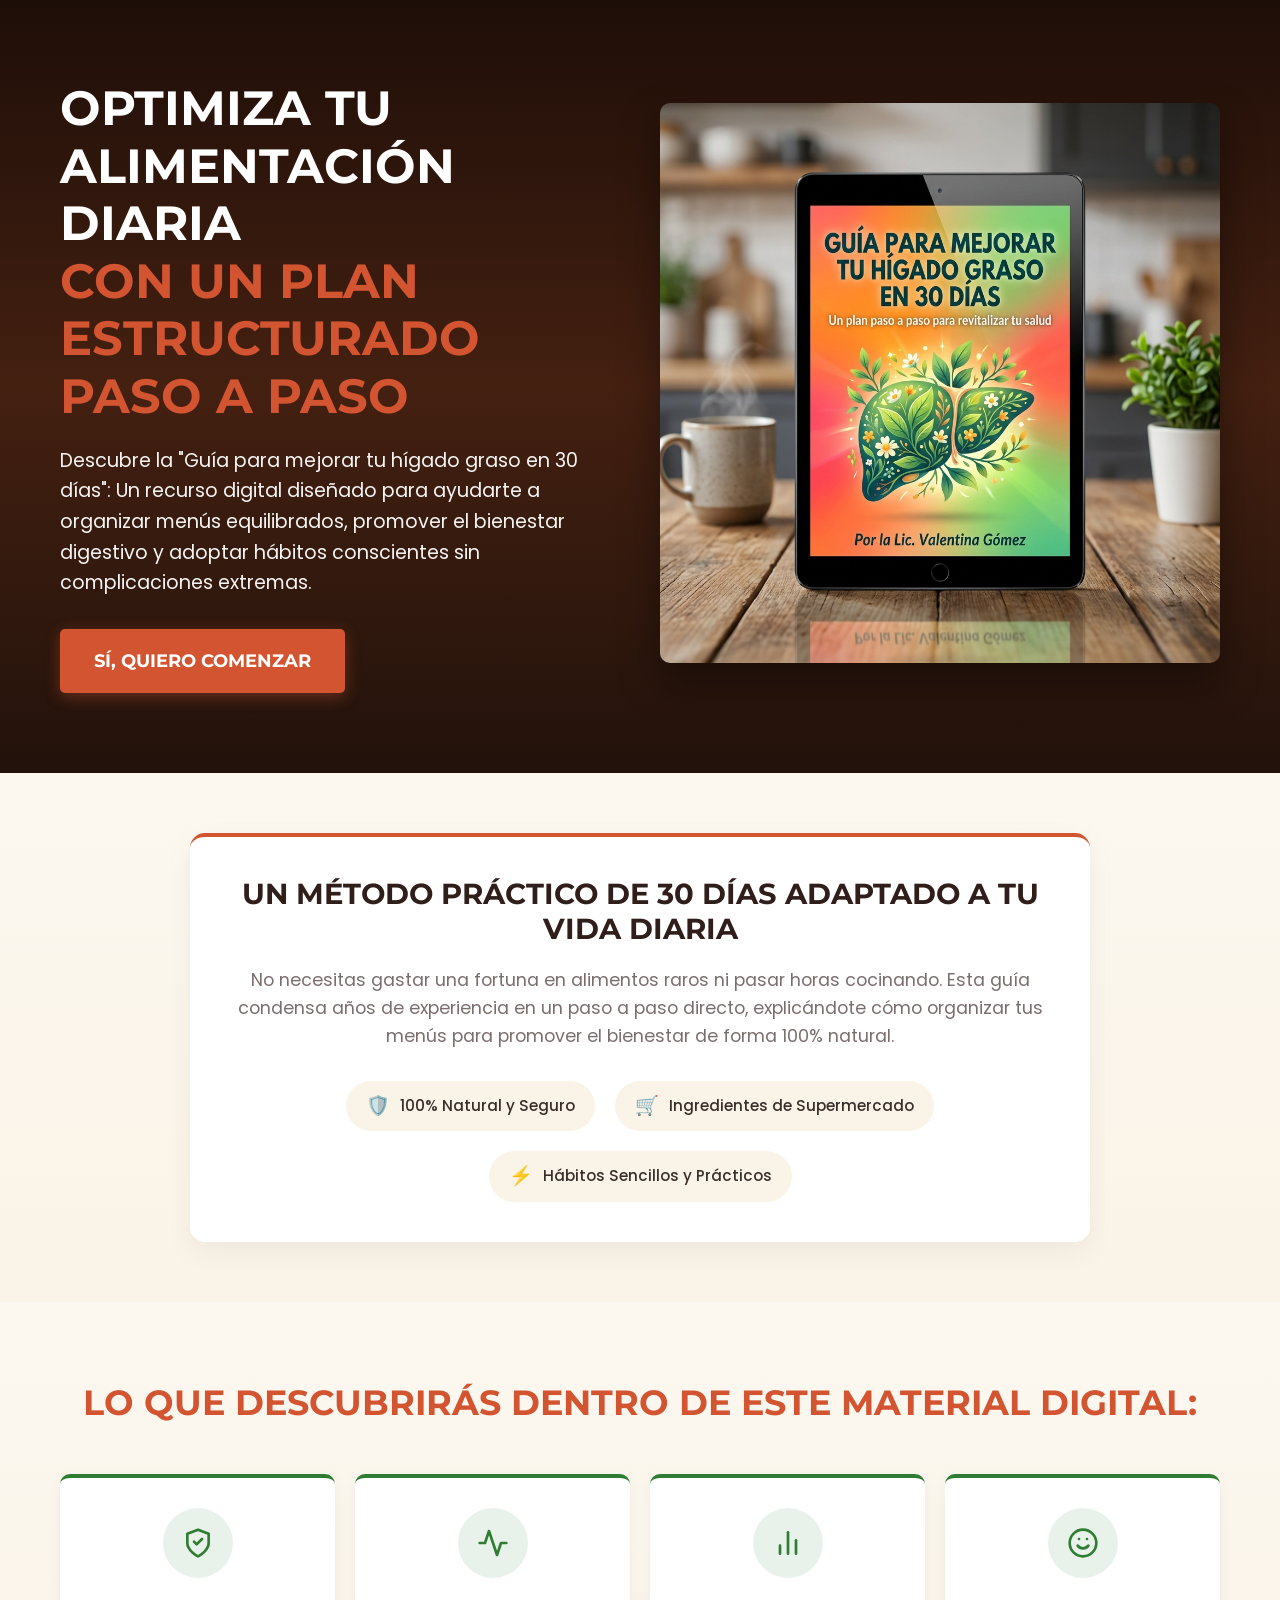
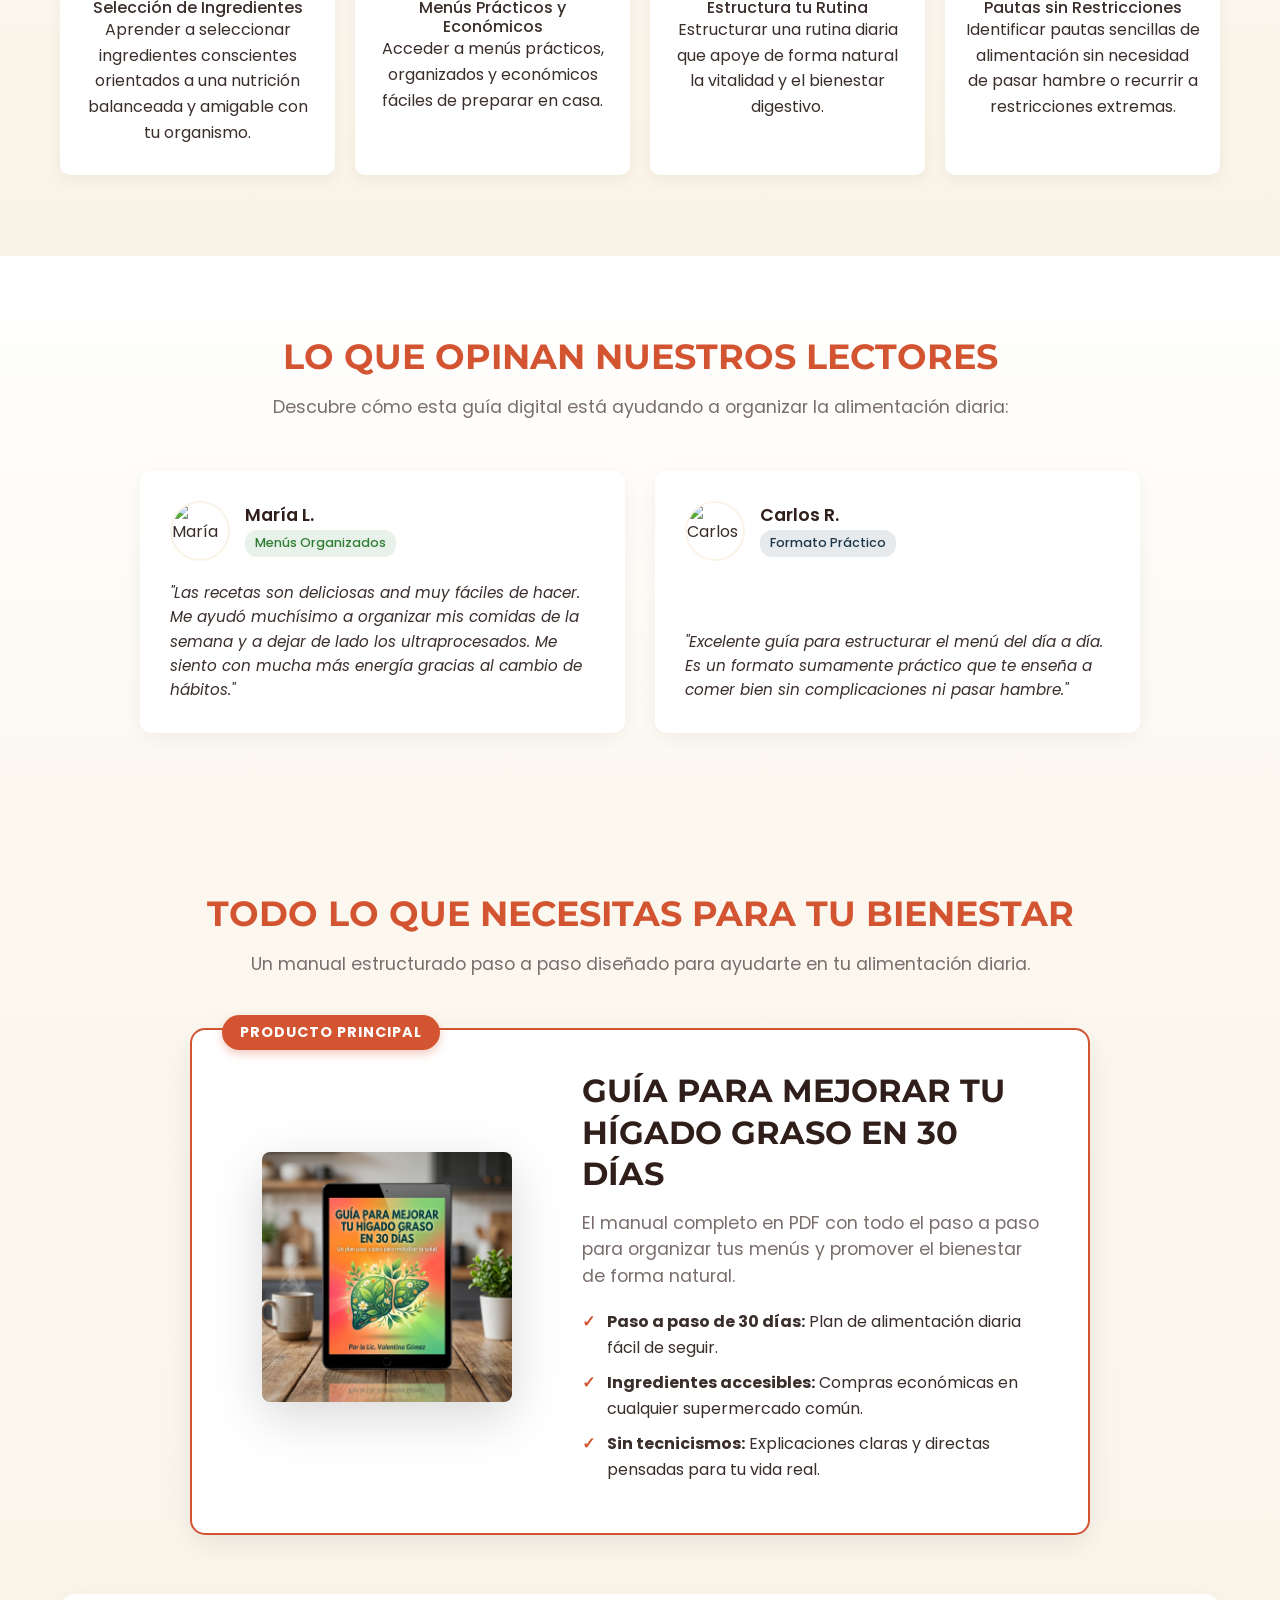
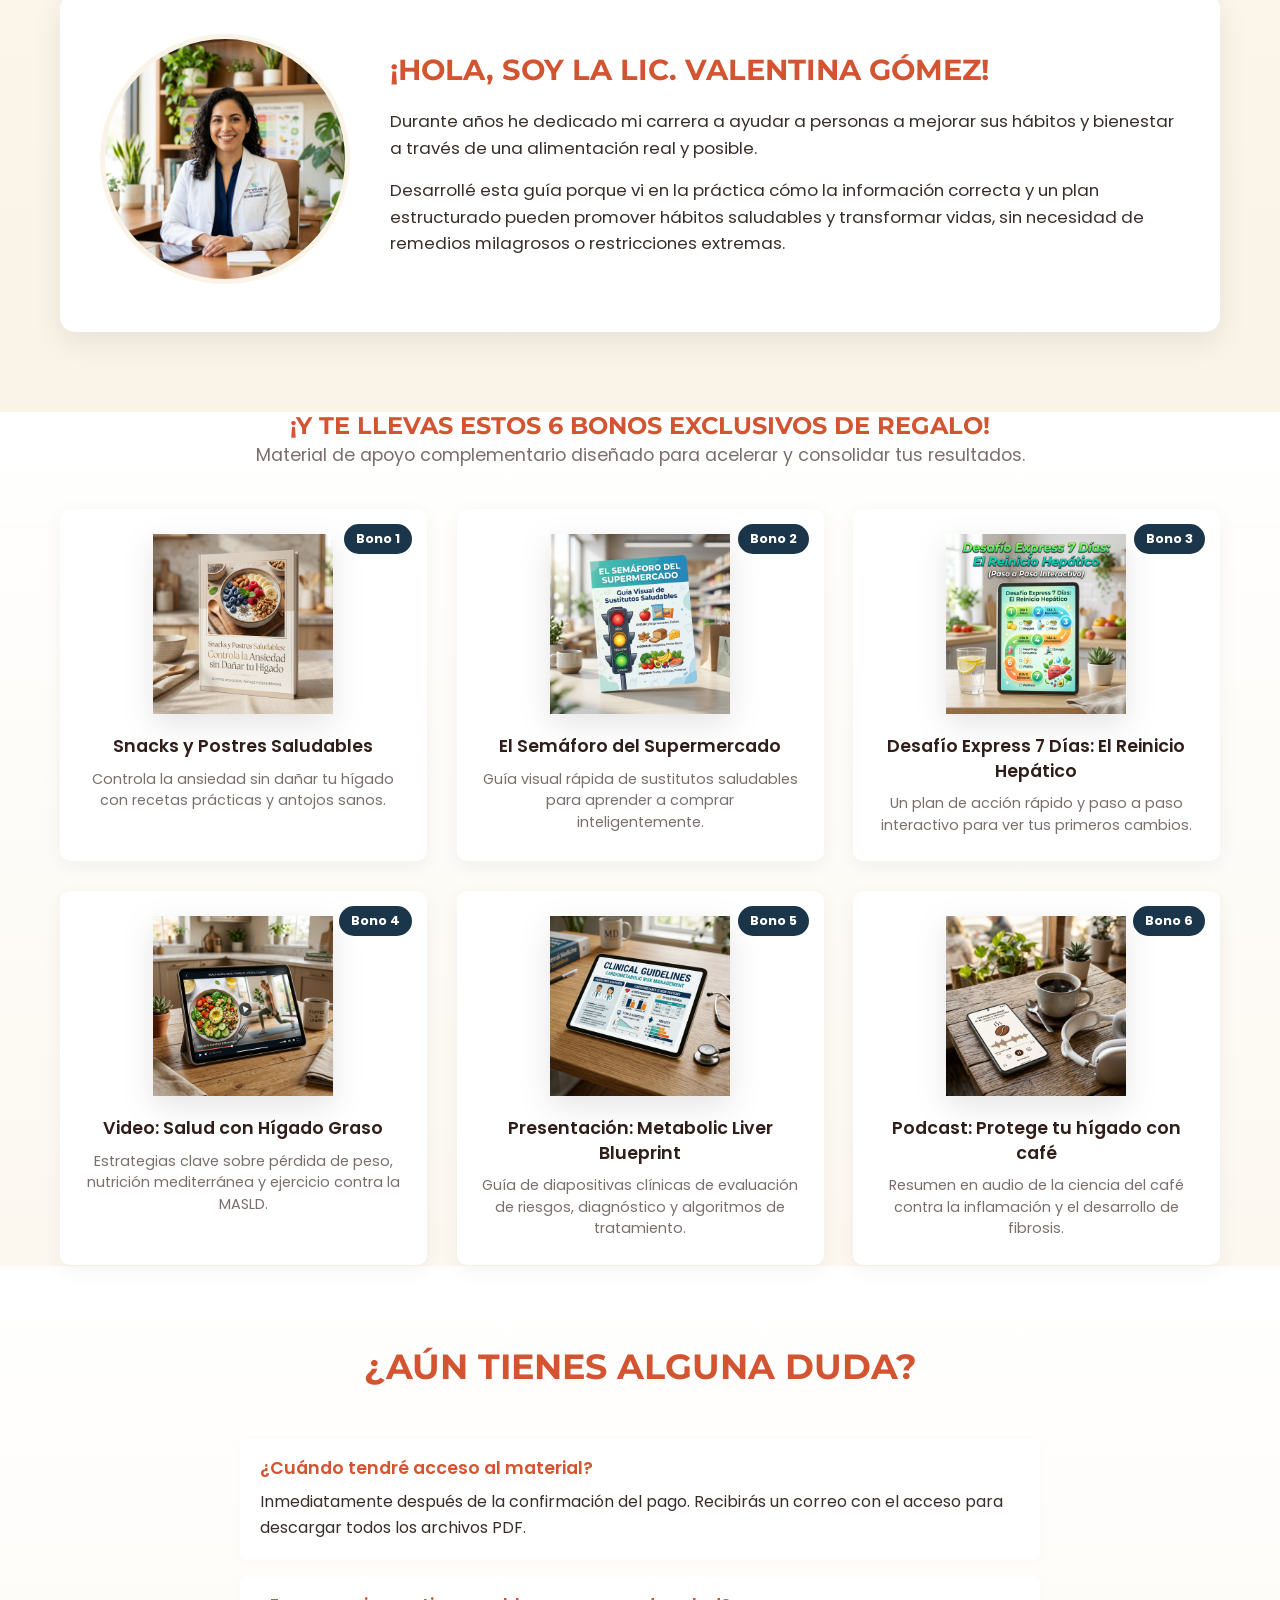
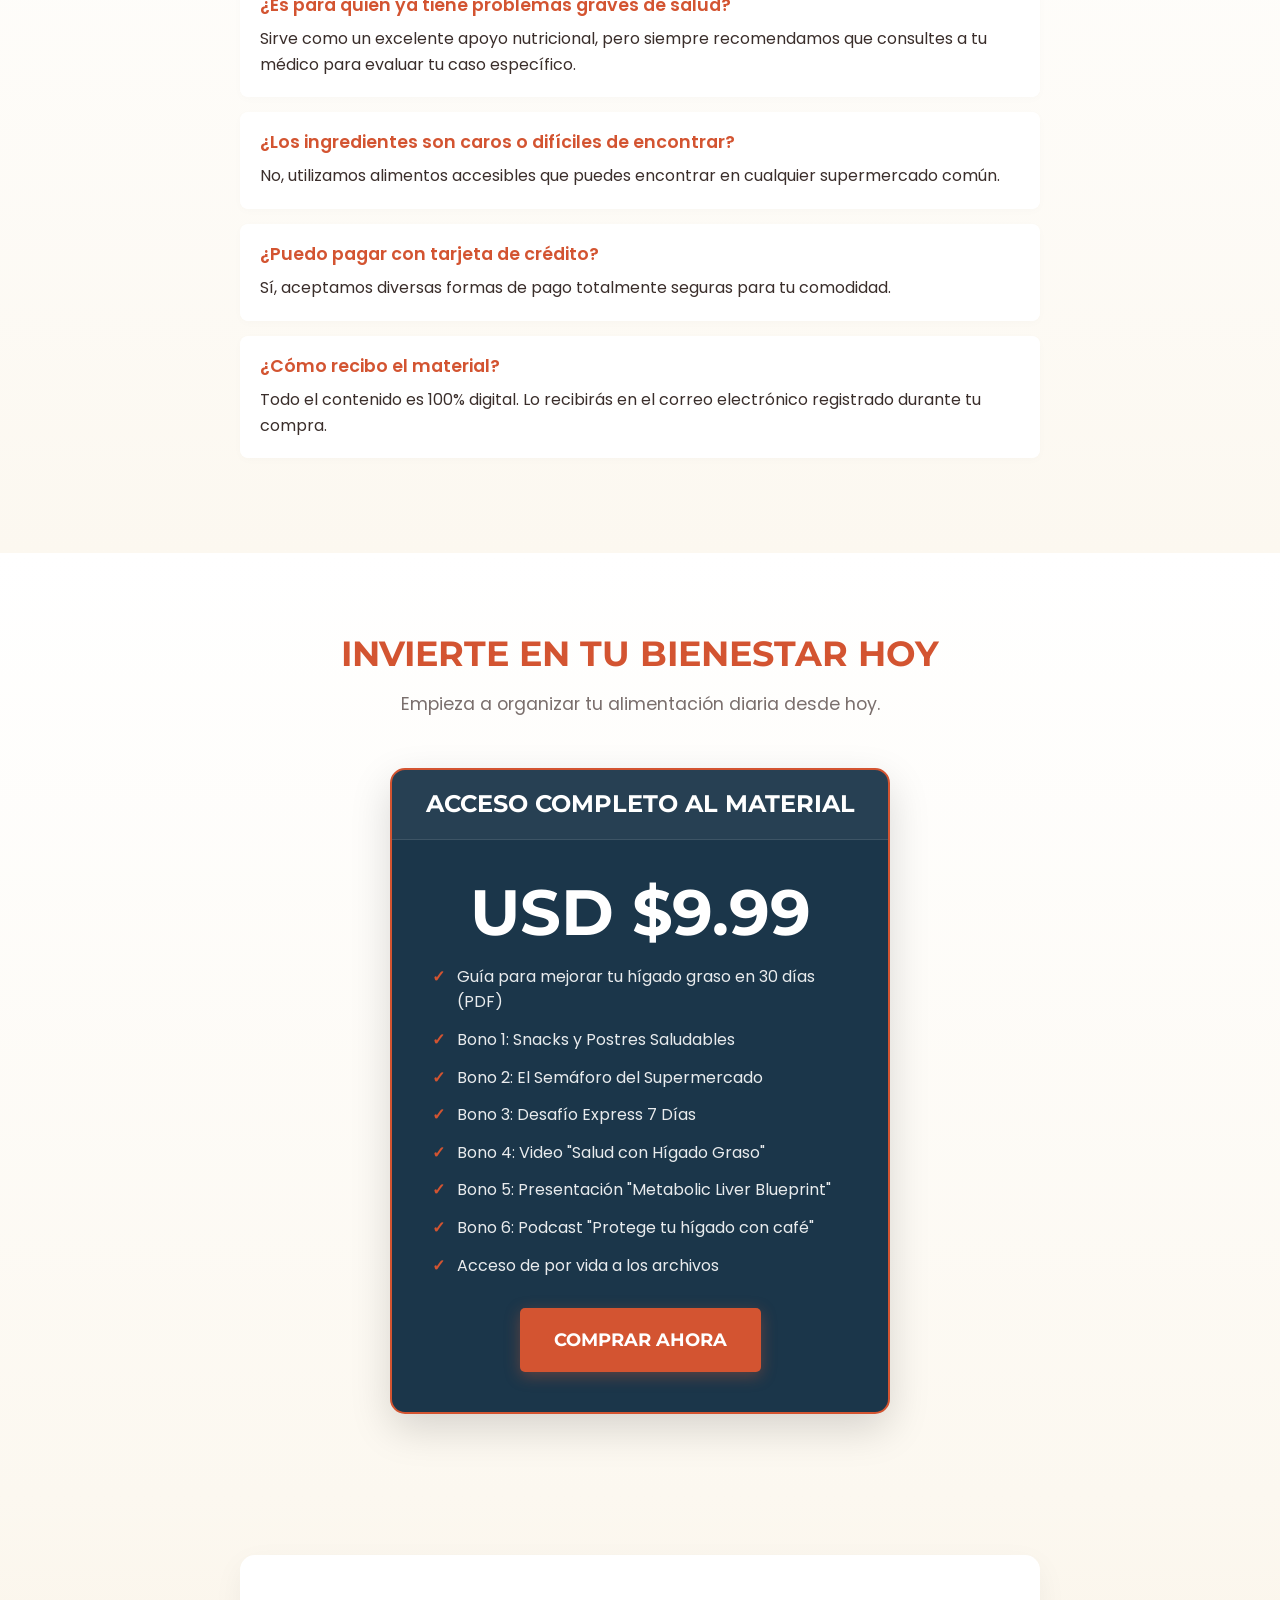
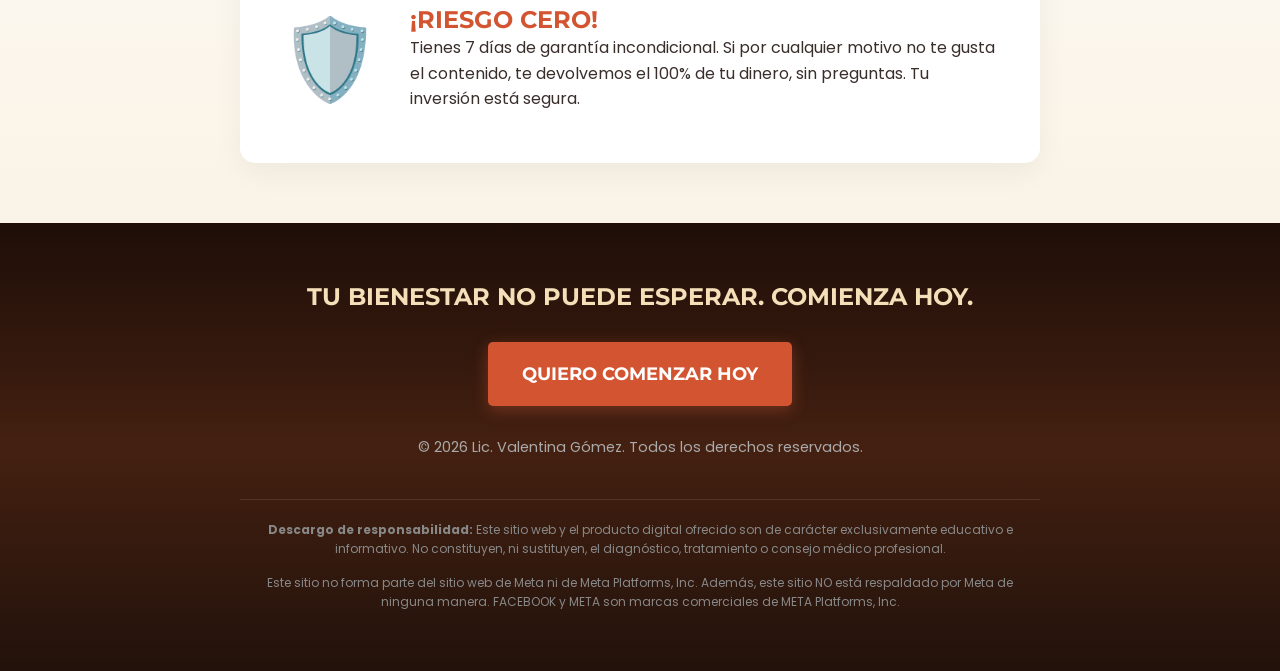
==== higado-graso/index.html @ 03e83608 "refactor: renombrar carpeta de Prueba a higado-graso" ====
<!DOCTYPE html>
<html lang="es">
<head>
  <script>document.documentElement.classList.add('js-enabled');</script>
  <meta charset="UTF-8">
  <meta name="viewport" content="width=device-width, initial-scale=1.0">
  <title>Guía para mejorar tu hígado graso en 30 días</title>
  <link rel="preconnect" href="https://fonts.googleapis.com">
  <link rel="preconnect" href="https://fonts.gstatic.com" crossorigin>
  <link href="https://fonts.googleapis.com/css2?family=Montserrat:wght@700&family=Poppins:wght@400;500;600&display=swap" rel="stylesheet">
  <link rel="stylesheet" href="styles.css">
</head>
<body>

  <!-- 1. HERO -->
  <section class="hero-section bg-dark-gradient">
    <div class="container hero-content">
      <div class="hero-text">
        <h1>Optimiza tu alimentación diaria <br><span class="text-accent">con un plan estructurado paso a paso</span></h1>
        <p class="hero-subtitle-lead">Descubre la "Guía para mejorar tu hígado graso en 30 días": Un recurso digital diseñado para ayudarte a organizar menús equilibrados, promover el bienestar digestivo y adoptar hábitos conscientes sin complicaciones extremas.</p>
        <a href="#checkout" class="btn-cta">Sí, quiero comenzar</a>
      </div>
      <div class="hero-image">
        <img src="assets/main_product_cover_colorful.png" alt="Guía para mejorar tu hígado graso en 30 días">
      </div>
    </div>
  </section>

  <!-- 2. SUBHERO -->
  <section class="subhero-section bg-beige">
    <div class="container text-center">
      <div class="subhero-card reveal">
        <h3>Un método práctico de 30 días adaptado a tu vida diaria</h3>
        <p>No necesitas gastar una fortuna en alimentos raros ni pasar horas cocinando. Esta guía condensa años de experiencia en un paso a paso directo, explicándote cómo organizar tus menús para promover el bienestar de forma 100% natural.</p>
        <div class="subhero-bullets">
          <div class="subhero-bullet-item">
            <span class="bullet-icon">🛡️</span>
            <span>100% Natural y Seguro</span>
          </div>
          <div class="subhero-bullet-item">
            <span class="bullet-icon">🛒</span>
            <span>Ingredientes de Supermercado</span>
          </div>
          <div class="subhero-bullet-item">
            <span class="bullet-icon">⚡</span>
            <span>Hábitos Sencillos y Prácticos</span>
          </div>
        </div>
      </div>
    </div>
  </section>

  <!-- 4. BENEFICIOS -->
  <section class="benefits-section bg-beige">
    <div class="container text-center">
      <div class="section-header reveal">
        <h2 class="text-primary">LO QUE DESCUBRIRÁS DENTRO DE ESTE MATERIAL DIGITAL:</h2>
      </div>
      <div class="icon-grid-4">
        <div class="icon-box benefit-box reveal reveal-delay-1">
          <div class="icon-svg-container benefit-icon">
            <svg class="svg-icon" viewBox="0 0 24 24" fill="none" stroke="currentColor" stroke-width="2" stroke-linecap="round" stroke-linejoin="round"><path d="M12 22s8-4 8-10V5l-8-3-8 3v7c0 6 8 10 8 10z"></path><polyline points="9 11 11 13 15 9"></polyline></svg>
          </div>
          <h4>Selección de Ingredientes</h4>
          <p>Aprender a seleccionar ingredientes conscientes orientados a una nutrición balanceada y amigable con tu organismo.</p>
        </div>
        <div class="icon-box benefit-box reveal reveal-delay-2">
          <div class="icon-svg-container benefit-icon">
            <svg class="svg-icon" viewBox="0 0 24 24" fill="none" stroke="currentColor" stroke-width="2" stroke-linecap="round" stroke-linejoin="round"><polyline points="22 12 18 12 15 21 9 3 6 12 2 12"></polyline></svg>
          </div>
          <h4>Menús Prácticos y Económicos</h4>
          <p>Acceder a menús prácticos, organizados y económicos fáciles de preparar en casa.</p>
        </div>
        <div class="icon-box benefit-box reveal reveal-delay-3">
          <div class="icon-svg-container benefit-icon">
            <svg class="svg-icon" viewBox="0 0 24 24" fill="none" stroke="currentColor" stroke-width="2" stroke-linecap="round" stroke-linejoin="round"><line x1="18" y1="20" x2="18" y2="10"></line><line x1="12" y1="20" x2="12" y2="4"></line><line x1="6" y1="20" x2="6" y2="14"></line></svg>
          </div>
          <h4>Estructura tu Rutina</h4>
          <p>Estructurar una rutina diaria que apoye de forma natural la vitalidad y el bienestar digestivo.</p>
        </div>
        <div class="icon-box benefit-box reveal reveal-delay-4">
          <div class="icon-svg-container benefit-icon">
            <svg class="svg-icon" viewBox="0 0 24 24" fill="none" stroke="currentColor" stroke-width="2" stroke-linecap="round" stroke-linejoin="round"><circle cx="12" cy="12" r="10"></circle><path d="M8 14s1.5 2 4 2 4-2 4-2"></path><line x1="9" y1="9" x2="9.01" y2="9"></line><line x1="15" y1="9" x2="15.01" y2="9"></line></svg>
          </div>
          <h4>Pautas sin Restricciones</h4>
          <p>Identificar pautas sencillas de alimentación sin necesidad de pasar hambre o recurrir a restricciones extremas.</p>
        </div>
      </div>
    </div>
  </section>

  <!-- 5. TESTIMONIOS 1 -->
  <section class="testimonials-section bg-white-beige">
    <div class="container text-center">
      <div class="section-header reveal">
        <h2 class="text-primary">LO QUE OPINAN NUESTROS LECTORES</h2>
        <p>Descubre cómo esta guía digital está ayudando a organizar la alimentación diaria:</p>
      </div>
      <div class="testimonials-grid-2">
        <div class="testimonial-card reveal reveal-delay-1">
          <div class="testimonial-header">
            <img src="https://randomuser.me/api/portraits/women/12.jpg" alt="María L." class="testimonial-avatar">
            <div>
              <h4>María L.</h4>
              <span class="testimonial-badge">Menús Organizados</span>
            </div>
          </div>
          <p class="testimonial-body">"Las recetas son deliciosas and muy fáciles de hacer. Me ayudó muchísimo a organizar mis comidas de la semana y a dejar de lado los ultraprocesados. Me siento con mucha más energía gracias al cambio de hábitos."</p>
        </div>
        <div class="testimonial-card reveal reveal-delay-2">
          <div class="testimonial-header">
            <img src="https://randomuser.me/api/portraits/men/34.jpg" alt="Carlos R." class="testimonial-avatar">
            <div>
              <h4>Carlos R.</h4>
              <span class="testimonial-badge">Formato Práctico</span>
            </div>
          </div>
          <p class="testimonial-body">"Excelente guía para estructurar el menú del día a día. Es un formato sumamente práctico que te enseña a comer bien sin complicaciones ni pasar hambre."</p>
        </div>
      </div>
    </div>
  </section>

  <!-- 6. PRESENTACIÓN DEL PRODUCTO -->
  <section class="products-section bg-beige">
    <div class="container">
      <div class="section-header text-center reveal">
        <h2 class="text-primary">TODO LO QUE NECESITAS PARA TU BIENESTAR</h2>
        <p>Un manual estructurado paso a paso diseñado para ayudarte en tu alimentación diaria.</p>
      </div>
      
      <div class="featured-product reveal">
        <div class="featured-product-badge">Producto Principal</div>
        <div class="featured-product-content">
          <div class="featured-product-image">
            <img src="assets/main_product_cover_colorful.png" alt="Guia para mejorar tu hígado graso">
          </div>
          <div class="featured-product-info">
            <h3>Guía para mejorar tu hígado graso en 30 días</h3>
            <p class="featured-subtitle">El manual completo en PDF con todo el paso a paso para organizar tus menús y promover el bienestar de forma natural.</p>
            <ul class="featured-features">
              <li><strong>Paso a paso de 30 días:</strong> Plan de alimentación diaria fácil de seguir.</li>
              <li><strong>Ingredientes accesibles:</strong> Compras económicas en cualquier supermercado común.</li>
              <li><strong>Sin tecnicismos:</strong> Explicaciones claras y directas pensadas para tu vida real.</li>
            </ul>
          </div>
        </div>
      </div>

      <!-- Autora -->
      <div class="author-card reveal">
        <div class="author-image">
          <img src="assets/valentina_gomez.png" alt="Lic. Valentina Gómez">
        </div>
        <div class="author-info">
          <h3>¡Hola, soy la Lic. Valentina Gómez!</h3>
          <p>Durante años he dedicado mi carrera a ayudar a personas a mejorar sus hábitos y bienestar a través de una alimentación real y posible.</p>
          <p>Desarrollé esta guía porque vi en la práctica cómo la información correcta y un plan estructurado pueden promover hábitos saludables y transformar vidas, sin necesidad de remedios milagrosos o restricciones extremas.</p>
        </div>
      </div>
    </div>
  </section>

  <!-- 7. BONOS -->
  <section class="bonuses-section bg-white-beige">
    <div class="container text-center">
      <div class="bonuses-heading reveal">
        <h2 class="text-primary">¡Y TE LLEVAS ESTOS 6 BONOS EXCLUSIVOS DE REGALO!</h2>
        <p>Material de apoyo complementario diseñado para acelerar y consolidar tus resultados.</p>
      </div>

      <div class="bonuses-grid">
        <div class="product-card reveal reveal-delay-1">
          <span class="product-badge">Bono 1</span>
          <img src="assets/bonus_1_snacks_1782372363169.png" alt="Snacks y Postres Saludables">
          <h4>Snacks y Postres Saludables</h4>
          <p>Controla la ansiedad sin dañar tu hígado con recetas prácticas y antojos sanos.</p>
        </div>
        <div class="product-card reveal reveal-delay-2">
          <span class="product-badge">Bono 2</span>
          <img src="assets/bonus_2_semaforo_1782372379610.png" alt="El Semáforo del Supermercado">
          <h4>El Semáforo del Supermercado</h4>
          <p>Guía visual rápida de sustitutos saludables para aprender a comprar inteligentemente.</p>
        </div>
        <div class="product-card reveal reveal-delay-3">
          <span class="product-badge">Bono 3</span>
          <img src="assets/bonus_3_desafio_1782372394843.png" alt="Desafío Express 7 Días">
          <h4>Desafío Express 7 Días: El Reinicio Hepático</h4>
          <p>Un plan de acción rápido y paso a paso interactivo para ver tus primeros cambios.</p>
        </div>
        <div class="product-card reveal reveal-delay-4">
          <span class="product-badge">Bono 4</span>
          <img src="assets/bonus_4_video.png" alt="Video Salud con Hígado Graso">
          <h4>Video: Salud con Hígado Graso</h4>
          <p>Estrategias clave sobre pérdida de peso, nutrición mediterránea y ejercicio contra la MASLD.</p>
        </div>
        <div class="product-card reveal reveal-delay-5">
          <span class="product-badge">Bono 5</span>
          <img src="assets/bonus_5_blueprint.png" alt="Metabolic Liver Blueprint">
          <h4>Presentación: Metabolic Liver Blueprint</h4>
          <p>Guía de diapositivas clínicas de evaluación de riesgos, diagnóstico y algoritmos de tratamiento.</p>
        </div>
        <div class="product-card reveal reveal-delay-6">
          <span class="product-badge">Bono 6</span>
          <img src="assets/bonus_6_podcast.png" alt="Podcast Protege tu hígado con café">
          <h4>Podcast: Protege tu hígado con café</h4>
          <p>Resumen en audio de la ciencia del café contra la inflamación y el desarrollo de fibrosis.</p>
        </div>
      </div>
    </div>
  </section>



  <!-- 9. FAQ -->
  <section class="faq-section bg-white-beige">
    <div class="container">
      <div class="section-header text-center reveal">
        <h2 class="text-primary">¿AÚN TIENES ALGUNA DUDA?</h2>
      </div>
      <div class="faq-container">
        <div class="faq-item reveal reveal-delay-1">
          <h4>¿Cuándo tendré acceso al material?</h4>
          <p>Inmediatamente después de la confirmación del pago. Recibirás un correo con el acceso para descargar todos los archivos PDF.</p>
        </div>
        <div class="faq-item reveal reveal-delay-2">
          <h4>¿Es para quien ya tiene problemas graves de salud?</h4>
          <p>Sirve como un excelente apoyo nutricional, pero siempre recomendamos que consultes a tu médico para evaluar tu caso específico.</p>
        </div>
        <div class="faq-item reveal reveal-delay-3">
          <h4>¿Los ingredientes son caros o difíciles de encontrar?</h4>
          <p>No, utilizamos alimentos accesibles que puedes encontrar en cualquier supermercado común.</p>
        </div>
        <div class="faq-item reveal reveal-delay-4">
          <h4>¿Puedo pagar con tarjeta de crédito?</h4>
          <p>Sí, aceptamos diversas formas de pago totalmente seguras para tu comodidad.</p>
        </div>
        <div class="faq-item reveal reveal-delay-5">
          <h4>¿Cómo recibo el material?</h4>
          <p>Todo el contenido es 100% digital. Lo recibirás en el correo electrónico registrado durante tu compra.</p>
        </div>
      </div>
    </div>
  </section>

  <!-- 10. CTA / PRICING -->
  <section id="checkout" class="pricing-section bg-white-beige">
    <div class="container">
      <div class="section-header text-center reveal">
        <h2 class="text-primary">INVIERTE EN TU BIENESTAR HOY</h2>
        <p>Empieza a organizar tu alimentación diaria desde hoy.</p>
      </div>
      <div class="pricing-card reveal">
        <div class="pricing-header">
          <h3>ACCESO COMPLETO AL MATERIAL</h3>
        </div>
        <div class="pricing-body">
          <div class="price">USD $9.99</div>
          <ul class="pricing-features">
            <li>Guía para mejorar tu hígado graso en 30 días (PDF)</li>
            <li>Bono 1: Snacks y Postres Saludables</li>
            <li>Bono 2: El Semáforo del Supermercado</li>
            <li>Bono 3: Desafío Express 7 Días</li>
            <li>Bono 4: Video "Salud con Hígado Graso"</li>
            <li>Bono 5: Presentación "Metabolic Liver Blueprint"</li>
            <li>Bono 6: Podcast "Protege tu hígado con café"</li>
            <li>Acceso de por vida a los archivos</li>
          </ul>
          <a href="#" class="btn-cta">Comprar Ahora</a>
        </div>
      </div>
    </div>
  </section>

  <!-- Guarantee Section -->
  <section class="guarantee-section bg-beige">
    <div class="container">
      <div class="guarantee-card reveal">
        <div class="guarantee-icon">🛡️</div>
        <div>
          <h2 class="text-primary">¡RIESGO CERO!</h2>
          <p>Tienes 7 días de garantía incondicional. Si por cualquier motivo no te gusta el contenido, te devolvemos el 100% de tu dinero, sin preguntas. Tu inversión está segura.</p>
        </div>
      </div>
    </div>
  </section>

  <!-- Footer -->
  <section class="bg-dark-gradient" style="padding: 60px 0; text-align: center;">
    <div class="container">
      <h2 style="color: #F4DFB8; margin-bottom: 30px;">TU BIENESTAR NO PUEDE ESPERAR. COMIENZA HOY.</h2>
      <a href="#checkout" class="btn-cta">Quiero comenzar hoy</a>
      <p style="margin-top: 30px; font-size: 0.9rem; color: #aaa;">&copy; 2026 Lic. Valentina Gómez. Todos los derechos reservados.</p>
      
      <div style="margin-top: 40px; font-size: 0.75rem; color: #888; line-height: 1.6; max-width: 800px; margin-left: auto; margin-right: auto; text-align: center; border-top: 1px solid rgba(255,255,255,0.1); padding-top: 20px;">
        <p style="margin-bottom: 15px;"><strong>Descargo de responsabilidad:</strong> Este sitio web y el producto digital ofrecido son de carácter exclusivamente educativo e informativo. No constituyen, ni sustituyen, el diagnóstico, tratamiento o consejo médico profesional.</p>
        <p>Este sitio no forma parte del sitio web de Meta ni de Meta Platforms, Inc. Además, este sitio NO está respaldado por Meta de ninguna manera. FACEBOOK y META son marcas comerciales de META Platforms, Inc.</p>
      </div>
    </div>
  </section>

  <script>
    document.addEventListener("DOMContentLoaded", function() {
      const revealElements = document.querySelectorAll('.reveal');
      
      const observer = new IntersectionObserver((entries) => {
        entries.forEach(entry => {
          if (entry.isIntersecting) {
            entry.target.classList.add('active');
            observer.unobserve(entry.target);
          }
        });
      }, {
        threshold: 0.15,
        rootMargin: "0px 0px -50px 0px"
      });
      
      revealElements.forEach(element => {
        observer.observe(element);
      });
    });
  </script>
</body>
</html>
---- higado-graso/styles.css ----
:root {
  --color-dark: #2F1E19;
  --color-primary: #D35431; /* Salmon/Orange CTA from image */
  --color-primary-hover: #B54120;
  --color-bg-light: #FAF3E7; /* Warm beige from image */
  --color-bg-lighter: #FCF8F0; /* Lighter white-beige from image */
  --color-bg-white: #FFFFFF;
  --color-text: #3A2E2B; /* Deep dark brown-gray from image */
  --color-text-light: #7A6F6D;
  --font-heading: 'Montserrat', sans-serif;
  --font-body: 'Poppins', sans-serif;
}

* {
  margin: 0;
  padding: 0;
  box-sizing: border-box;
}

body {
  font-family: var(--font-body);
  color: var(--color-text);
  background-color: var(--color-bg-light);
  line-height: 1.6;
}

h1, h2, h3, h4, h5, h6 {
  font-family: var(--font-heading);
  font-weight: 700;
  text-transform: uppercase;
  line-height: 1.2;
}

a {
  text-decoration: none;
}

/* Utils */
.container {
  max-width: 1200px;
  margin: 0 auto;
  padding: 0 20px;
}

.text-center {
  text-align: center;
}

.text-primary {
  color: var(--color-primary);
}

.btn-cta {
  display: inline-block;
  background-color: var(--color-primary);
  color: white;
  font-family: var(--font-heading);
  font-weight: 700;
  padding: 18px 34px;
  border-radius: 5px;
  text-transform: uppercase;
  font-size: 1.1rem;
  transition: all 0.3s ease;
  border: none;
  cursor: pointer;
  box-shadow: 0 4px 15px rgba(197, 86, 53, 0.4);
}

.btn-cta:hover {
  background-color: var(--color-primary-hover);
  transform: translateY(-2px);
}

/* Sections Backgrounds */
.bg-dark-gradient {
  background: linear-gradient(180deg, #1E0E08 0%, #442011 50%, #22120B 100%);
  color: white;
}

.bg-beige {
  background: linear-gradient(180deg, var(--color-bg-lighter) 0%, var(--color-bg-light) 100%);
}

.bg-white-beige {
  background: linear-gradient(180deg, #FFFFFF 0%, var(--color-bg-lighter) 100%);
}

.bg-blue {
  background: linear-gradient(135deg, #1B364A 0%, #2A4F6A 100%);
  color: white;
}

/* Header Section */
.hero-section {
  padding: 80px 0;
  position: relative;
}

.hero-content {
  display: flex;
  align-items: center;
  justify-content: space-between;
  gap: 40px;
}

.hero-text {
  flex: 1;
}

.hero-text h1 {
  font-size: 3rem;
  margin-bottom: 20px;
  color: #FFFFFF;
}

.hero-text h1 span {
  display: block;
  color: #FFFFFF;
}

.hero-text h1 .text-accent {
  color: var(--color-primary);
}

.hero-subtitle-lead {
  font-size: 1.2rem;
  color: rgba(255, 255, 255, 0.95);
  margin-bottom: 30px;
  line-height: 1.6;
}

.hero-text ul {
  list-style: none;
  margin-bottom: 30px;
}

.hero-text ul li {
  position: relative;
  padding-left: 30px;
  margin-bottom: 15px;
  font-size: 1.1rem;
  color: #fff;
}

.hero-text ul li::before {
  content: '✓';
  position: absolute;
  left: 0;
  color: var(--color-primary);
  font-weight: bold;
}

.hero-image {
  flex: 1;
  text-align: right;
}

.hero-image img {
  max-width: 100%;
  border-radius: 10px;
  box-shadow: 0 20px 40px rgba(0,0,0,0.4);
}

/* Section 2 - Problems */
.problems-section {
  padding: 60px 0;
}

.section-header {
  margin-bottom: 50px;
}

.section-header h2 {
  font-size: 2.2rem;
  margin-bottom: 15px;
}

.section-header p {
  font-size: 1.1rem;
  color: var(--color-text-light);
  max-width: 800px;
  margin: 0 auto;
}

.icon-grid-4 {
  display: grid;
  grid-template-columns: repeat(auto-fit, minmax(250px, 1fr));
  gap: 20px;
}

.icon-box {
  background: white;
  padding: 30px 20px;
  border-radius: 10px;
  text-align: center;
  box-shadow: 0 5px 15px rgba(0,0,0,0.05);
  transition: transform 0.3s;
}

.icon-box:hover {
  transform: translateY(-5px);
}

.icon-box .icon {
  font-size: 2.5rem;
  margin-bottom: 15px;
  color: var(--color-primary);
}

.icon-box h4 {
  font-size: 1rem;
  font-family: var(--font-body);
  text-transform: none;
  font-weight: 500;
}

/* Section 3 - Solutions */
.solutions-section {
  padding: 60px 0;
}

.solutions-section .btn-container {
  margin-top: 40px;
}

/* Section 4 - Author */
.author-section {
  padding: 80px 0;
}

.author-card {
  background: white;
  border-radius: 15px;
  padding: 40px;
  display: flex;
  align-items: center;
  gap: 40px;
  box-shadow: 0 10px 30px rgba(0,0,0,0.08);
}

.author-image img {
  width: 250px;
  height: 250px;
  border-radius: 50%;
  object-fit: cover;
  border: 5px solid var(--color-bg-light);
}

.author-info h3 {
  color: var(--color-primary);
  margin-bottom: 20px;
  font-size: 1.8rem;
}

.author-info p {
  margin-bottom: 15px;
  font-size: 1.05rem;
}

/* Section 5 - Products/Bonuses */
.products-section {
  padding: 80px 0;
}

/* Featured Product styling */
.featured-product {
  background: white;
  border-radius: 15px;
  padding: 40px;
  box-shadow: 0 10px 30px rgba(0,0,0,0.08);
  position: relative;
  max-width: 900px;
  margin: 0 auto 60px auto;
  text-align: left;
  border: 2px solid var(--color-primary);
}

.featured-product-badge {
  position: absolute;
  top: -15px;
  left: 30px;
  background: var(--color-primary);
  color: white;
  padding: 6px 18px;
  border-radius: 20px;
  font-size: 0.9rem;
  font-weight: bold;
  text-transform: uppercase;
  letter-spacing: 1px;
  box-shadow: 0 4px 10px rgba(211, 84, 49, 0.3);
}

.featured-product-content {
  display: flex;
  align-items: center;
  gap: 40px;
}

.featured-product-image {
  flex: 1;
  text-align: center;
}

.featured-product-image img {
  max-width: 250px;
  width: 100%;
  border-radius: 8px;
  filter: drop-shadow(0 15px 25px rgba(0,0,0,0.15));
}

.featured-product-info {
  flex: 1.5;
}

.featured-product-info h3 {
  font-size: 2rem;
  color: var(--color-dark);
  margin-bottom: 15px;
  line-height: 1.3;
}

.featured-subtitle {
  font-size: 1.1rem;
  color: var(--color-text-light);
  margin-bottom: 20px;
  line-height: 1.5;
}

.featured-features {
  list-style: none;
}

.featured-features li {
  position: relative;
  padding-left: 25px;
  margin-bottom: 10px;
  font-size: 1rem;
  color: var(--color-text);
}

.featured-features li::before {
  content: '✓';
  position: absolute;
  left: 0;
  color: var(--color-primary);
  font-weight: bold;
}

/* Bonuses Grid styling */
.bonuses-heading {
  margin-bottom: 40px;
}

.bonuses-heading h3 {
  font-size: 1.8rem;
  margin-bottom: 10px;
}

.bonuses-heading p {
  font-size: 1.1rem;
  color: var(--color-text-light);
}

.bonuses-grid {
  display: grid;
  grid-template-columns: repeat(auto-fit, minmax(300px, 1fr));
  gap: 30px;
}

.product-card {
  background: white;
  border-radius: 10px;
  padding: 25px;
  text-align: center;
  box-shadow: 0 5px 20px rgba(0,0,0,0.05);
  position: relative;
  display: flex;
  flex-direction: column;
  align-items: center;
  transition: transform 0.3s ease, box-shadow 0.3s ease;
}

.product-card:hover {
  transform: translateY(-5px);
  box-shadow: 0 10px 25px rgba(0,0,0,0.08);
}

.product-badge {
  position: absolute;
  top: 15px;
  right: 15px;
  background: #1B364A; /* Contrast color for bonuses */
  color: white;
  padding: 5px 12px;
  border-radius: 20px;
  font-size: 0.8rem;
  font-weight: bold;
}

.product-card img {
  max-width: 180px;
  height: 180px;
  object-fit: contain;
  margin-bottom: 20px;
  filter: drop-shadow(0 10px 15px rgba(0,0,0,0.1));
}

.product-card h4 {
  font-size: 1.1rem;
  margin-bottom: 10px;
  color: var(--color-dark);
  text-transform: none;
  font-family: var(--font-body);
  font-weight: 600;
  line-height: 1.4;
}

.product-card p {
  font-size: 0.9rem;
  color: var(--color-text-light);
  line-height: 1.5;
}

/* Subhero Section */
.subhero-section {
  padding: 60px 0;
}

.subhero-card {
  background: white;
  border-radius: 15px;
  padding: 40px;
  max-width: 900px;
  margin: 0 auto;
  box-shadow: 0 10px 30px rgba(0,0,0,0.05);
  border-top: 4px solid var(--color-primary);
}

.subhero-card h3 {
  font-size: 1.8rem;
  color: var(--color-dark);
  margin-bottom: 20px;
}

.subhero-card p {
  font-size: 1.1rem;
  color: var(--color-text-light);
  line-height: 1.6;
  margin-bottom: 30px;
}

.subhero-bullets {
  display: flex;
  justify-content: center;
  gap: 20px;
  flex-wrap: wrap;
}

.subhero-bullet-item {
  display: flex;
  align-items: center;
  gap: 10px;
  background: var(--color-bg-light);
  padding: 10px 20px;
  border-radius: 30px;
  font-weight: 500;
  color: var(--color-text);
  font-size: 0.95rem;
}

.bullet-icon {
  font-size: 1.2rem;
}

/* SVG Icon & Box Styles */
.icon-svg-container {
  width: 70px;
  height: 70px;
  background: rgba(211, 84, 49, 0.1);
  color: var(--color-primary);
  border-radius: 50%;
  display: flex;
  align-items: center;
  justify-content: center;
  margin: 0 auto 20px auto;
  transition: transform 0.3s ease;
}

.icon-box:hover .icon-svg-container {
  transform: scale(1.1);
}

.svg-icon {
  width: 32px;
  height: 32px;
}

.problem-box {
  border-top: 4px solid var(--color-primary);
}

/* Benefits Section */
.benefits-section {
  padding: 80px 0;
}

.benefit-icon {
  background: rgba(46, 125, 50, 0.1);
  color: #2E7D32;
}

.benefit-box {
  border-top: 4px solid #2E7D32;
}

/* Testimonials Grid */
.testimonials-section {
  padding: 80px 0;
}

.testimonials-grid-2 {
  display: grid;
  grid-template-columns: repeat(auto-fit, minmax(450px, 1fr));
  gap: 30px;
  max-width: 1000px;
  margin: 0 auto;
}

.testimonial-card {
  background: white;
  border-radius: 12px;
  padding: 30px;
  box-shadow: 0 5px 20px rgba(0,0,0,0.05);
  text-align: left;
  display: flex;
  flex-direction: column;
  justify-content: space-between;
  transition: transform 0.3s ease;
}

.testimonial-card:hover {
  transform: translateY(-3px);
}

.testimonial-header {
  display: flex;
  align-items: center;
  gap: 15px;
  margin-bottom: 20px;
}

.testimonial-avatar {
  width: 60px;
  height: 60px;
  border-radius: 50%;
  object-fit: cover;
  border: 2px solid var(--color-bg-light);
}

.testimonial-header h4 {
  font-size: 1.1rem;
  color: var(--color-dark);
  text-transform: none;
  font-family: var(--font-body);
  font-weight: 600;
}

.testimonial-badge {
  display: inline-block;
  background: rgba(46, 125, 50, 0.1);
  color: #2E7D32;
  padding: 3px 10px;
  border-radius: 12px;
  font-size: 0.8rem;
  font-weight: 500;
  margin-top: 4px;
}

.testimonial-card:nth-child(even) .testimonial-badge {
  background: rgba(27, 54, 74, 0.1);
  color: #1B364A;
}

.testimonial-body {
  font-size: 0.95rem;
  color: var(--color-text);
  font-style: italic;
  line-height: 1.6;
}

/* Section 8 - Pricing */
.pricing-section {
  padding: 80px 0;
}

.pricing-card {
  background: #1B364A;
  color: white;
  max-width: 500px;
  margin: 0 auto;
  border-radius: 15px;
  overflow: hidden;
  box-shadow: 0 15px 40px rgba(0,0,0,0.15);
  border: 2px solid var(--color-primary);
}

.pricing-header {
  background: rgba(255, 255, 255, 0.05);
  color: white;
  padding: 20px;
  text-align: center;
  border-bottom: 1px solid rgba(255, 255, 255, 0.1);
}

.pricing-header h3 {
  font-size: 1.5rem;
}

.pricing-body {
  padding: 40px;
  text-align: center;
}

.price {
  font-size: 4rem;
  font-weight: 700;
  color: #FFFFFF;
  font-family: var(--font-heading);
  line-height: 1;
  margin-bottom: 20px;
}

.pricing-features {
  list-style: none;
  text-align: left;
  margin-bottom: 30px;
}

.pricing-features li {
  padding-left: 25px;
  position: relative;
  margin-bottom: 12px;
  color: rgba(255, 255, 255, 0.9);
}

.pricing-features li::before {
  content: '✓';
  position: absolute;
  left: 0;
  color: var(--color-primary);
  font-weight: bold;
}

/* Section 9 - Guarantee */
.guarantee-section {
  padding: 60px 0;
}

.guarantee-card {
  background: white;
  border-radius: 15px;
  padding: 40px;
  display: flex;
  align-items: center;
  gap: 30px;
  max-width: 800px;
  margin: 0 auto;
  box-shadow: 0 10px 30px rgba(0,0,0,0.05);
}

.guarantee-icon {
  font-size: 5rem;
}

/* Section 10 - FAQ */
.faq-section {
  padding: 80px 0;
}

.faq-container {
  max-width: 800px;
  margin: 0 auto;
}

.faq-item {
  background: white;
  margin-bottom: 15px;
  border-radius: 8px;
  padding: 20px;
  box-shadow: 0 2px 10px rgba(0,0,0,0.02);
}

.faq-item h4 {
  font-size: 1.1rem;
  margin-bottom: 10px;
  color: var(--color-primary);
  text-transform: none;
  font-family: var(--font-body);
  font-weight: 600;
}

/* Responsive Design */
@media (max-width: 992px) {
  .hero-content, .author-card {
    flex-direction: column;
    text-align: center;
  }
  
  .hero-image {
    text-align: center;
  }
  
  .hero-text ul li {
    text-align: left;
    display: inline-block;
  }
  
  .stats-grid {
    flex-wrap: wrap;
    gap: 30px;
  }
}

@media (max-width: 768px) {
  .hero-text h1 {
    font-size: 2.2rem;
  }
  
  .section-header h2 {
    font-size: 1.8rem;
  }
  
  .guarantee-card {
    flex-direction: column;
    text-align: center;
  }
  
  .featured-product-content {
    flex-direction: column;
    text-align: center;
  }
  
  .featured-product-info h3 {
    font-size: 1.6rem;
  }
  
  .featured-features li {
    text-align: left;
  }
  
  .testimonials-grid-2 {
    grid-template-columns: 1fr;
  }
  
  .subhero-bullets {
    flex-direction: column;
    align-items: stretch;
  }
}

/* ==========================================
   SCROLL REVEAL ANIMATIONS
   ========================================== */
/* Only hide and animate if JavaScript is enabled */
.js-enabled .reveal {
  opacity: 0;
  transform: translateY(30px);
  transition: opacity 0.8s cubic-bezier(0.16, 1, 0.3, 1), transform 0.8s cubic-bezier(0.16, 1, 0.3, 1);
  will-change: transform, opacity;
}

.js-enabled .reveal.active {
  opacity: 1;
  transform: translateY(0);
}

/* Staggered transition delays for grids */
.js-enabled .reveal-delay-1 { transition-delay: 0.1s; }
.js-enabled .reveal-delay-2 { transition-delay: 0.2s; }
.js-enabled .reveal-delay-3 { transition-delay: 0.3s; }
.js-enabled .reveal-delay-4 { transition-delay: 0.4s; }
.js-enabled .reveal-delay-5 { transition-delay: 0.5s; }
.js-enabled .reveal-delay-6 { transition-delay: 0.6s; }
.js-enabled .reveal-delay-7 { transition-delay: 0.7s; }
.js-enabled .reveal-delay-8 { transition-delay: 0.8s; }

@media (prefers-reduced-motion: reduce) {
  .js-enabled .reveal {
    opacity: 1 !important;
    transform: none !important;
    transition: none !important;
  }
}
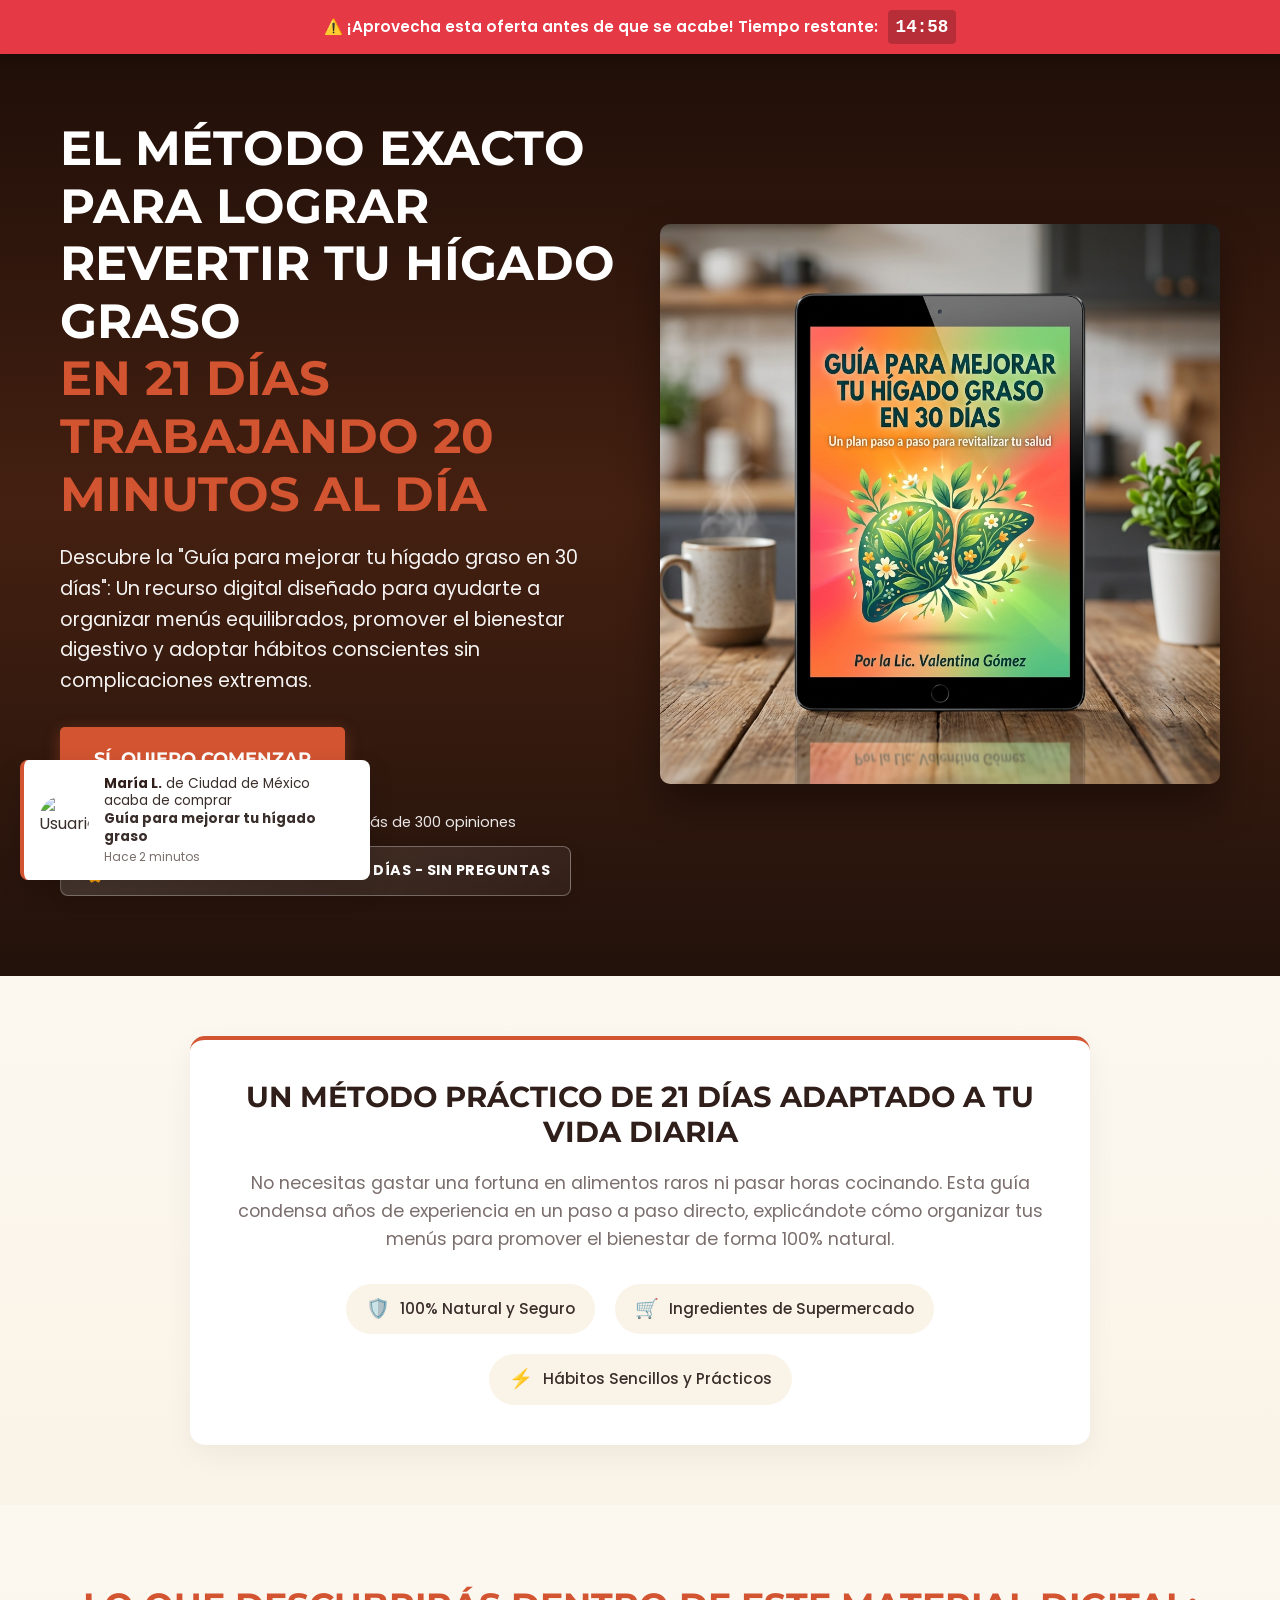
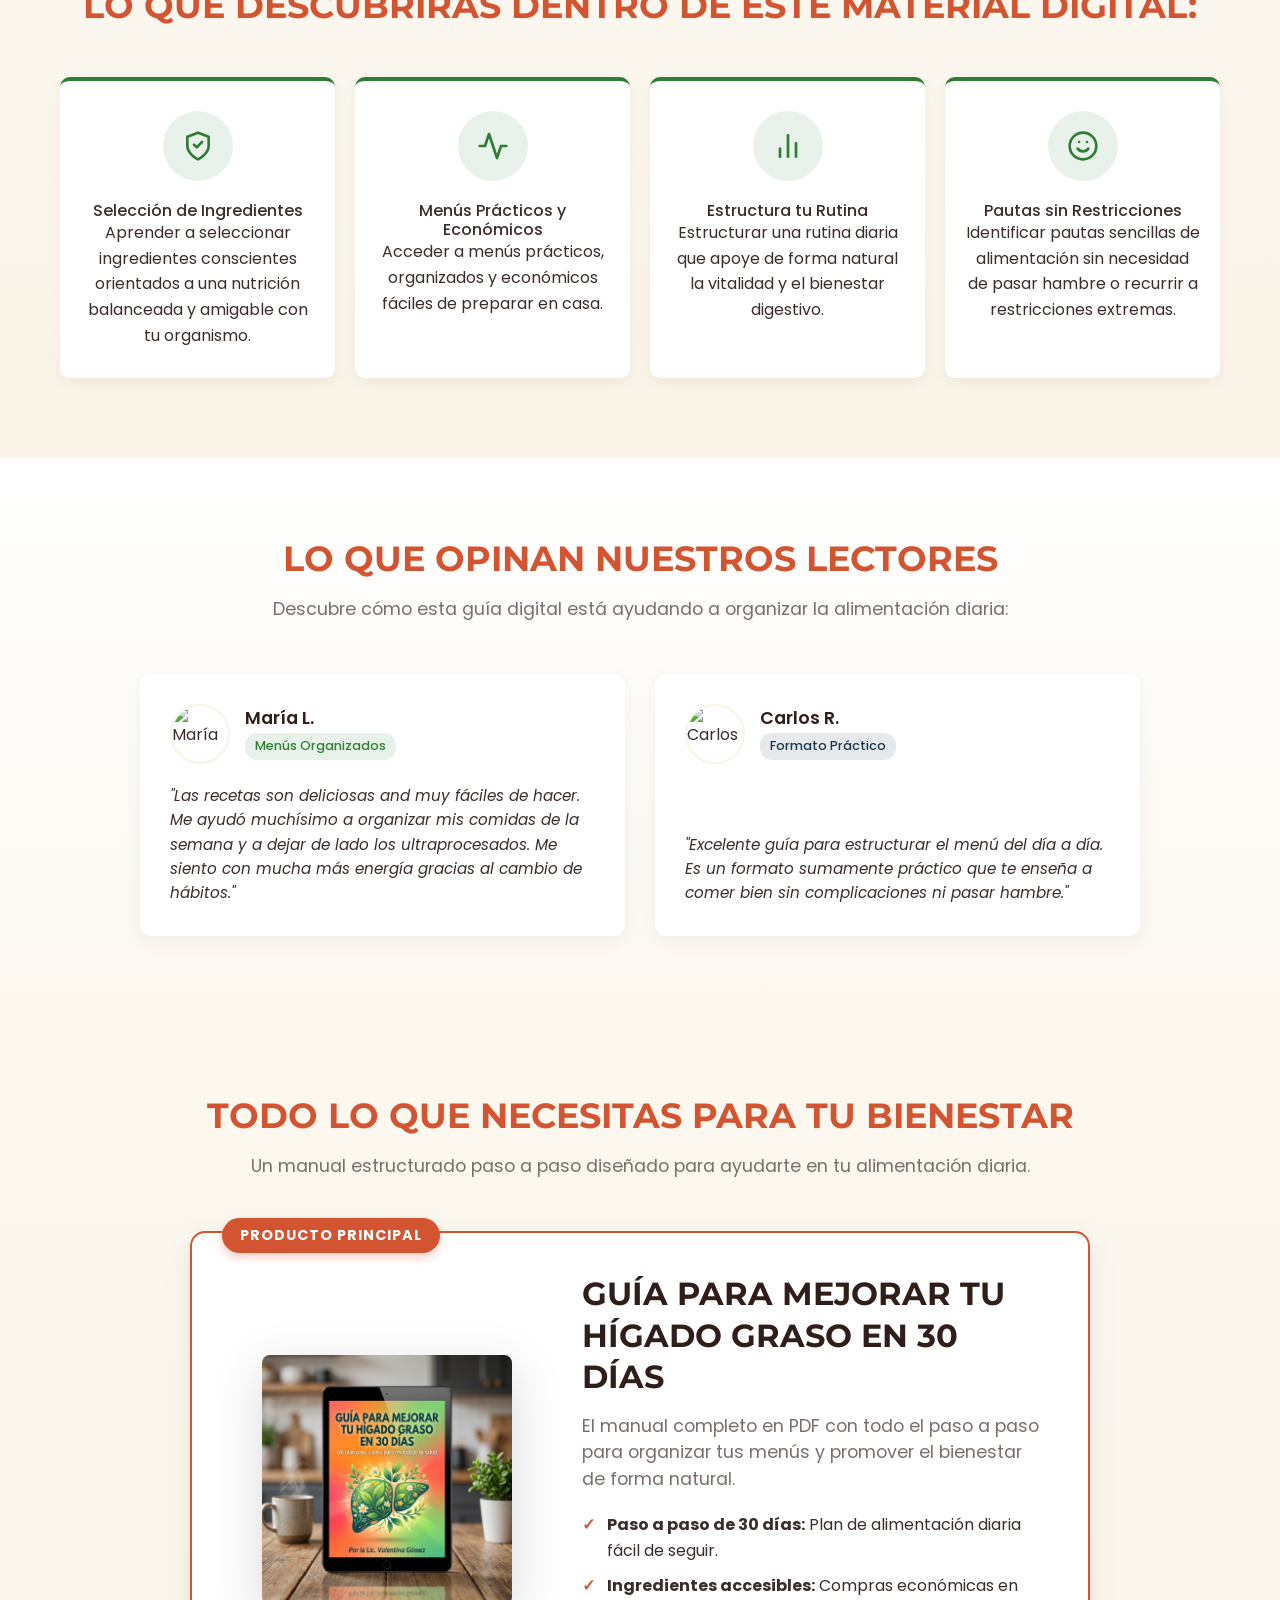
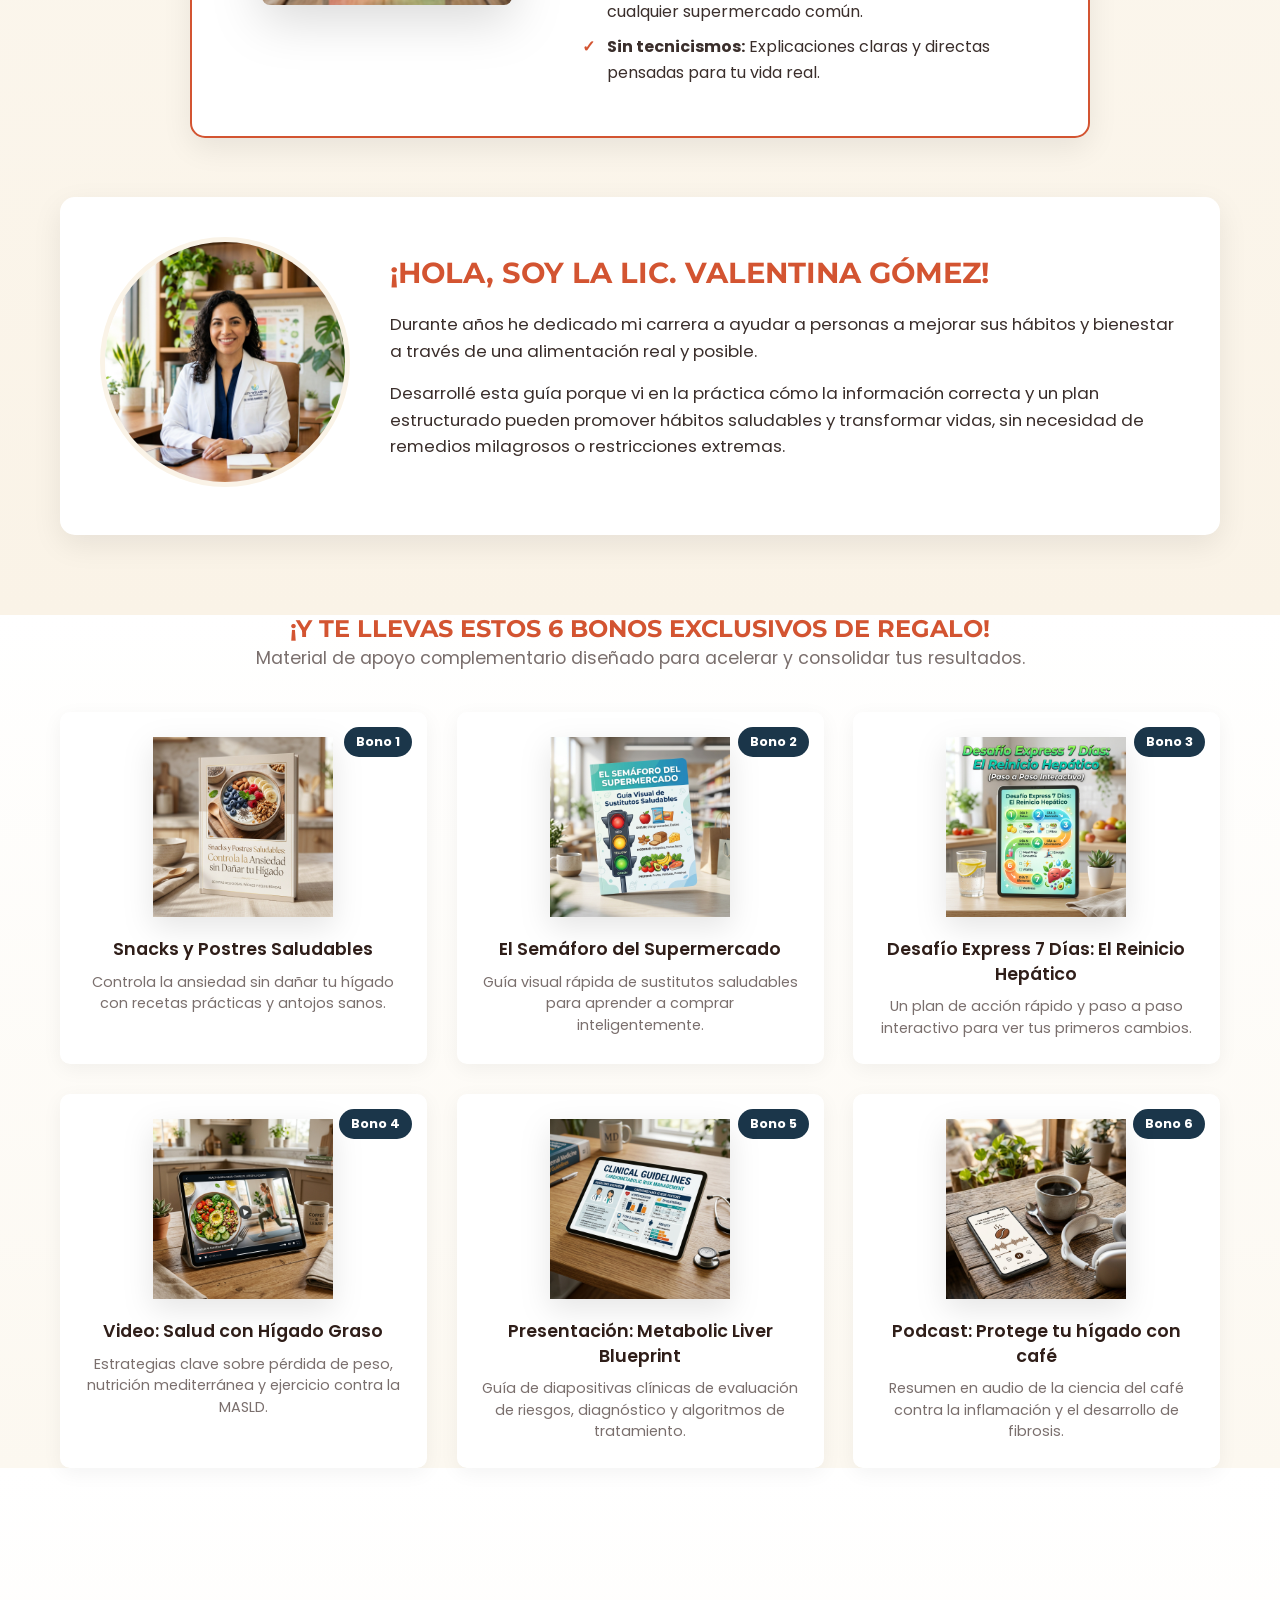
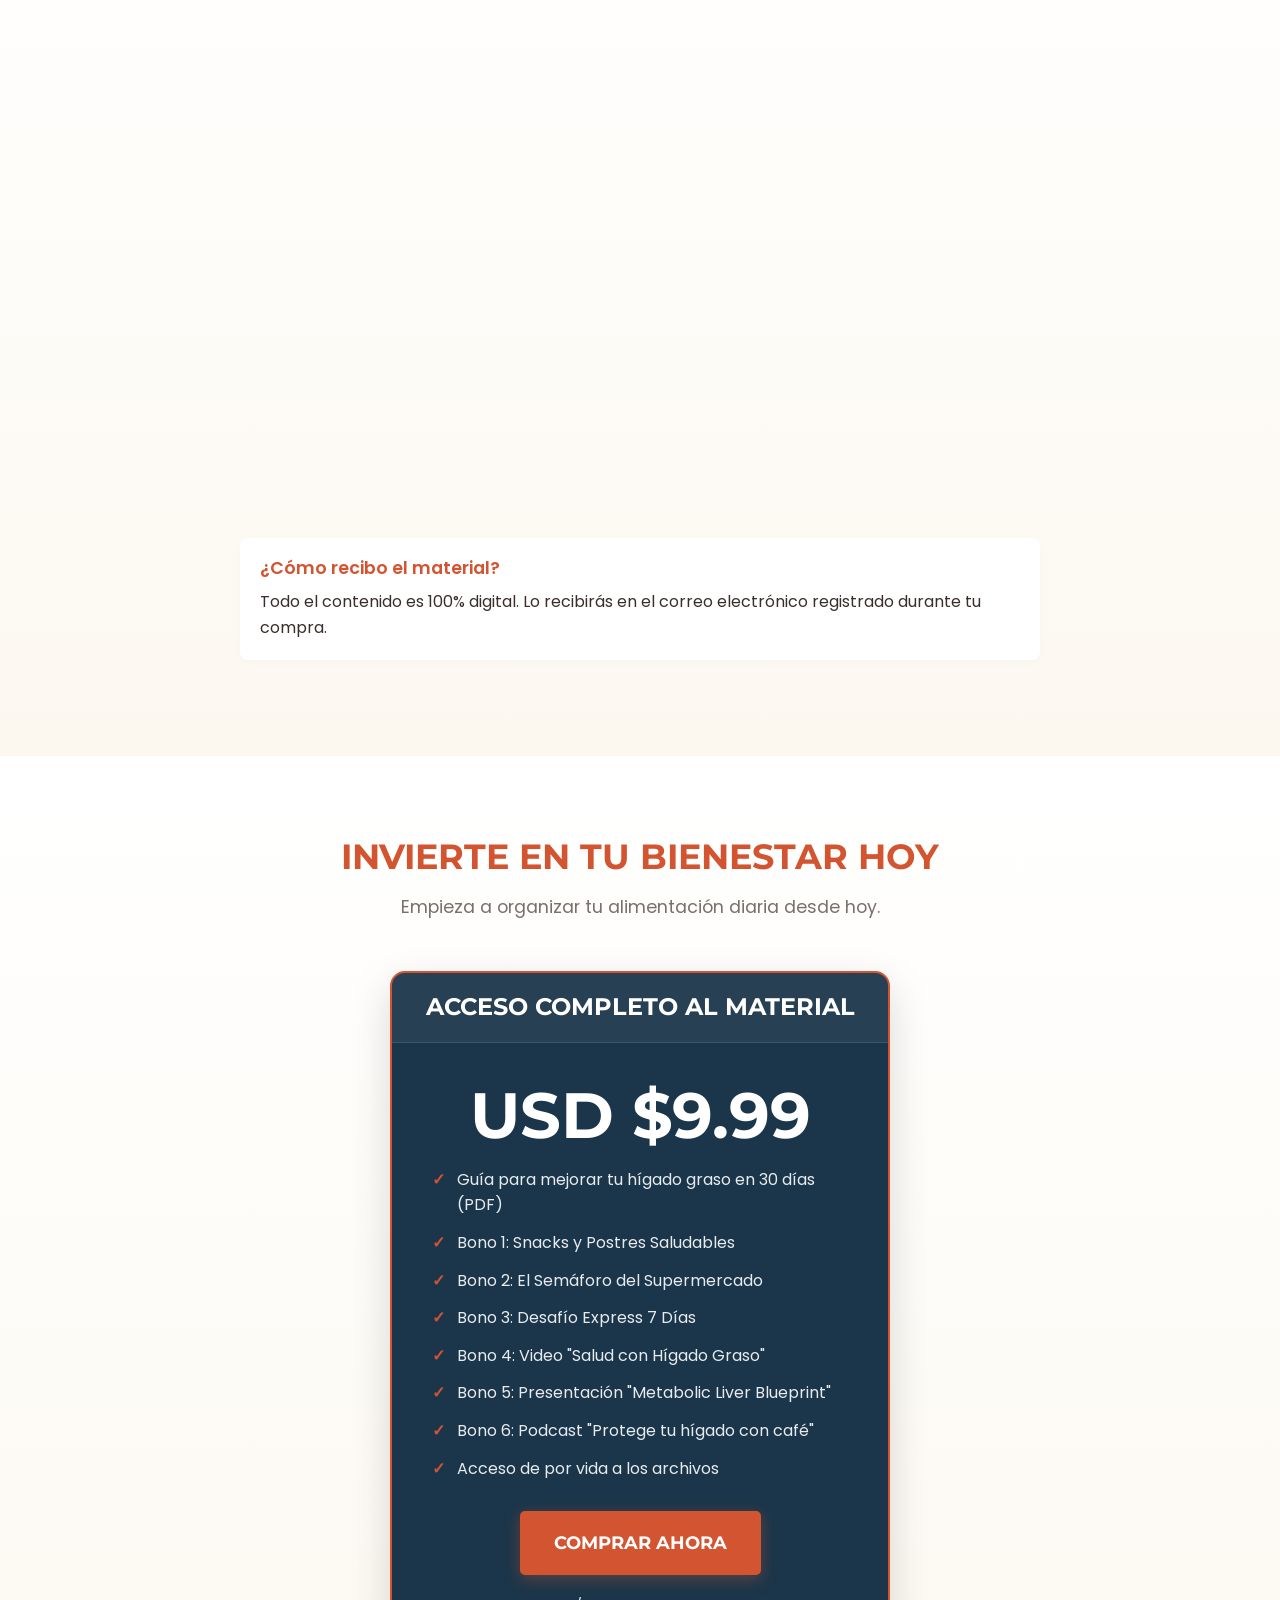
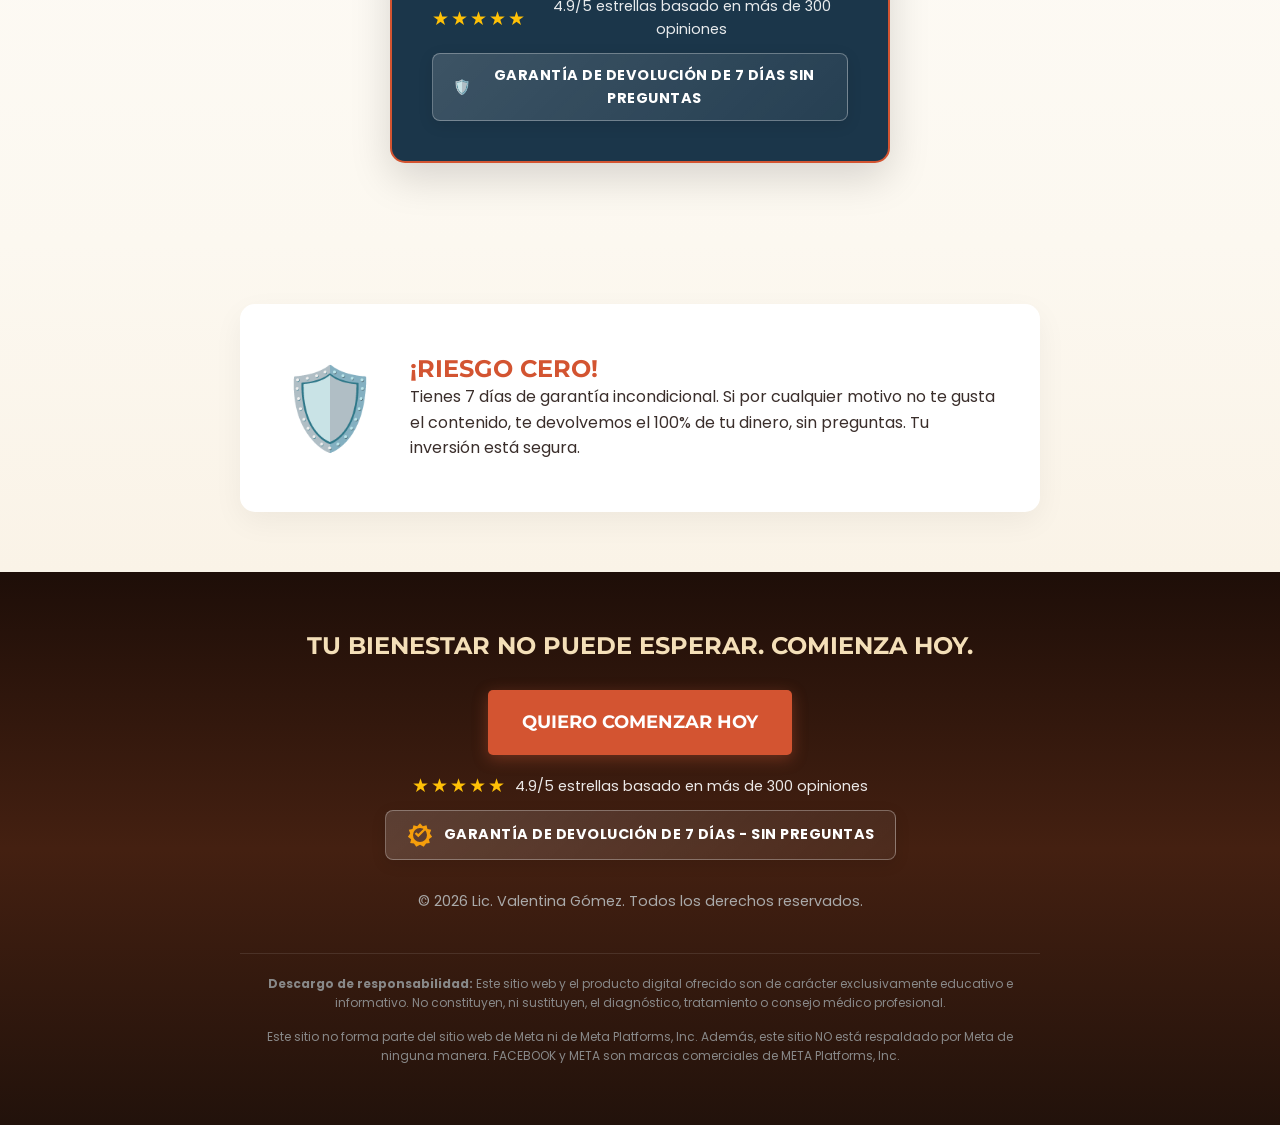
==== commit 28a28e92: "Add sticky top bar, social proof notifications, and guarantee seal" ====
--- a/higado-graso/index.html
+++ b/higado-graso/index.html
@@ -11,14 +11,25 @@
   <link rel="stylesheet" href="styles.css">
 </head>
 <body>
-
-  <!-- 1. HERO -->
+  <div class="sticky-top-bar">
+    ⚠️ ¡Aprovecha esta oferta antes de que se acabe! Tiempo restante: <span id="countdown-timer">15:00</span>
+  </div>  <!-- 1. HERO -->
   <section class="hero-section bg-dark-gradient">
     <div class="container hero-content">
       <div class="hero-text">
-        <h1>Optimiza tu alimentación diaria <br><span class="text-accent">con un plan estructurado paso a paso</span></h1>
+        <h1>El método exacto para lograr revertir tu hígado graso <br><span class="text-accent">en 21 días trabajando 20 minutos al día</span></h1>
         <p class="hero-subtitle-lead">Descubre la "Guía para mejorar tu hígado graso en 30 días": Un recurso digital diseñado para ayudarte a organizar menús equilibrados, promover el bienestar digestivo y adoptar hábitos conscientes sin complicaciones extremas.</p>
         <a href="#checkout" class="btn-cta">Sí, quiero comenzar</a>
+        <div class="trust-indicators">
+          <div class="trust-stars">
+            <span class="stars-icon">★★★★★</span>
+            <span>4.9/5 estrellas basado en más de 300 opiniones</span>
+          </div>
+          <div class="trust-guarantee">
+            <svg class="seal-icon" viewBox="0 0 24 24"><path fill="#F59E0B" d="M12,2L14.4,4.4L17.6,3.6L18.4,6.8L21.6,7.6L20.4,10.8L22.4,13.6L19.6,15.6L20.4,18.8L17.2,19.2L15.2,22L12,20.4L8.8,22L6.8,19.2L3.6,18.8L4.4,15.6L1.6,13.6L3.6,10.8L2.4,7.6L5.6,6.8L6.4,3.6L9.6,4.4L12,2ZM12,6A6,6 0 1,0 12,18A6,6 0 1,0 12,6ZM10.5,14L7.5,11L8.9,9.6L10.5,11.2L15.1,6.6L16.5,8L10.5,14Z"/></svg>
+            Garantía de Devolución de 7 Días - Sin Preguntas
+          </div>
+        </div>
       </div>
       <div class="hero-image">
         <img src="assets/main_product_cover_colorful.png" alt="Guía para mejorar tu hígado graso en 30 días">
@@ -30,7 +41,7 @@
   <section class="subhero-section bg-beige">
     <div class="container text-center">
       <div class="subhero-card reveal">
-        <h3>Un método práctico de 30 días adaptado a tu vida diaria</h3>
+        <h3>Un método práctico de 21 días adaptado a tu vida diaria</h3>
         <p>No necesitas gastar una fortuna en alimentos raros ni pasar horas cocinando. Esta guía condensa años de experiencia en un paso a paso directo, explicándote cómo organizar tus menús para promover el bienestar de forma 100% natural.</p>
         <div class="subhero-bullets">
           <div class="subhero-bullet-item">
@@ -267,6 +278,15 @@
             <li>Acceso de por vida a los archivos</li>
           </ul>
           <a href="#" class="btn-cta">Comprar Ahora</a>
+          <div class="trust-indicators">
+            <div class="trust-stars">
+              <span class="stars-icon">★★★★★</span>
+              <span>4.9/5 estrellas basado en más de 300 opiniones</span>
+            </div>
+            <div class="trust-guarantee">
+              <span>🛡️</span> Garantía de devolución de 7 días sin preguntas
+            </div>
+          </div>
         </div>
       </div>
     </div>
@@ -289,7 +309,19 @@
   <section class="bg-dark-gradient" style="padding: 60px 0; text-align: center;">
     <div class="container">
       <h2 style="color: #F4DFB8; margin-bottom: 30px;">TU BIENESTAR NO PUEDE ESPERAR. COMIENZA HOY.</h2>
-      <a href="#checkout" class="btn-cta">Quiero comenzar hoy</a>
+      <div class="footer-cta-container">
+        <a href="#checkout" class="btn-cta">Quiero comenzar hoy</a>
+        <div class="trust-indicators">
+          <div class="trust-stars">
+            <span class="stars-icon">★★★★★</span>
+            <span>4.9/5 estrellas basado en más de 300 opiniones</span>
+          </div>
+          <div class="trust-guarantee">
+            <svg class="seal-icon" viewBox="0 0 24 24"><path fill="#F59E0B" d="M12,2L14.4,4.4L17.6,3.6L18.4,6.8L21.6,7.6L20.4,10.8L22.4,13.6L19.6,15.6L20.4,18.8L17.2,19.2L15.2,22L12,20.4L8.8,22L6.8,19.2L3.6,18.8L4.4,15.6L1.6,13.6L3.6,10.8L2.4,7.6L5.6,6.8L6.4,3.6L9.6,4.4L12,2ZM12,6A6,6 0 1,0 12,18A6,6 0 1,0 12,6ZM10.5,14L7.5,11L8.9,9.6L10.5,11.2L15.1,6.6L16.5,8L10.5,14Z"/></svg>
+            Garantía de Devolución de 7 Días - Sin Preguntas
+          </div>
+        </div>
+      </div>
       <p style="margin-top: 30px; font-size: 0.9rem; color: #aaa;">&copy; 2026 Lic. Valentina Gómez. Todos los derechos reservados.</p>
       
       <div style="margin-top: 40px; font-size: 0.75rem; color: #888; line-height: 1.6; max-width: 800px; margin-left: auto; margin-right: auto; text-align: center; border-top: 1px solid rgba(255,255,255,0.1); padding-top: 20px;">
@@ -320,5 +352,69 @@
       });
     });
   </script>
+  <div class="floating-notification" id="floating-notification">
+    <img src="https://randomuser.me/api/portraits/women/44.jpg" alt="Usuario" id="notif-img">
+    <div class="notif-content">
+      <span class="notif-name" id="notif-name">María G.</span> de <span id="notif-location">Madrid</span> acaba de comprar <br>
+      <strong>Guía para mejorar tu hígado graso</strong>
+      <div class="notif-time">Hace <span id="notif-time">2</span> minutos</div>
+    </div>
+  </div>
+
+  <script>
+    document.addEventListener("DOMContentLoaded", function() {
+      // 15 Minute Countdown
+      let time = 15 * 60;
+      const timerElement = document.getElementById('countdown-timer');
+      if (timerElement) {
+        setInterval(() => {
+          if(time <= 0) time = 15 * 60; // reset for demo purposes
+          const minutes = Math.floor(time / 60);
+          const seconds = time % 60;
+          timerElement.textContent = `${minutes}:${seconds < 10 ? '0' : ''}${seconds}`;
+          time--;
+        }, 1000);
+      }
+
+      // Social Proof Notifications
+      const notifications = [
+        { name: 'María L.', loc: 'Ciudad de México', time: '2', img: 'women/12.jpg' },
+        { name: 'Carlos R.', loc: 'Bogotá', time: '5', img: 'men/34.jpg' },
+        { name: 'Ana P.', loc: 'Madrid', time: '12', img: 'women/44.jpg' },
+        { name: 'Jorge M.', loc: 'Buenos Aires', time: '1', img: 'men/15.jpg' },
+        { name: 'Lucía S.', loc: 'Lima', time: '4', img: 'women/22.jpg' }
+      ];
+      
+      const notifEl = document.getElementById('floating-notification');
+      const nameEl = document.getElementById('notif-name');
+      const locEl = document.getElementById('notif-location');
+      const timeEl = document.getElementById('notif-time');
+      const imgEl = document.getElementById('notif-img');
+      
+      let currentNotif = 0;
+      
+      if (notifEl) {
+        function showNotification() {
+          const notif = notifications[currentNotif];
+          nameEl.textContent = notif.name;
+          locEl.textContent = notif.loc;
+          timeEl.textContent = notif.time;
+          imgEl.src = `https://randomuser.me/api/portraits/${notif.img}`;
+          
+          notifEl.classList.add('show');
+          
+          setTimeout(() => {
+            notifEl.classList.remove('show');
+            currentNotif = (currentNotif + 1) % notifications.length;
+          }, 4000);
+        }
+
+        setTimeout(() => {
+          showNotification();
+          setInterval(showNotification, 10000);
+        }, 3000);
+      }
+    });
+  </script>
 </body>
 </html>
--- a/higado-graso/styles.css
+++ b/higado-graso/styles.css
@@ -22,6 +22,7 @@
   color: var(--color-text);
   background-color: var(--color-bg-light);
   line-height: 1.6;
+  padding-top: 40px; /* For sticky top bar */
 }
 
 h1, h2, h3, h4, h5, h6 {
@@ -699,6 +700,135 @@
   font-weight: 600;
 }
 
+/* Trust Indicators */
+.trust-indicators {
+  margin-top: 20px;
+  display: flex;
+  flex-direction: column;
+  gap: 12px;
+}
+
+.hero-text .trust-indicators {
+  align-items: flex-start;
+}
+
+.pricing-body .trust-indicators,
+.footer-cta-container .trust-indicators {
+  align-items: center;
+}
+
+.trust-stars {
+  display: flex;
+  align-items: center;
+  gap: 8px;
+  font-size: 0.9rem;
+  color: rgba(255, 255, 255, 0.9);
+}
+
+.stars-icon {
+  color: #FFC107;
+  font-size: 1.2rem;
+  letter-spacing: 2px;
+  line-height: 1;
+}
+
+.trust-guarantee {
+  display: inline-flex;
+  align-items: center;
+  gap: 10px;
+  padding: 10px 20px;
+  border-radius: 8px;
+  font-size: 0.9rem;
+  font-weight: 700;
+  background: linear-gradient(135deg, rgba(255, 255, 255, 0.15) 0%, rgba(255, 255, 255, 0.05) 100%);
+  color: #FFFFFF;
+  border: 1px solid rgba(255, 255, 255, 0.3);
+  box-shadow: 0 4px 15px rgba(0,0,0,0.1);
+  text-transform: uppercase;
+  letter-spacing: 0.5px;
+}
+
+.seal-icon {
+  width: 28px;
+  height: 28px;
+  flex-shrink: 0;
+}
+
+/* Sticky Top Bar */
+.sticky-top-bar {
+  position: fixed;
+  top: 0;
+  left: 0;
+  width: 100%;
+  background-color: #E63946;
+  color: white;
+  text-align: center;
+  padding: 10px;
+  font-weight: 600;
+  z-index: 1000;
+  box-shadow: 0 2px 10px rgba(0,0,0,0.2);
+  display: flex;
+  justify-content: center;
+  align-items: center;
+  gap: 10px;
+  font-size: 0.95rem;
+}
+
+.sticky-top-bar span#countdown-timer {
+  font-family: monospace;
+  font-size: 1.1rem;
+  background: rgba(0,0,0,0.2);
+  padding: 3px 8px;
+  border-radius: 4px;
+}
+
+/* Floating Notifications */
+.floating-notification {
+  position: fixed;
+  bottom: 20px;
+  left: -400px;
+  background: white;
+  border-radius: 8px;
+  box-shadow: 0 10px 25px rgba(0,0,0,0.15);
+  padding: 15px;
+  display: flex;
+  align-items: center;
+  gap: 15px;
+  z-index: 999;
+  max-width: 350px;
+  transition: left 0.5s cubic-bezier(0.68, -0.55, 0.265, 1.55);
+  border-left: 4px solid var(--color-primary);
+}
+
+.floating-notification.show {
+  left: 20px;
+}
+
+.floating-notification img {
+  width: 50px;
+  height: 50px;
+  border-radius: 50%;
+  object-fit: cover;
+}
+
+.floating-notification .notif-content {
+  font-size: 0.85rem;
+  color: var(--color-text);
+  line-height: 1.3;
+  text-align: left;
+}
+
+.floating-notification .notif-name {
+  font-weight: 700;
+  color: var(--color-dark);
+}
+
+.floating-notification .notif-time {
+  font-size: 0.75rem;
+  color: var(--color-text-light);
+  margin-top: 4px;
+}
+
 /* Responsive Design */
 @media (max-width: 992px) {
   .hero-content, .author-card {
@@ -718,6 +848,10 @@
   .stats-grid {
     flex-wrap: wrap;
     gap: 30px;
+  }
+
+  .hero-text .trust-indicators {
+    align-items: center;
   }
 }
 
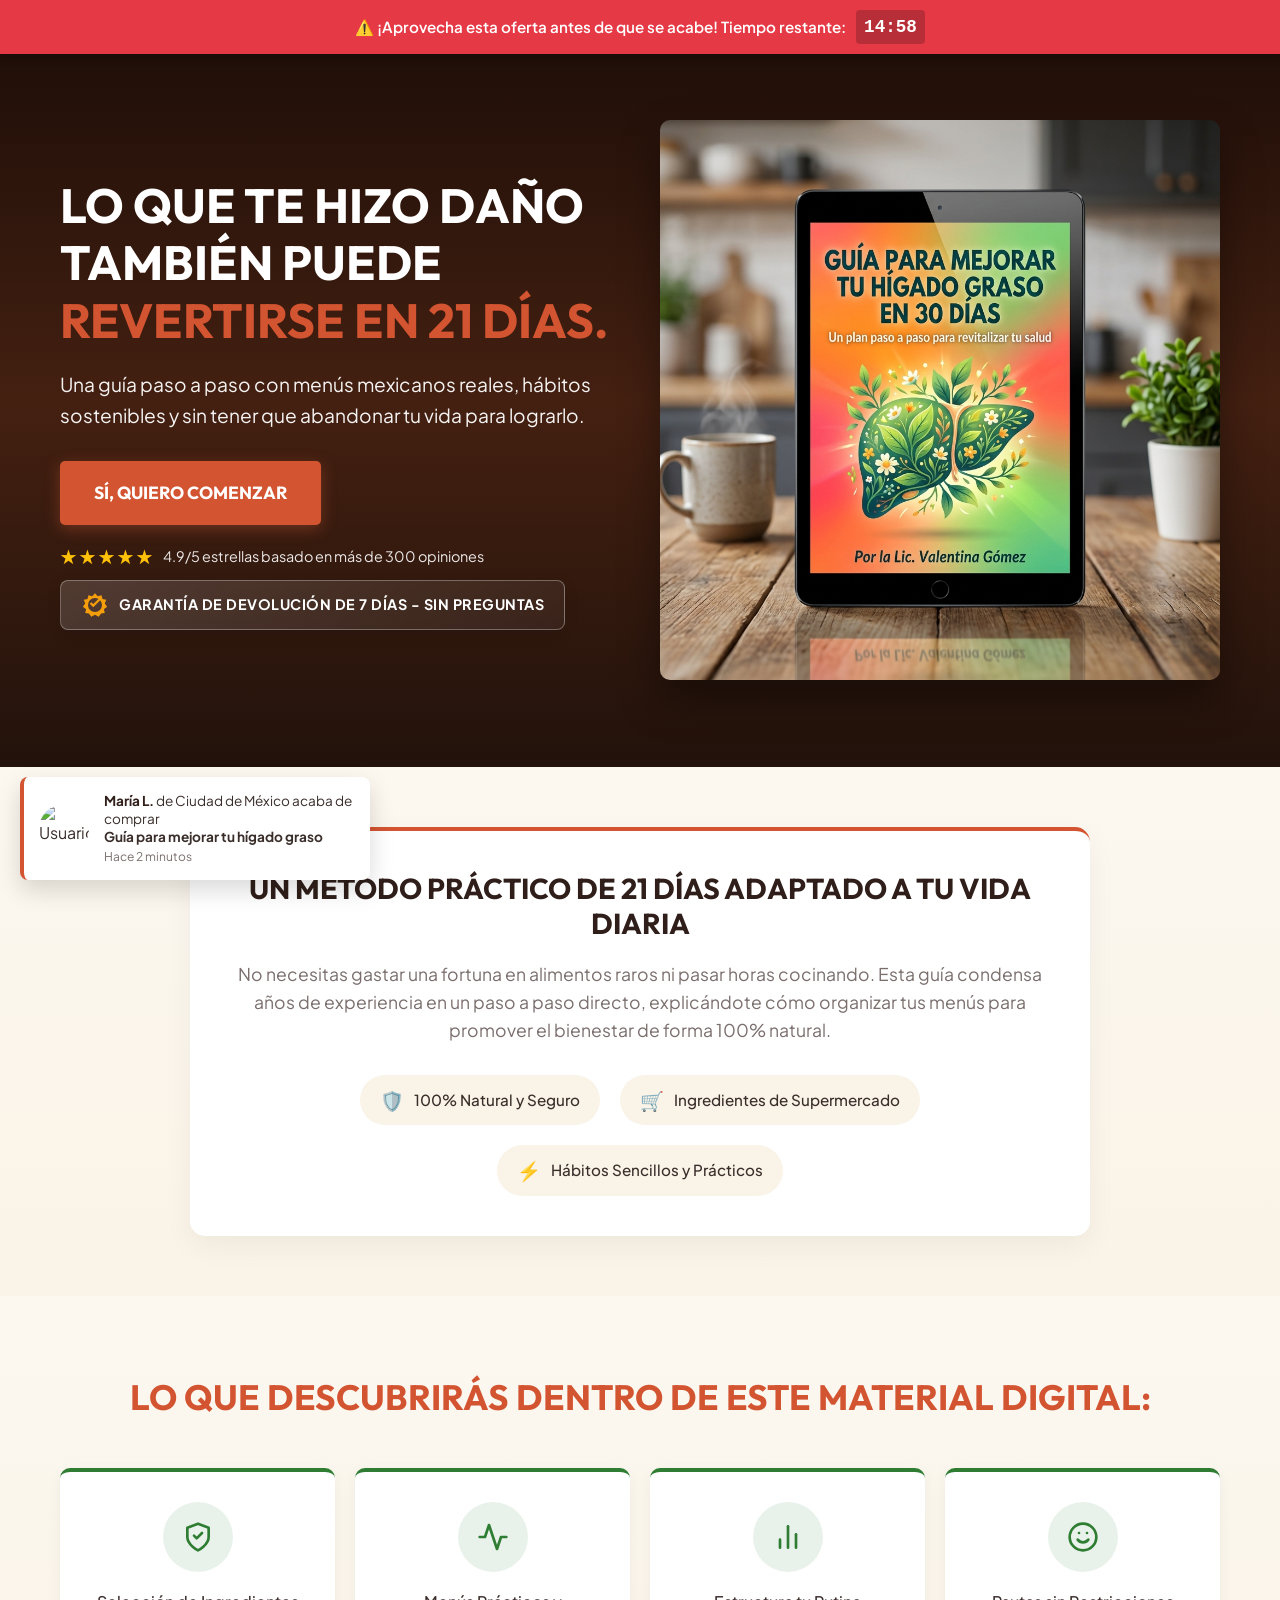
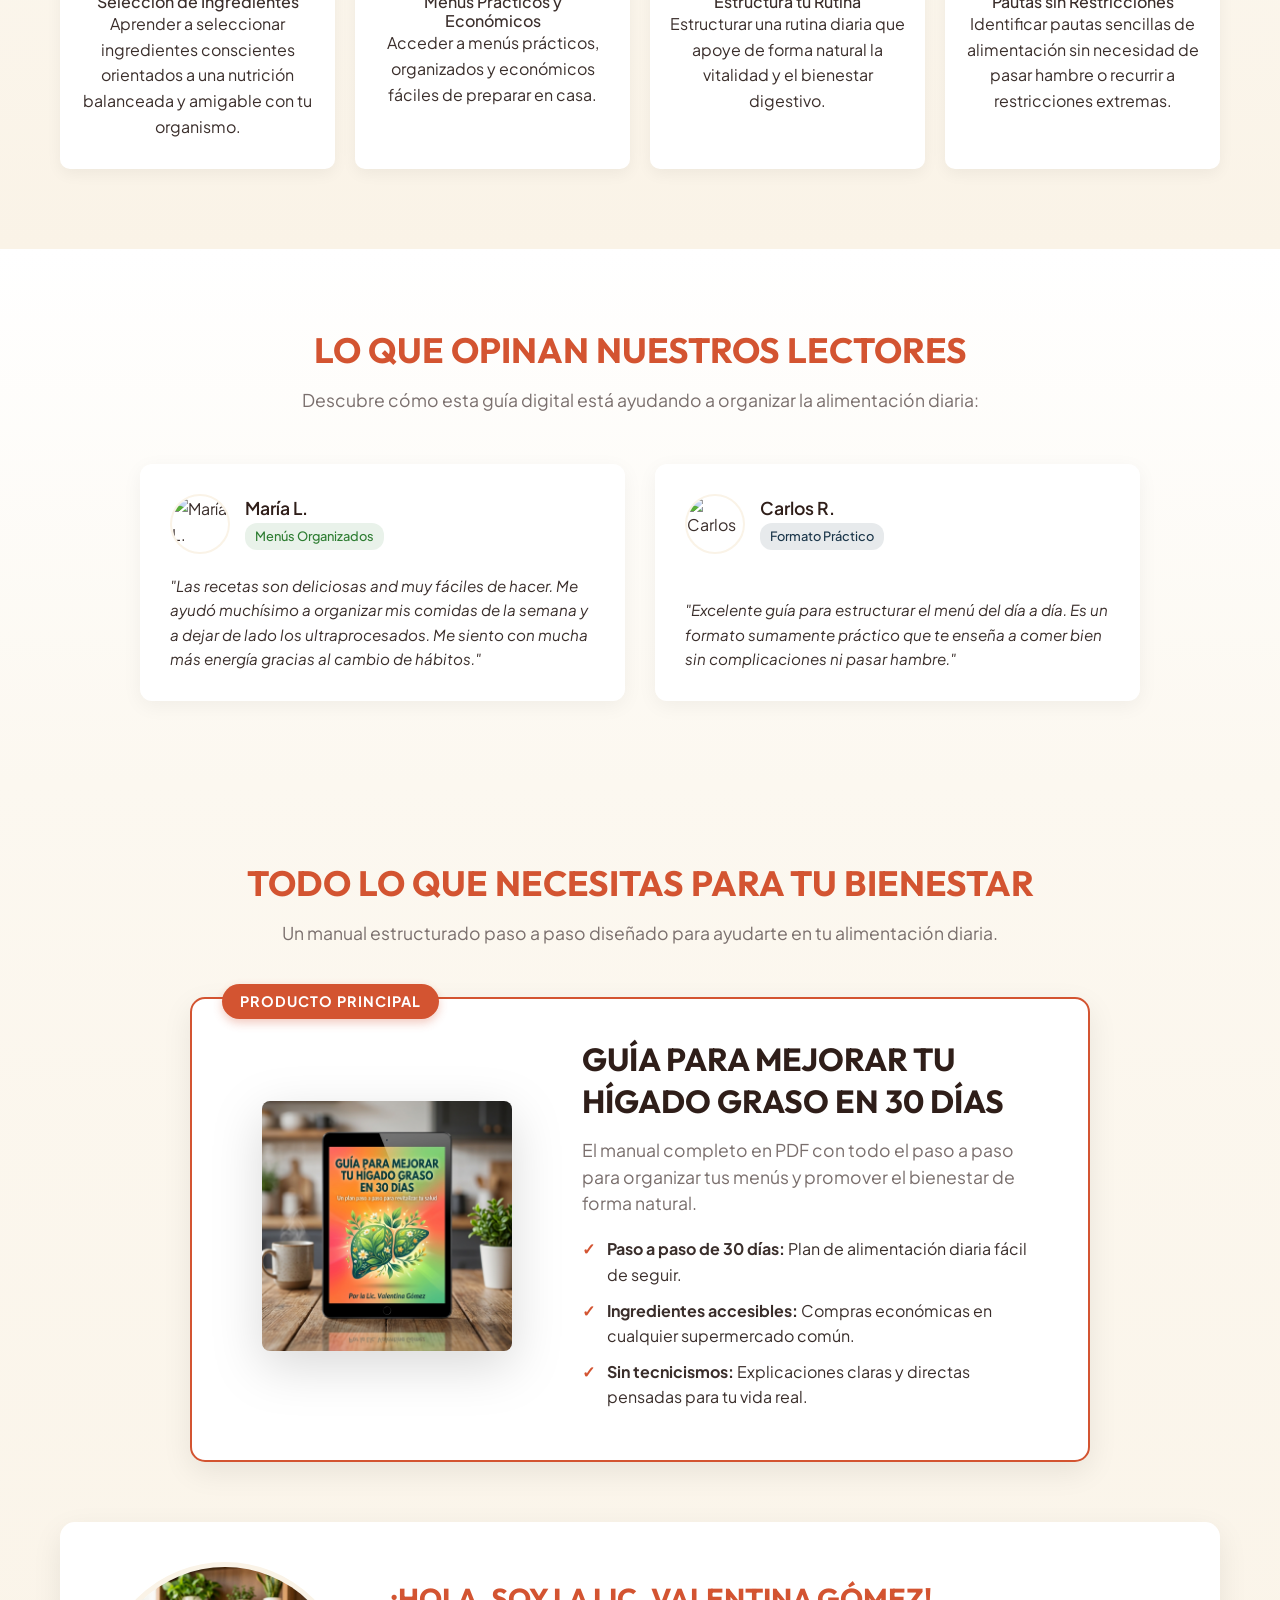
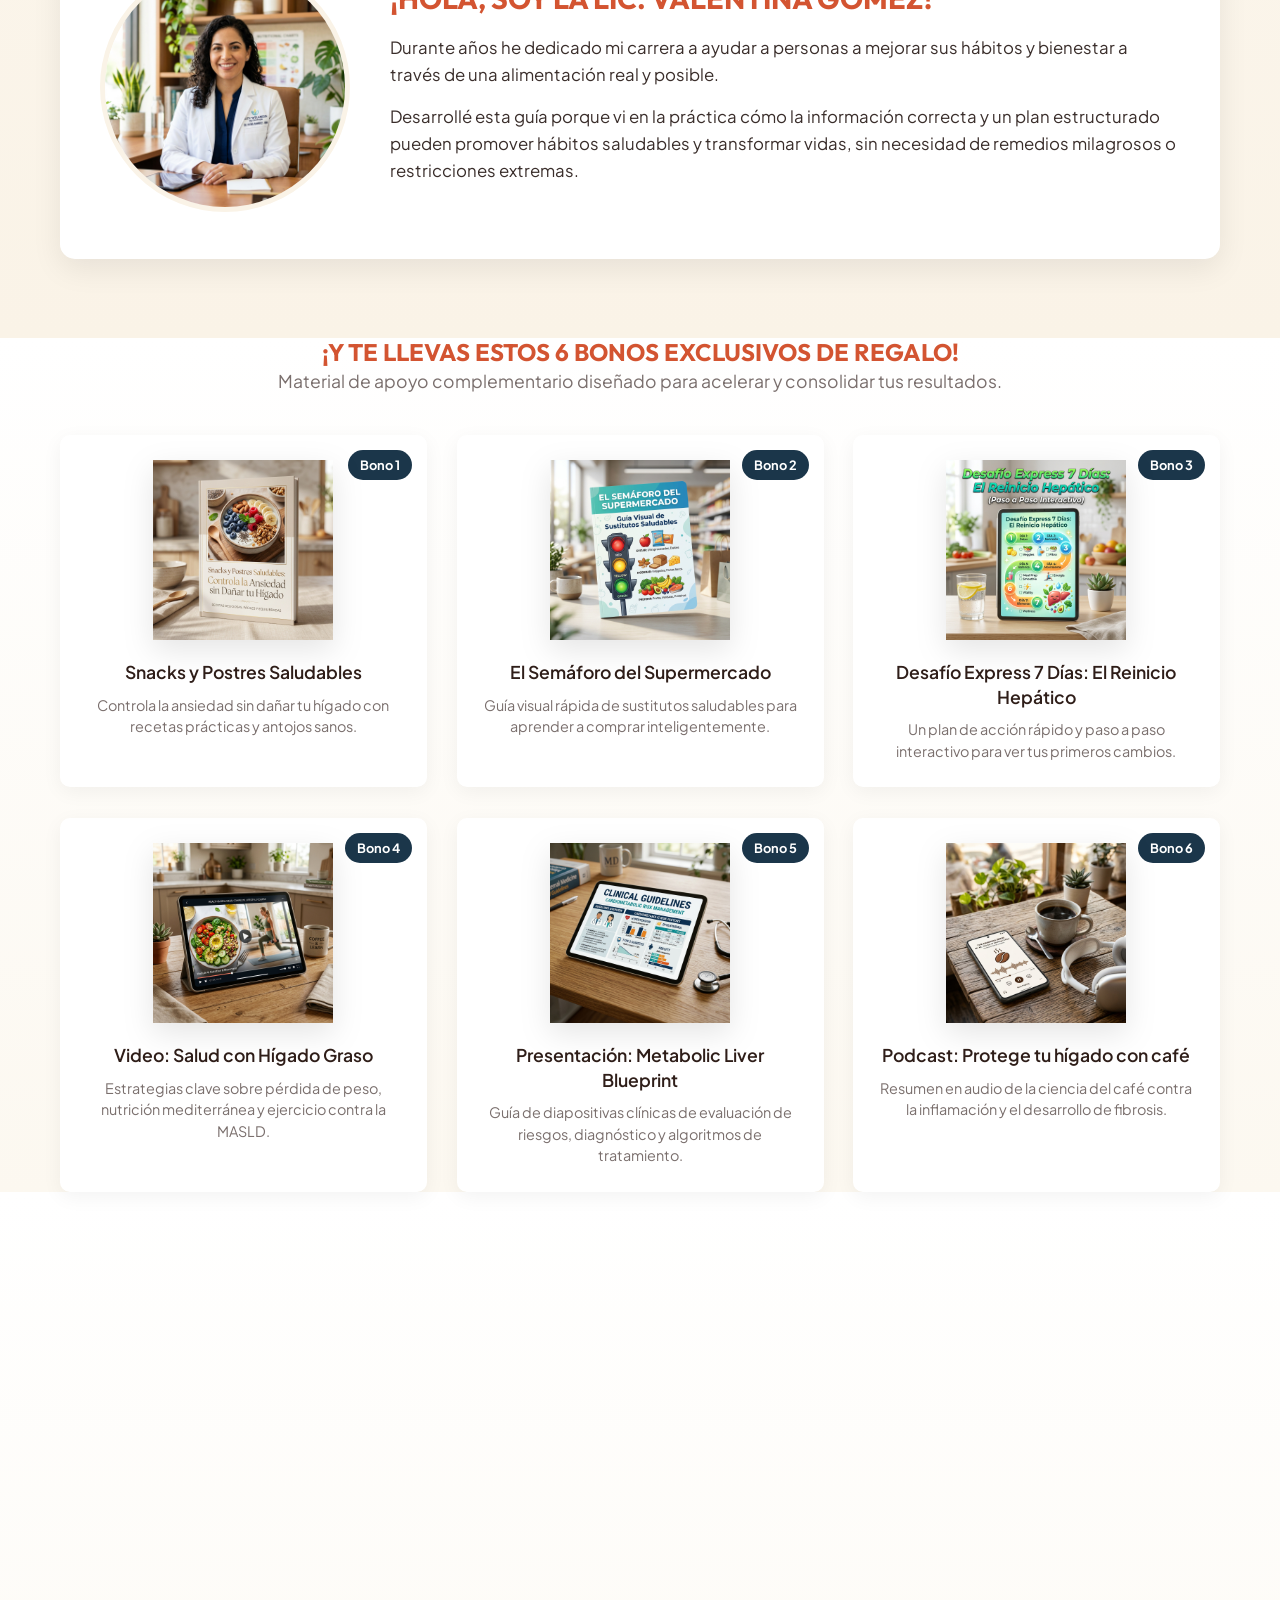
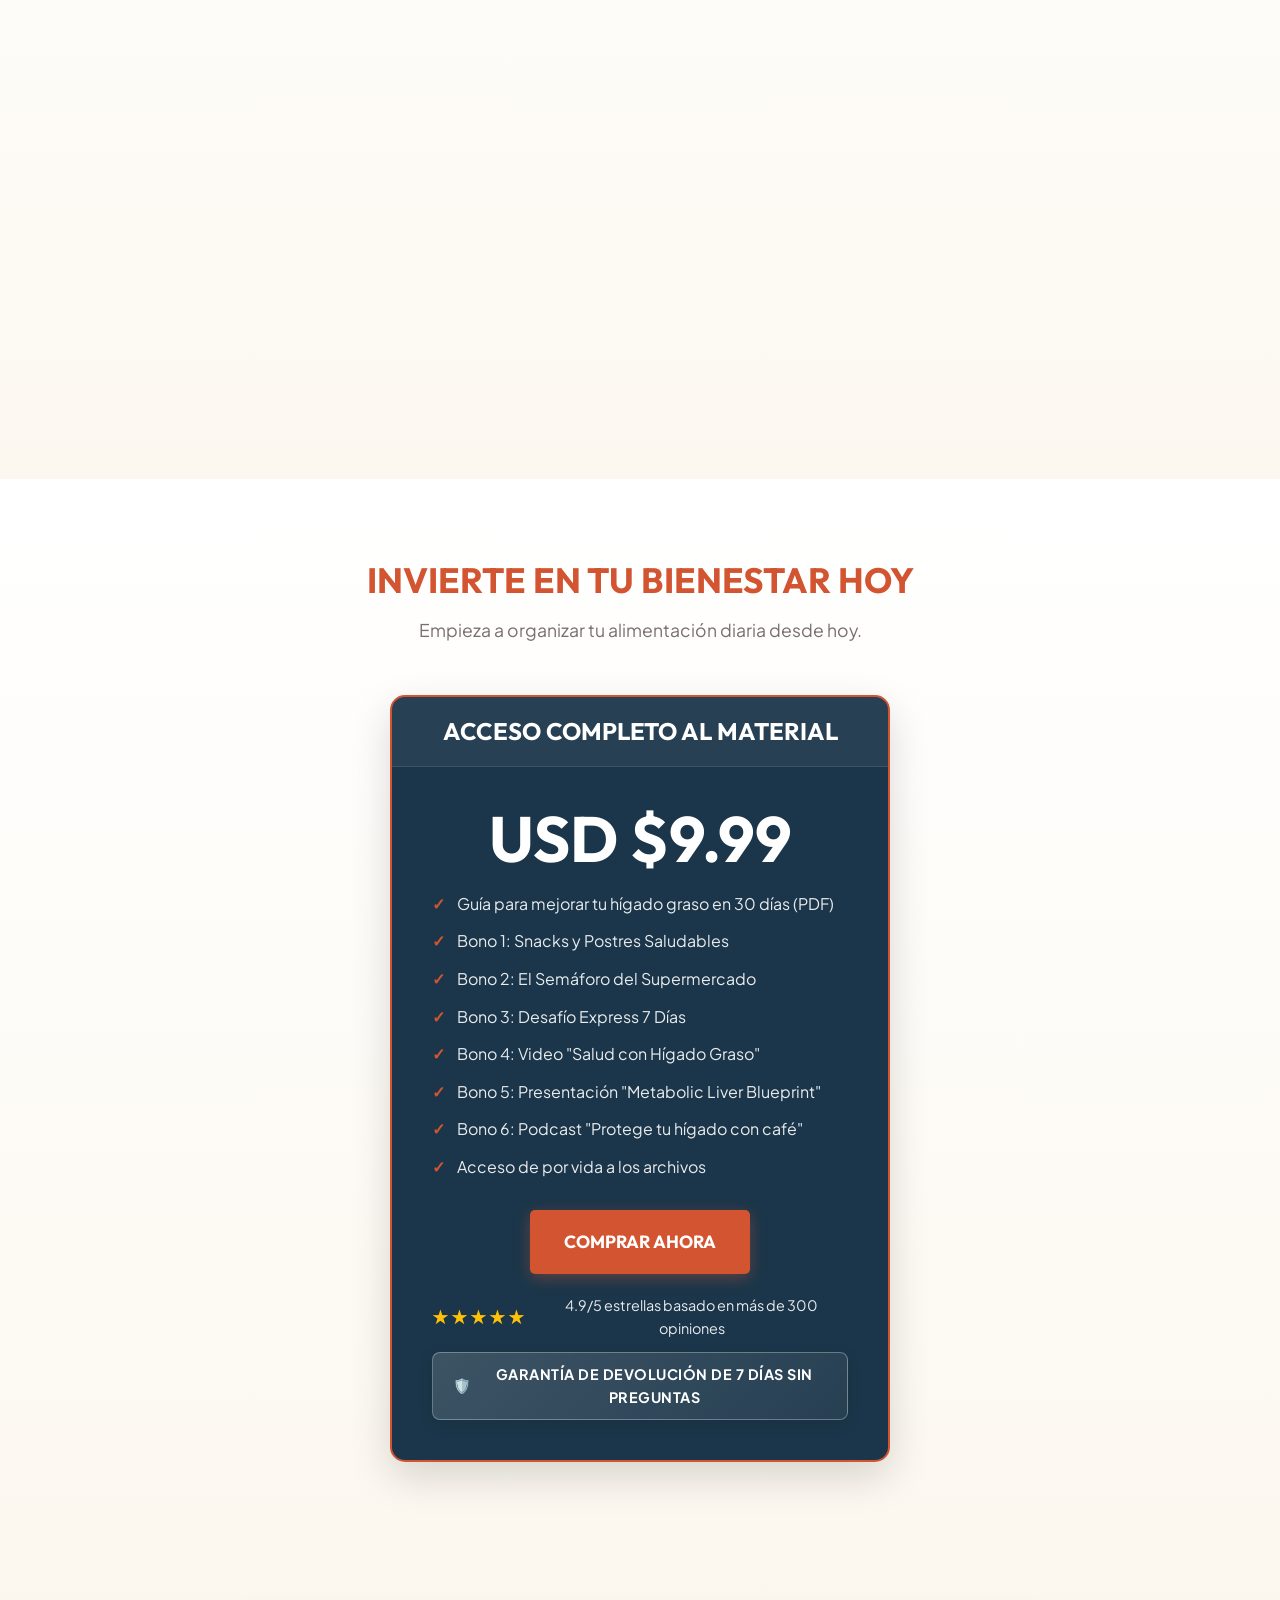
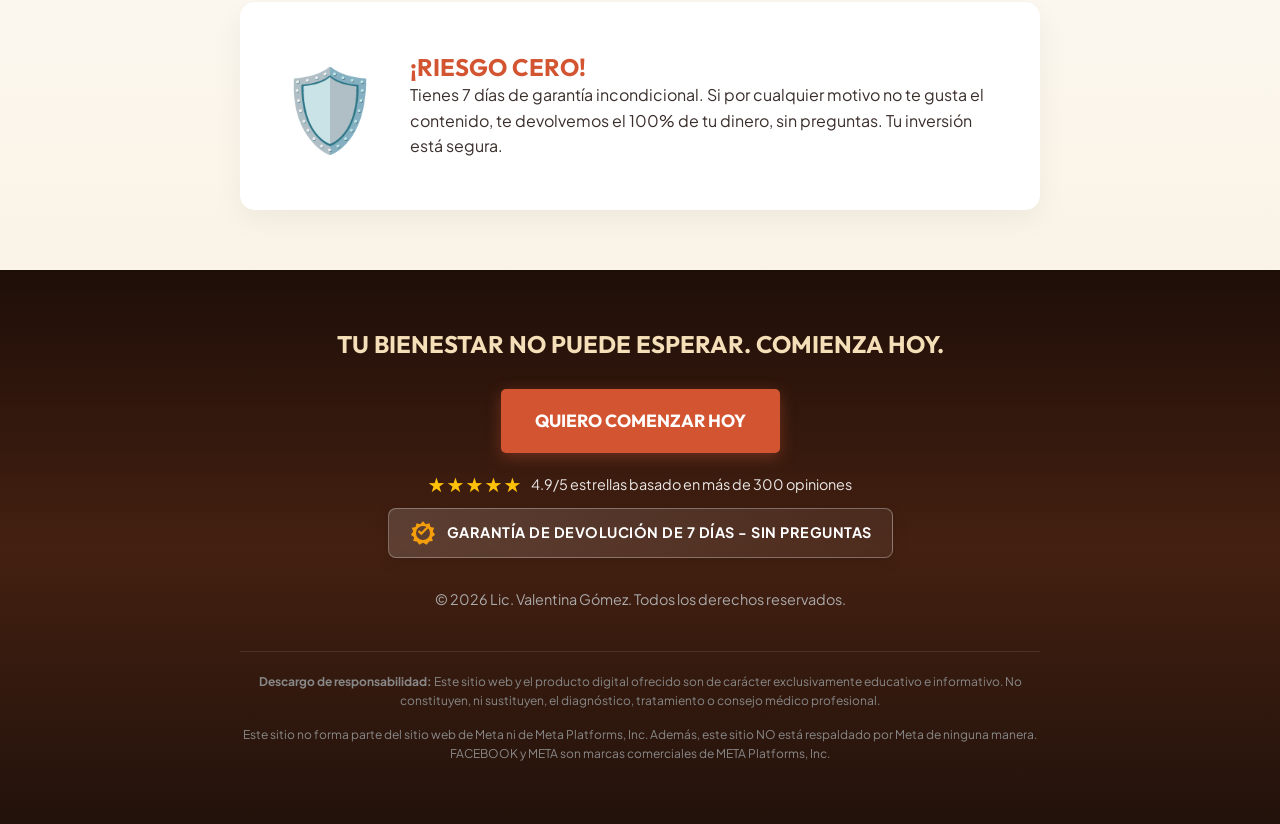
==== commit f8c89a3a: "Update hero section copy and change typography to Outfit/Plus Jakarta Sans" ====
--- a/higado-graso/index.html
+++ b/higado-graso/index.html
@@ -7,7 +7,7 @@
   <title>Guía para mejorar tu hígado graso en 30 días</title>
   <link rel="preconnect" href="https://fonts.googleapis.com">
   <link rel="preconnect" href="https://fonts.gstatic.com" crossorigin>
-  <link href="https://fonts.googleapis.com/css2?family=Montserrat:wght@700&family=Poppins:wght@400;500;600&display=swap" rel="stylesheet">
+  <link href="https://fonts.googleapis.com/css2?family=Outfit:wght@600;700;800&family=Plus+Jakarta+Sans:wght@400;500;600;700&display=swap" rel="stylesheet">
   <link rel="stylesheet" href="styles.css">
 </head>
 <body>
@@ -17,8 +17,8 @@
   <section class="hero-section bg-dark-gradient">
     <div class="container hero-content">
       <div class="hero-text">
-        <h1>El método exacto para lograr revertir tu hígado graso <br><span class="text-accent">en 21 días trabajando 20 minutos al día</span></h1>
-        <p class="hero-subtitle-lead">Descubre la "Guía para mejorar tu hígado graso en 30 días": Un recurso digital diseñado para ayudarte a organizar menús equilibrados, promover el bienestar digestivo y adoptar hábitos conscientes sin complicaciones extremas.</p>
+        <h1>Lo que te hizo daño<br>también puede<br><span class="text-accent">revertirse en 21 días.</span></h1>
+        <p class="hero-subtitle-lead">Una guía paso a paso con menús mexicanos reales, hábitos sostenibles y sin tener que abandonar tu vida para lograrlo.</p>
         <a href="#checkout" class="btn-cta">Sí, quiero comenzar</a>
         <div class="trust-indicators">
           <div class="trust-stars">
--- a/higado-graso/styles.css
+++ b/higado-graso/styles.css
@@ -7,8 +7,8 @@
   --color-bg-white: #FFFFFF;
   --color-text: #3A2E2B; /* Deep dark brown-gray from image */
   --color-text-light: #7A6F6D;
-  --font-heading: 'Montserrat', sans-serif;
-  --font-body: 'Poppins', sans-serif;
+  --font-heading: 'Outfit', sans-serif;
+  --font-body: 'Plus Jakarta Sans', sans-serif;
 }
 
 * {
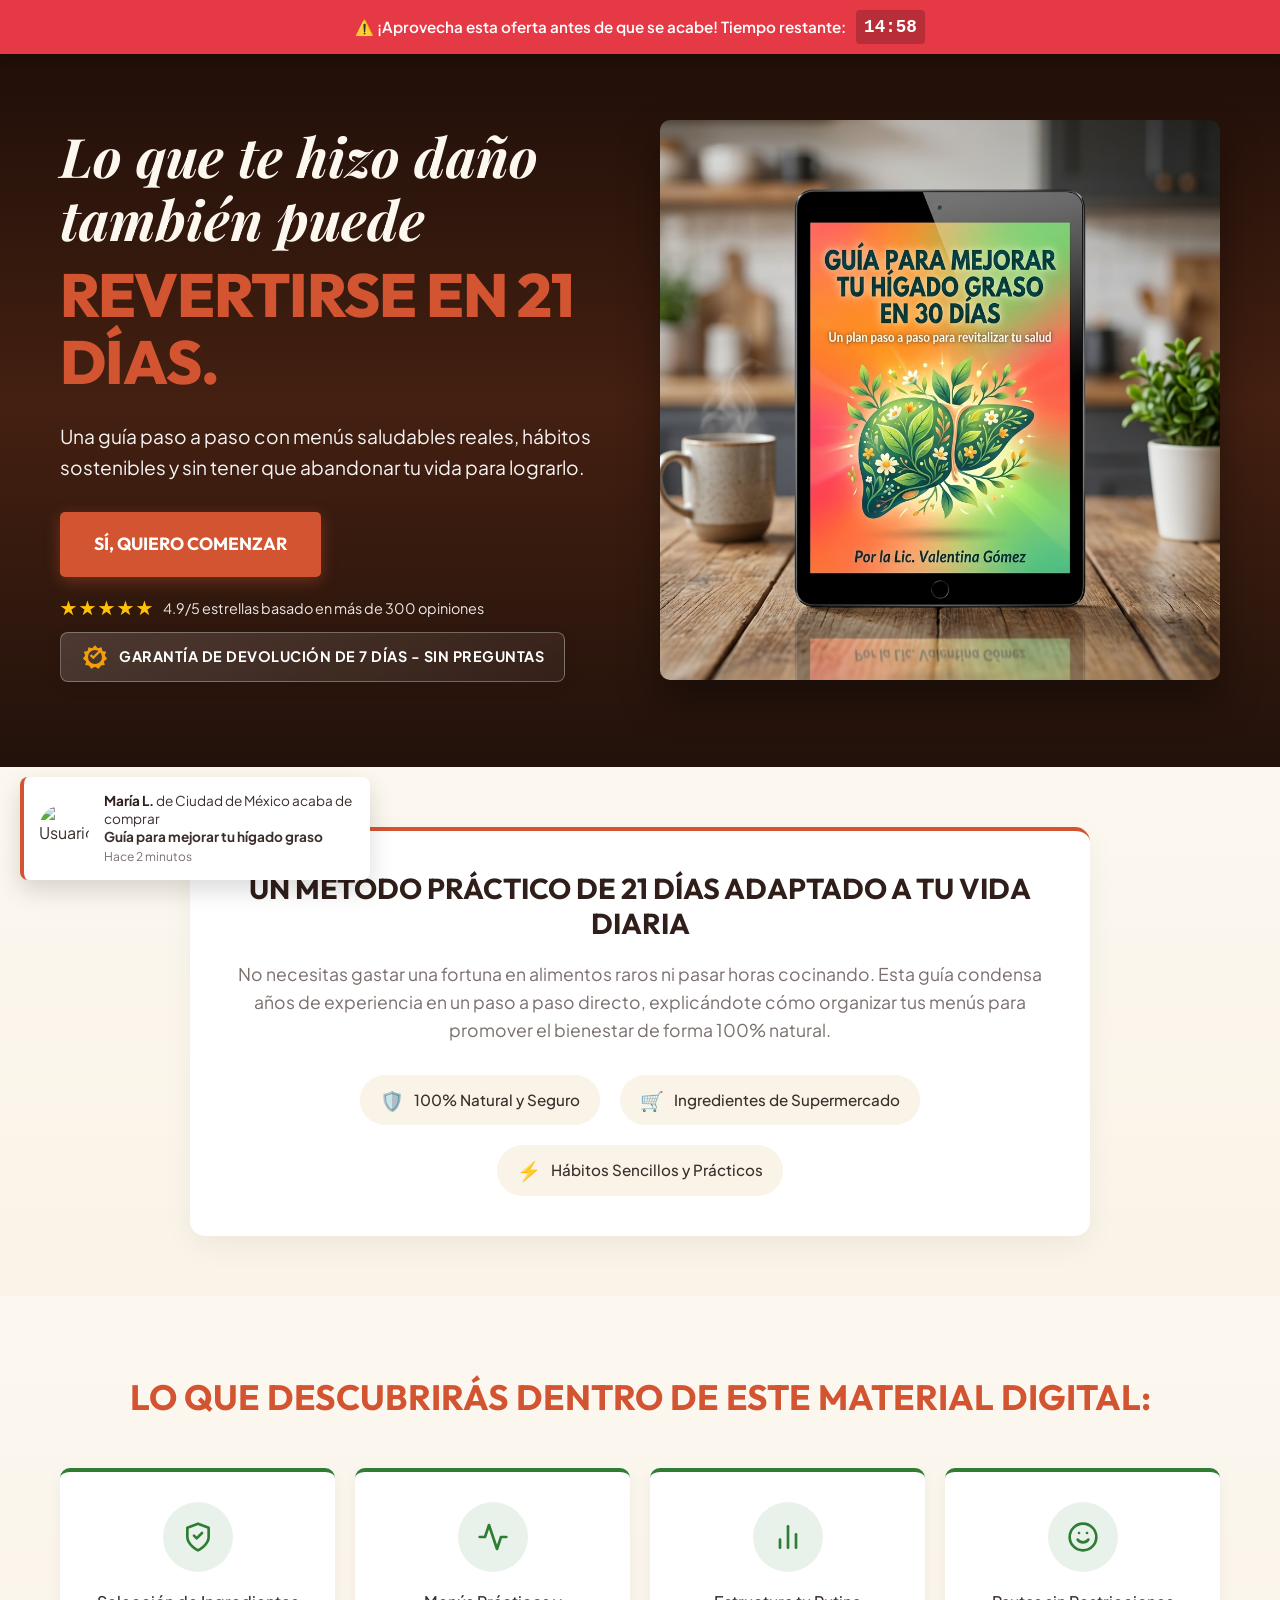
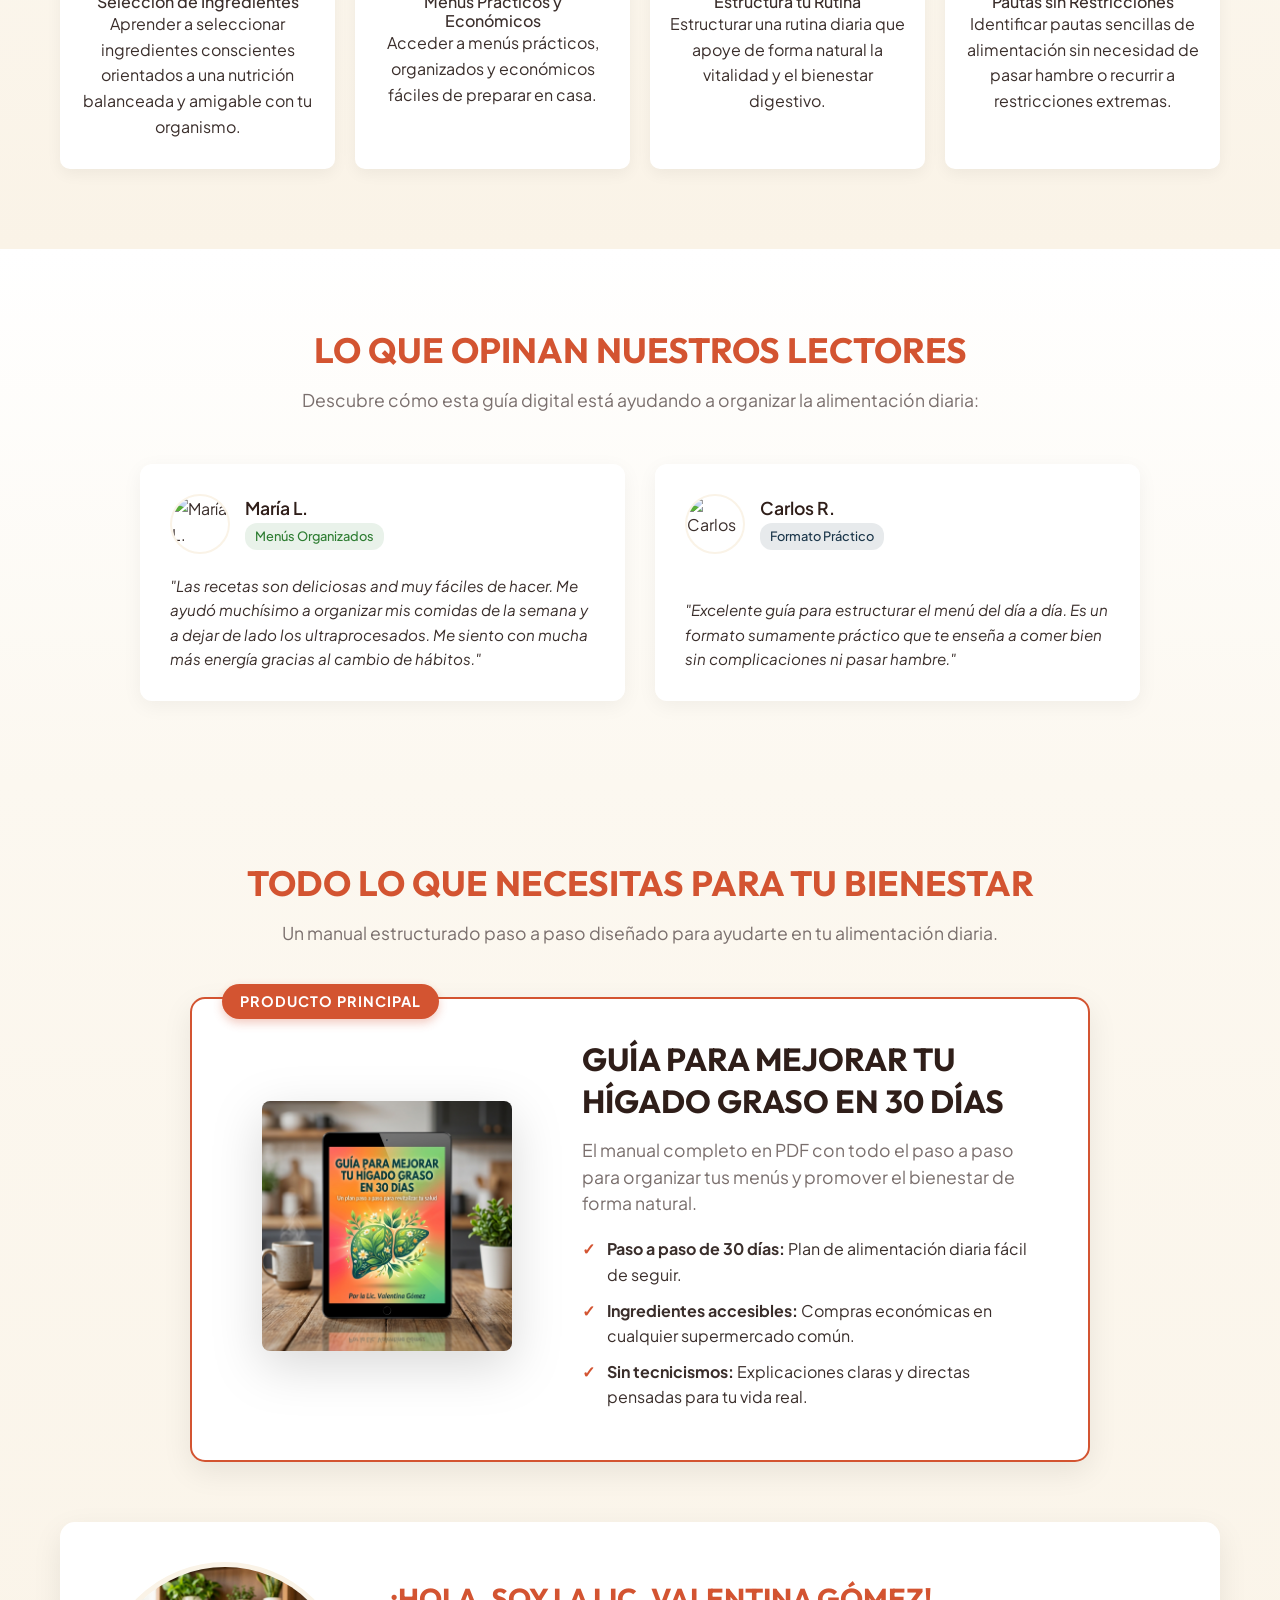
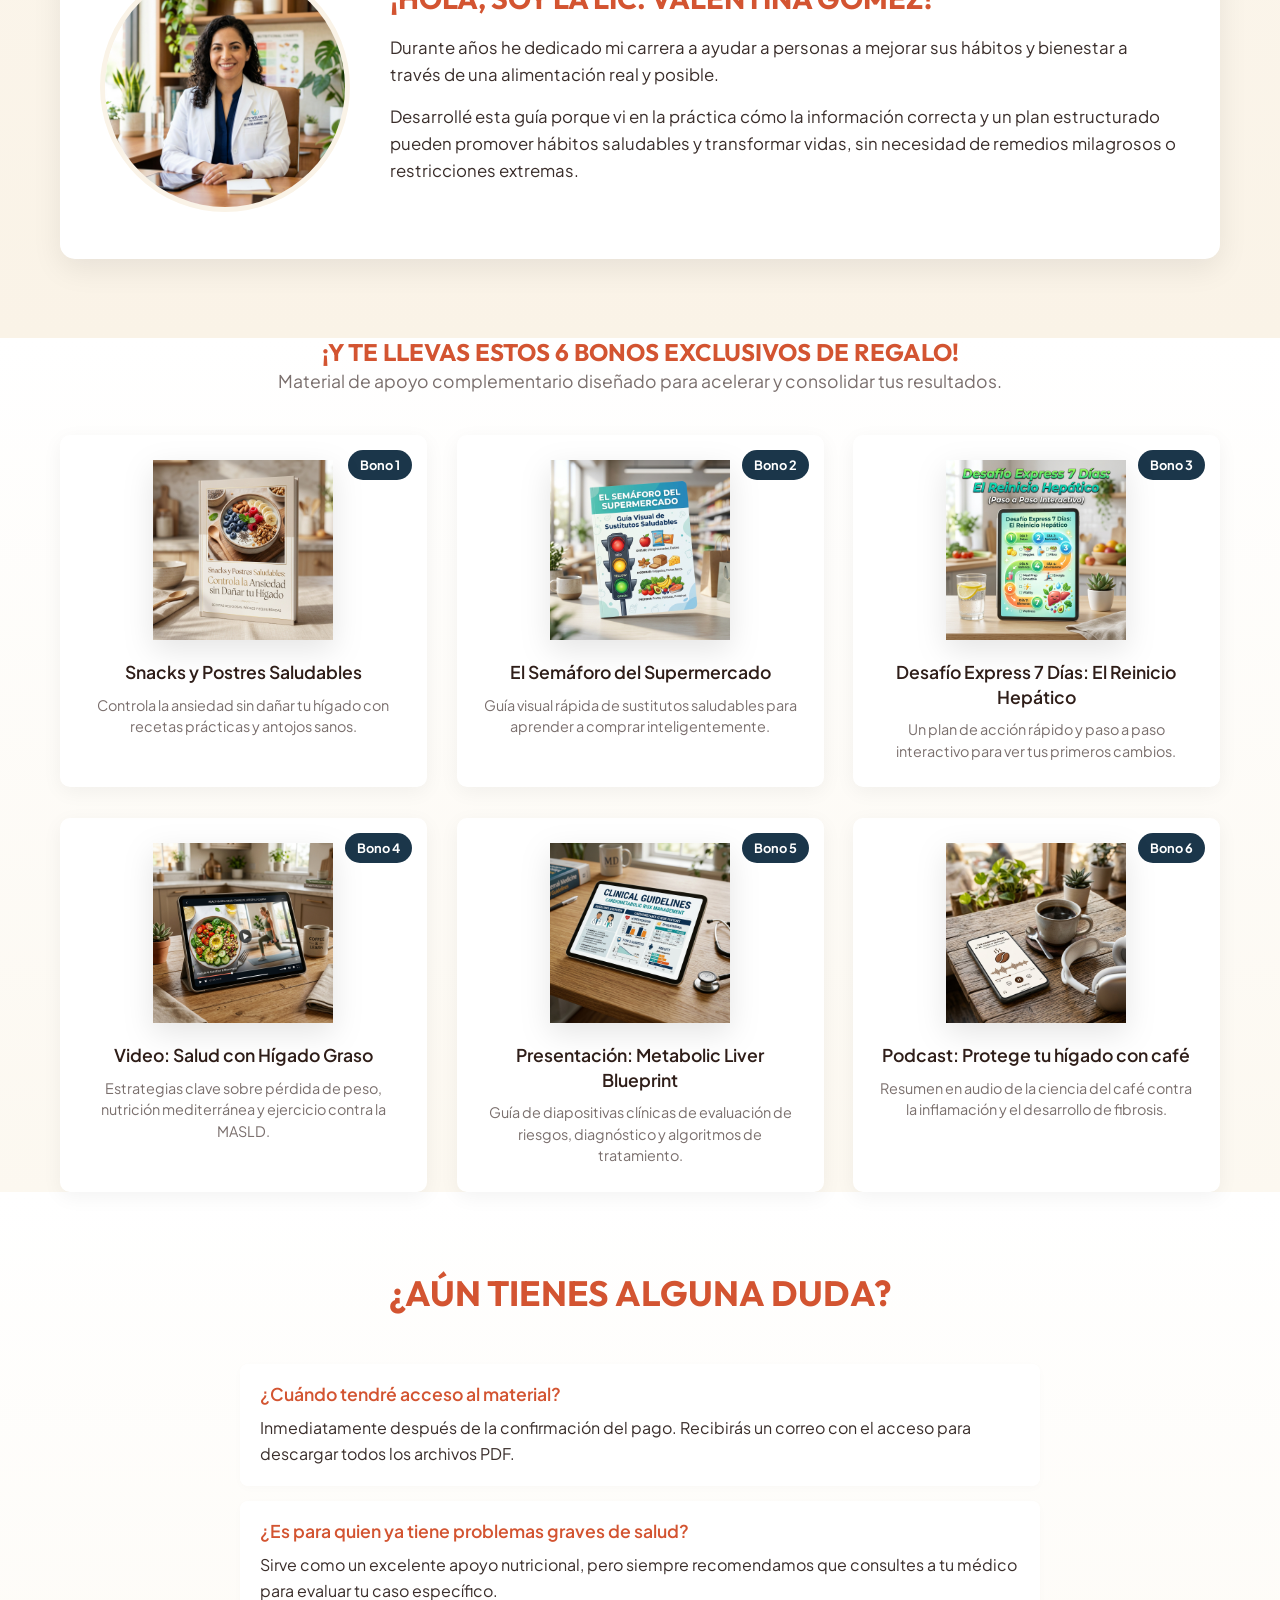
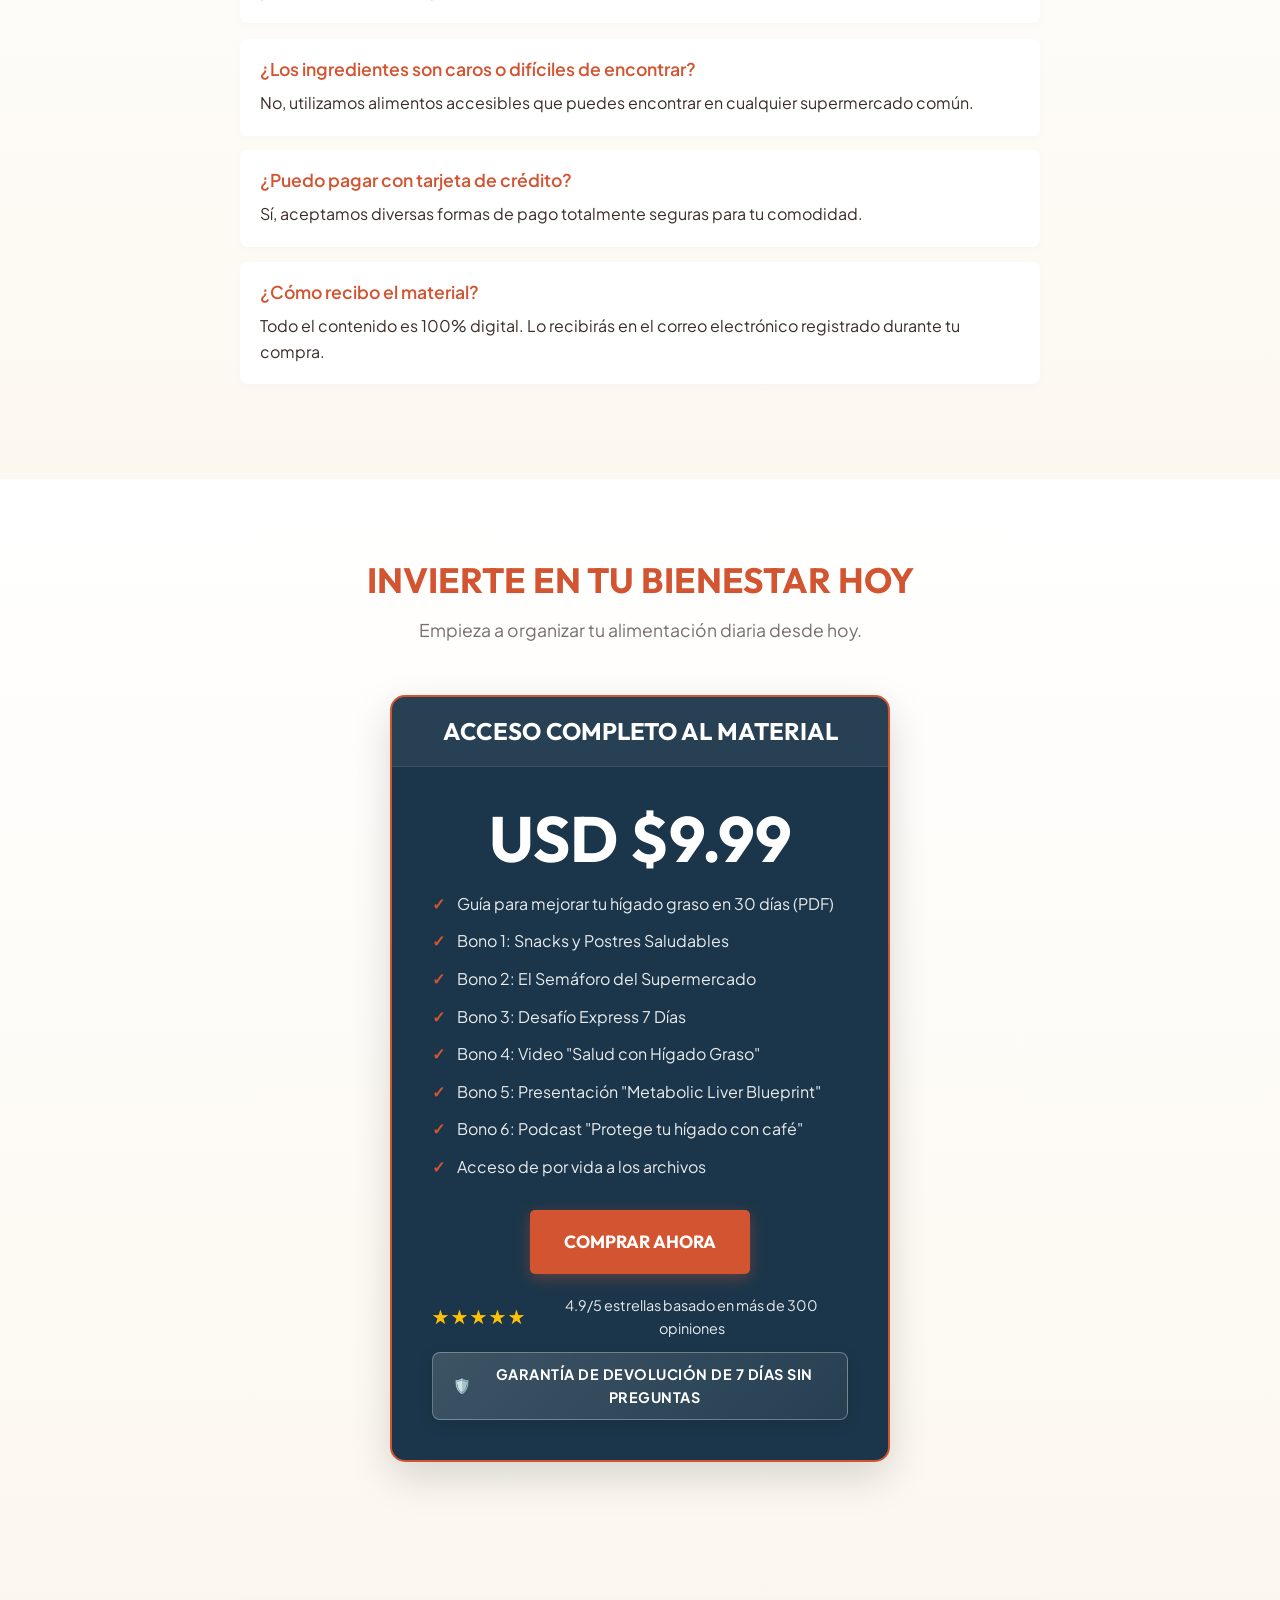
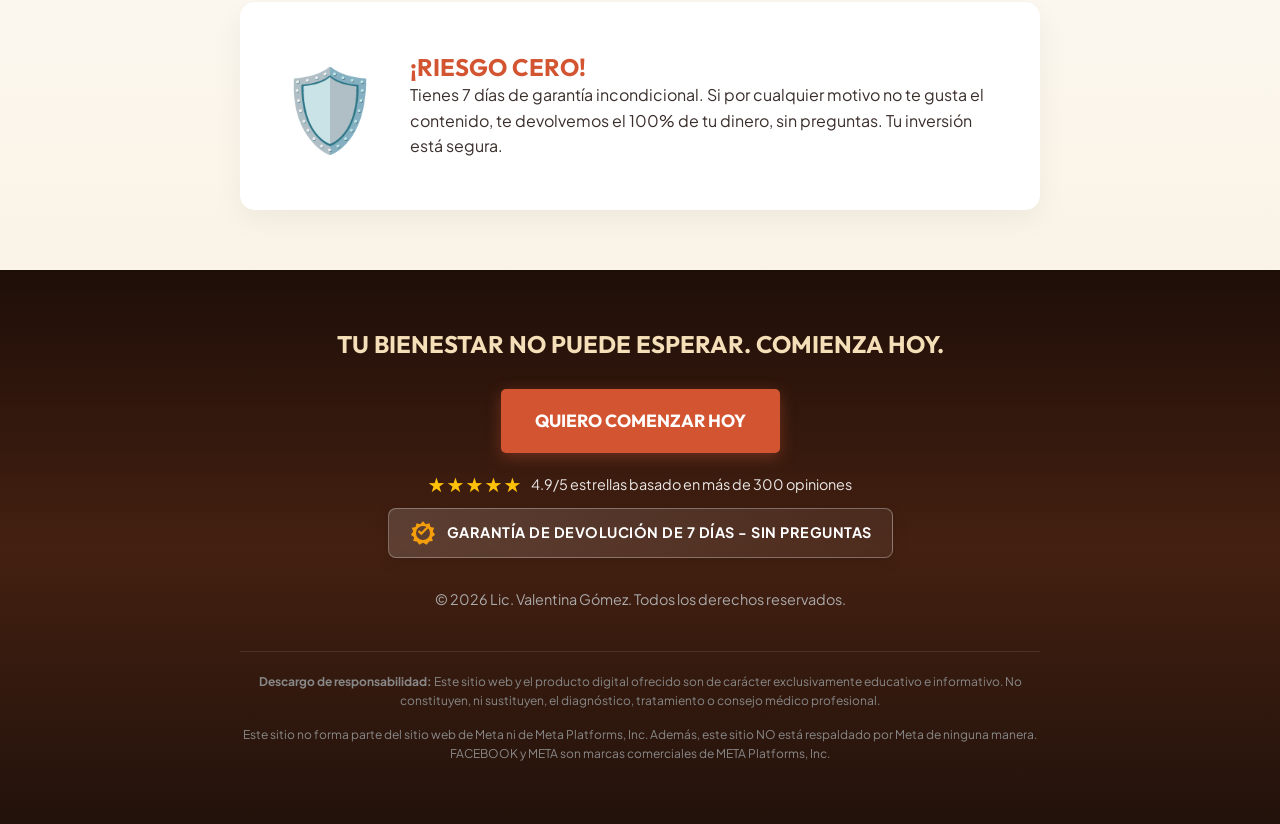
==== commit a268c901: "Enhance hero title typography contrast and update subtitle copy" ====
--- a/higado-graso/index.html
+++ b/higado-graso/index.html
@@ -7,7 +7,7 @@
   <title>Guía para mejorar tu hígado graso en 30 días</title>
   <link rel="preconnect" href="https://fonts.googleapis.com">
   <link rel="preconnect" href="https://fonts.gstatic.com" crossorigin>
-  <link href="https://fonts.googleapis.com/css2?family=Outfit:wght@600;700;800&family=Plus+Jakarta+Sans:wght@400;500;600;700&display=swap" rel="stylesheet">
+  <link href="https://fonts.googleapis.com/css2?family=Outfit:wght@600;700;800&family=Playfair+Display:ital,wght@0,600;0,700;0,800;1,600;1,700;1,800&family=Plus+Jakarta+Sans:wght@400;500;600;700&display=swap" rel="stylesheet">
   <link rel="stylesheet" href="styles.css">
 </head>
 <body>
@@ -17,8 +17,11 @@
   <section class="hero-section bg-dark-gradient">
     <div class="container hero-content">
       <div class="hero-text">
-        <h1>Lo que te hizo daño<br>también puede<br><span class="text-accent">revertirse en 21 días.</span></h1>
-        <p class="hero-subtitle-lead">Una guía paso a paso con menús mexicanos reales, hábitos sostenibles y sin tener que abandonar tu vida para lograrlo.</p>
+        <h1>
+          <span class="hero-title-main">Lo que te hizo daño<br>también puede</span>
+          <span class="text-accent hero-title-accent">revertirse en 21 días.</span>
+        </h1>
+        <p class="hero-subtitle-lead">Una guía paso a paso con menús saludables reales, hábitos sostenibles y sin tener que abandonar tu vida para lograrlo.</p>
         <a href="#checkout" class="btn-cta">Sí, quiero comenzar</a>
         <div class="trust-indicators">
           <div class="trust-stars">
--- a/higado-graso/styles.css
+++ b/higado-graso/styles.css
@@ -109,18 +109,31 @@
 }
 
 .hero-text h1 {
-  font-size: 3rem;
-  margin-bottom: 20px;
+  margin-bottom: 25px;
   color: #FFFFFF;
-}
-
-.hero-text h1 span {
+  text-transform: none;
+}
+
+.hero-text h1 .hero-title-main {
+  font-family: 'Playfair Display', serif;
+  font-style: italic;
+  font-weight: 700;
   display: block;
-  color: #FFFFFF;
-}
-
-.hero-text h1 .text-accent {
+  color: #FCF8F0;
+  font-size: 3.4rem;
+  line-height: 1.15;
+  margin-bottom: 12px;
+}
+
+.hero-text h1 .hero-title-accent {
+  font-family: var(--font-heading);
+  font-weight: 800;
+  display: block;
   color: var(--color-primary);
+  text-transform: uppercase;
+  font-size: 3.8rem;
+  line-height: 1.1;
+  letter-spacing: -1px;
 }
 
 .hero-subtitle-lead {
@@ -859,6 +872,16 @@
   .hero-text h1 {
     font-size: 2.2rem;
   }
+
+  .hero-text h1 .hero-title-main {
+    font-size: 2.4rem;
+    line-height: 1.2;
+  }
+
+  .hero-text h1 .hero-title-accent {
+    font-size: 2.6rem;
+    line-height: 1.15;
+  }
   
   .section-header h2 {
     font-size: 1.8rem;
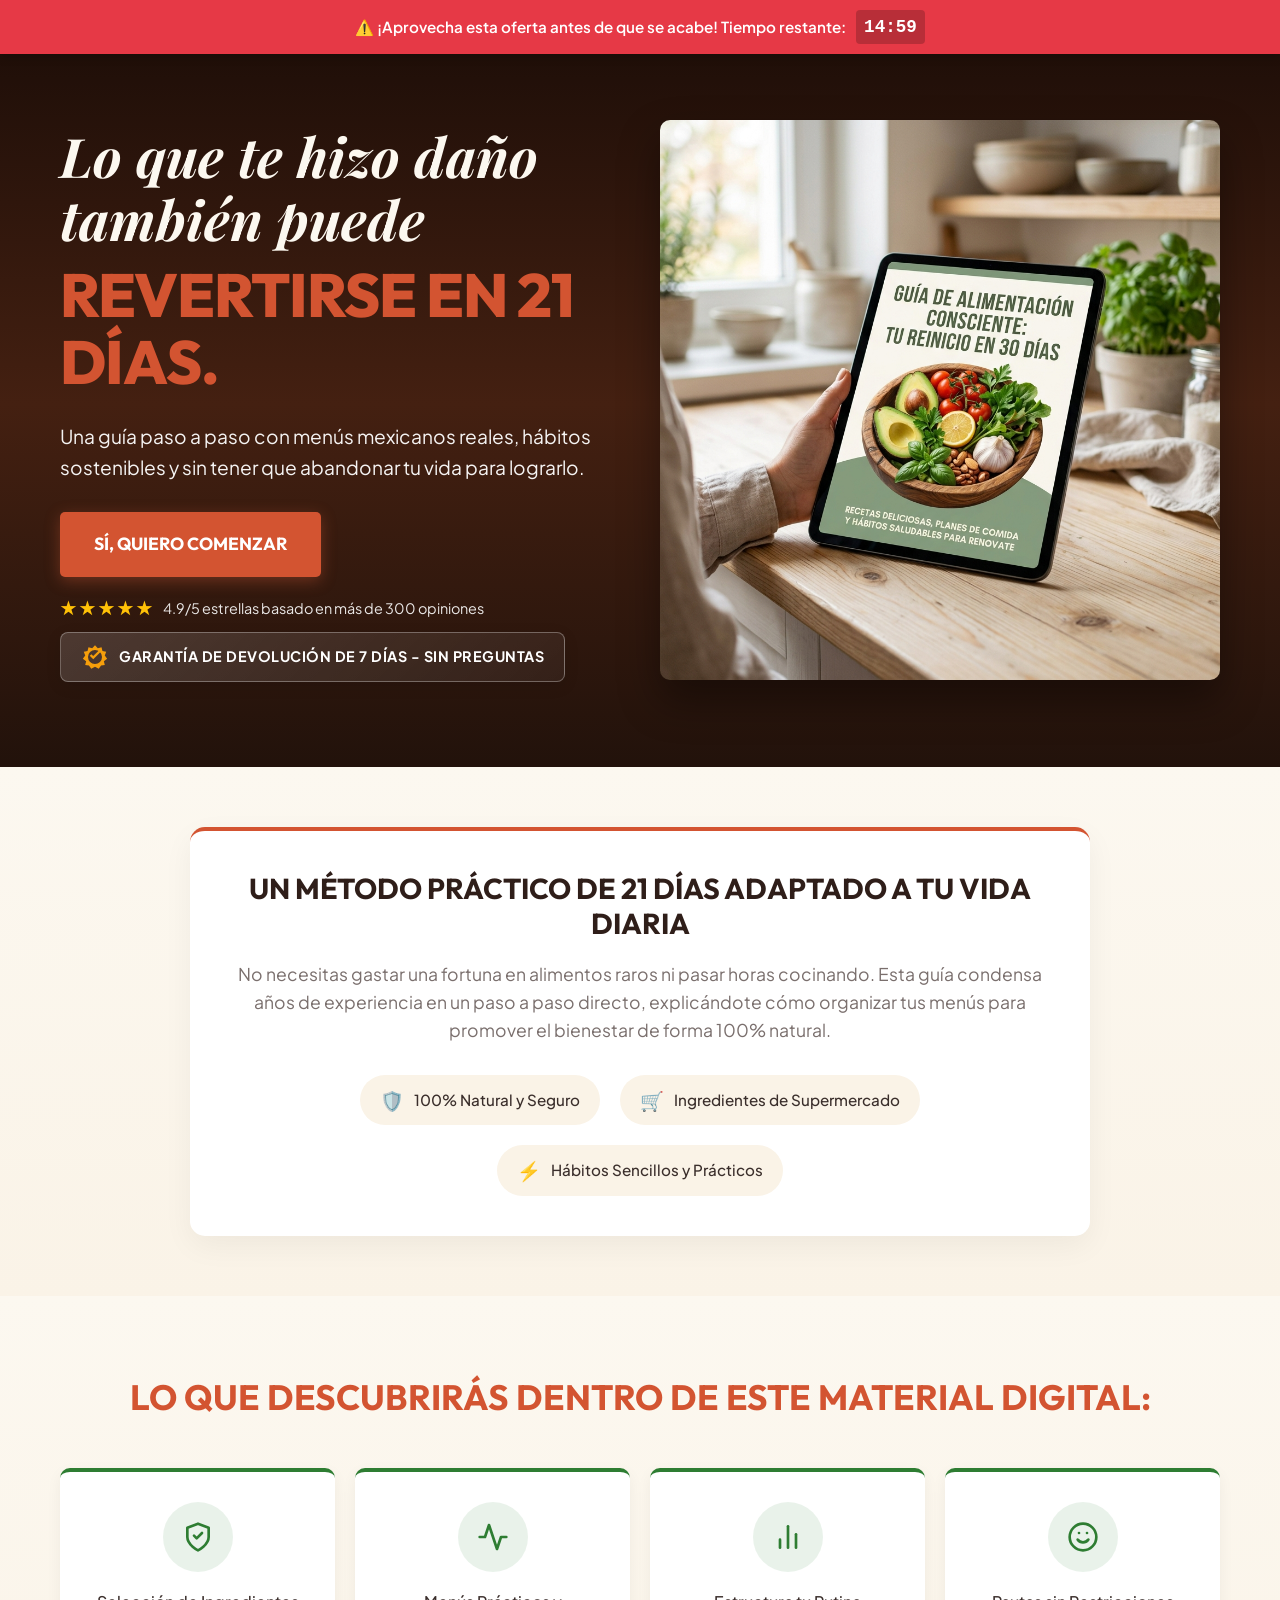
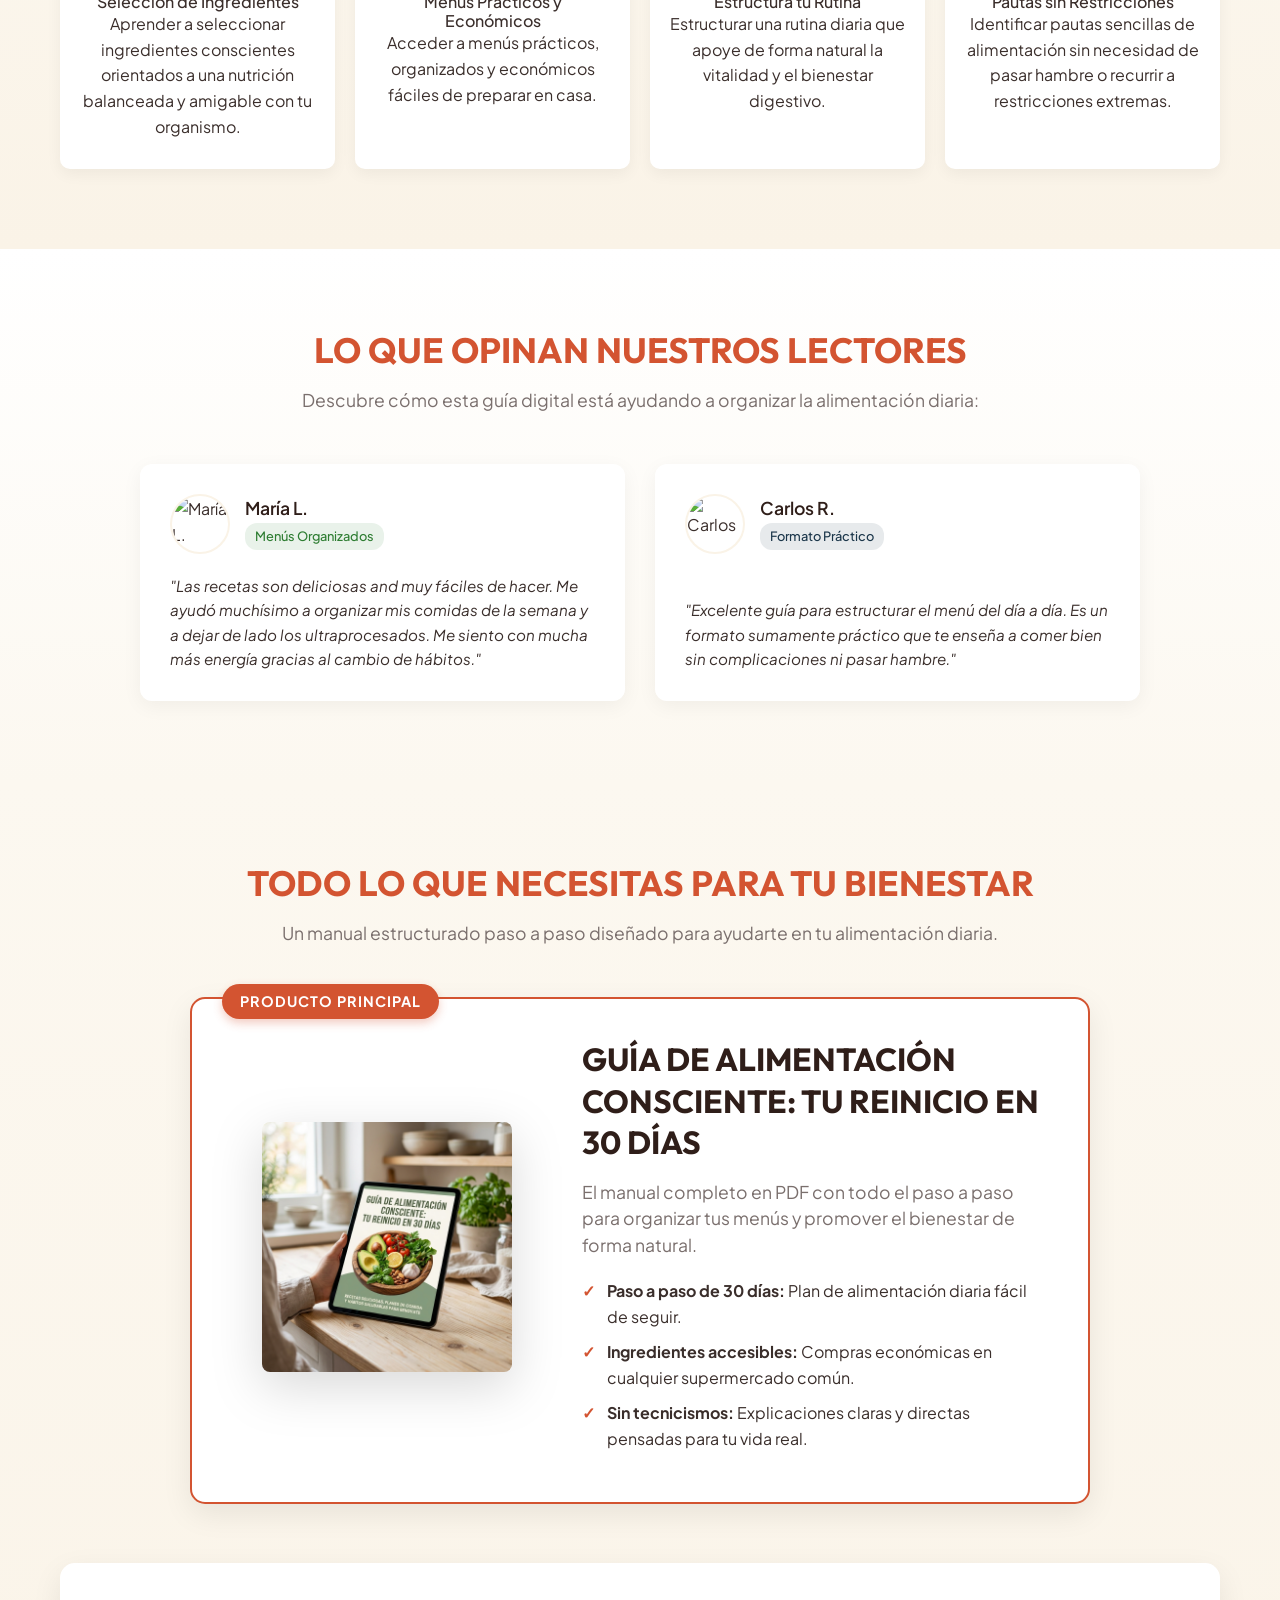
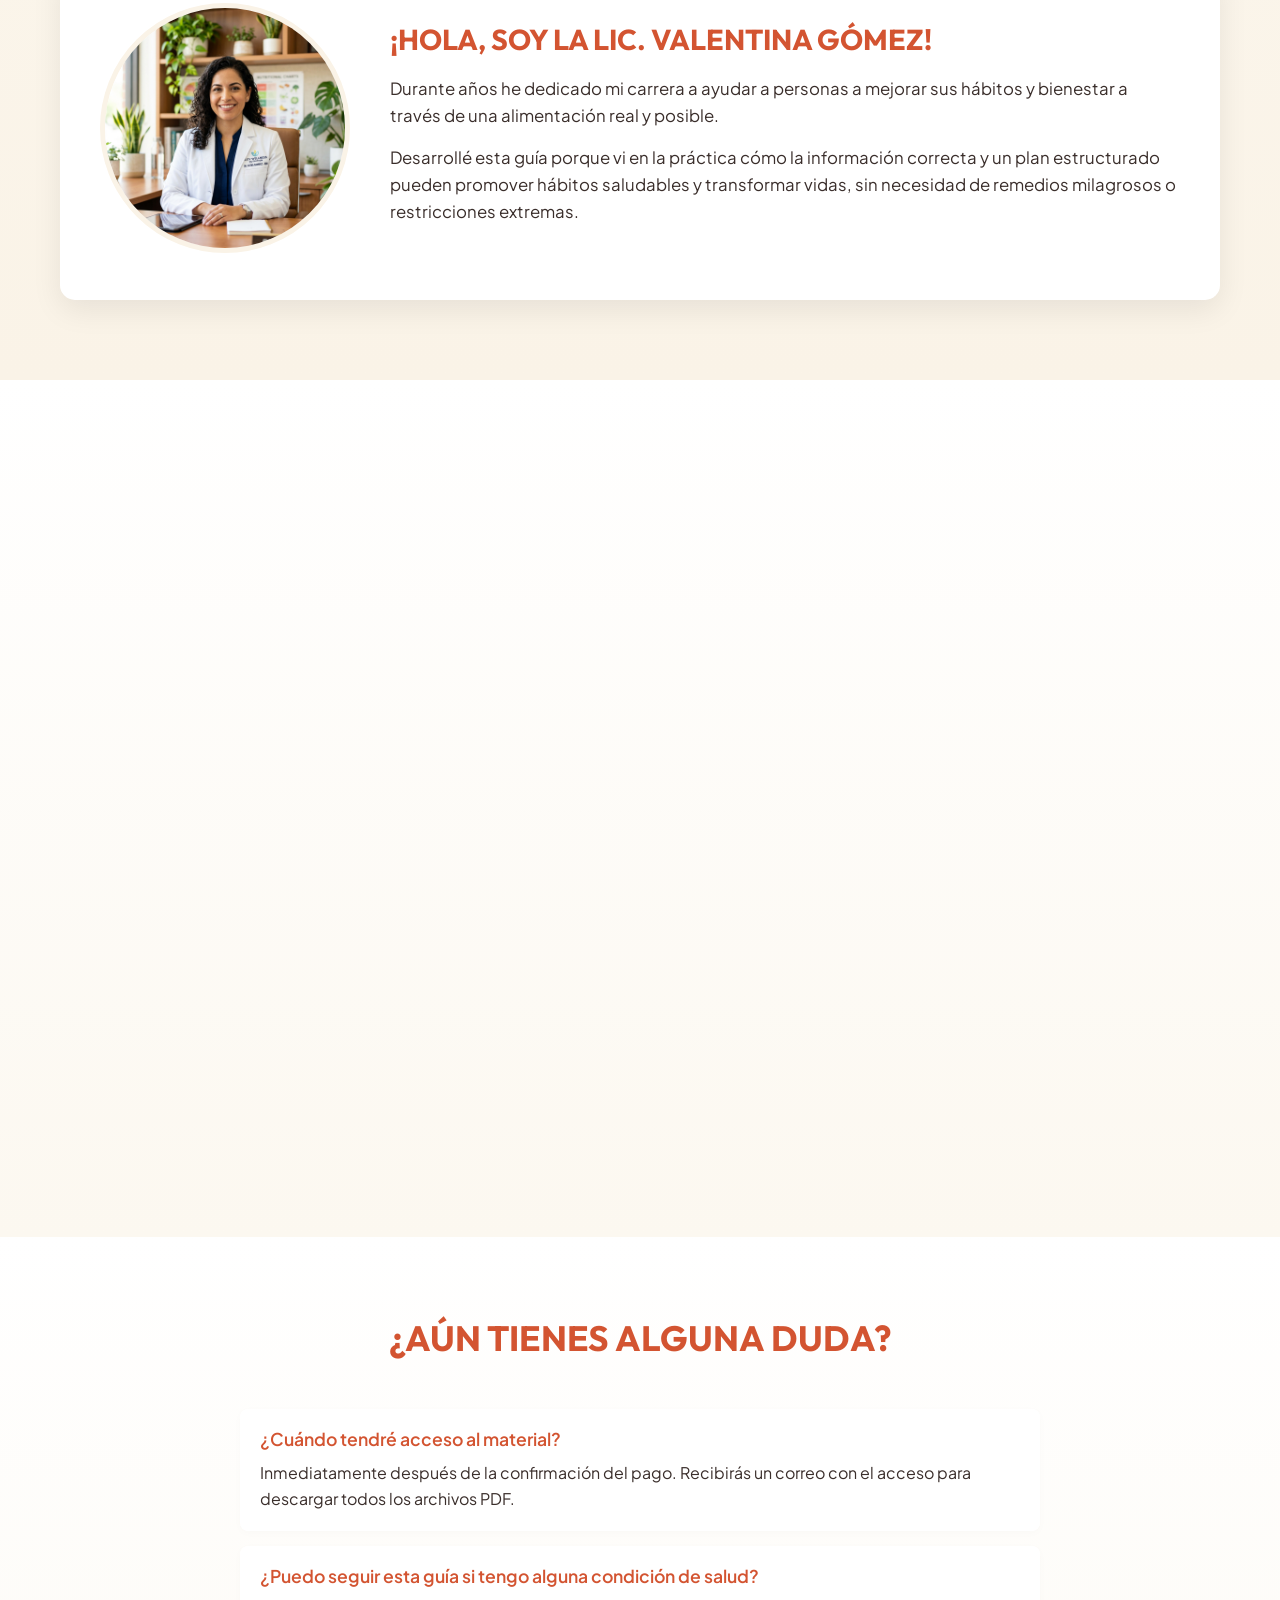
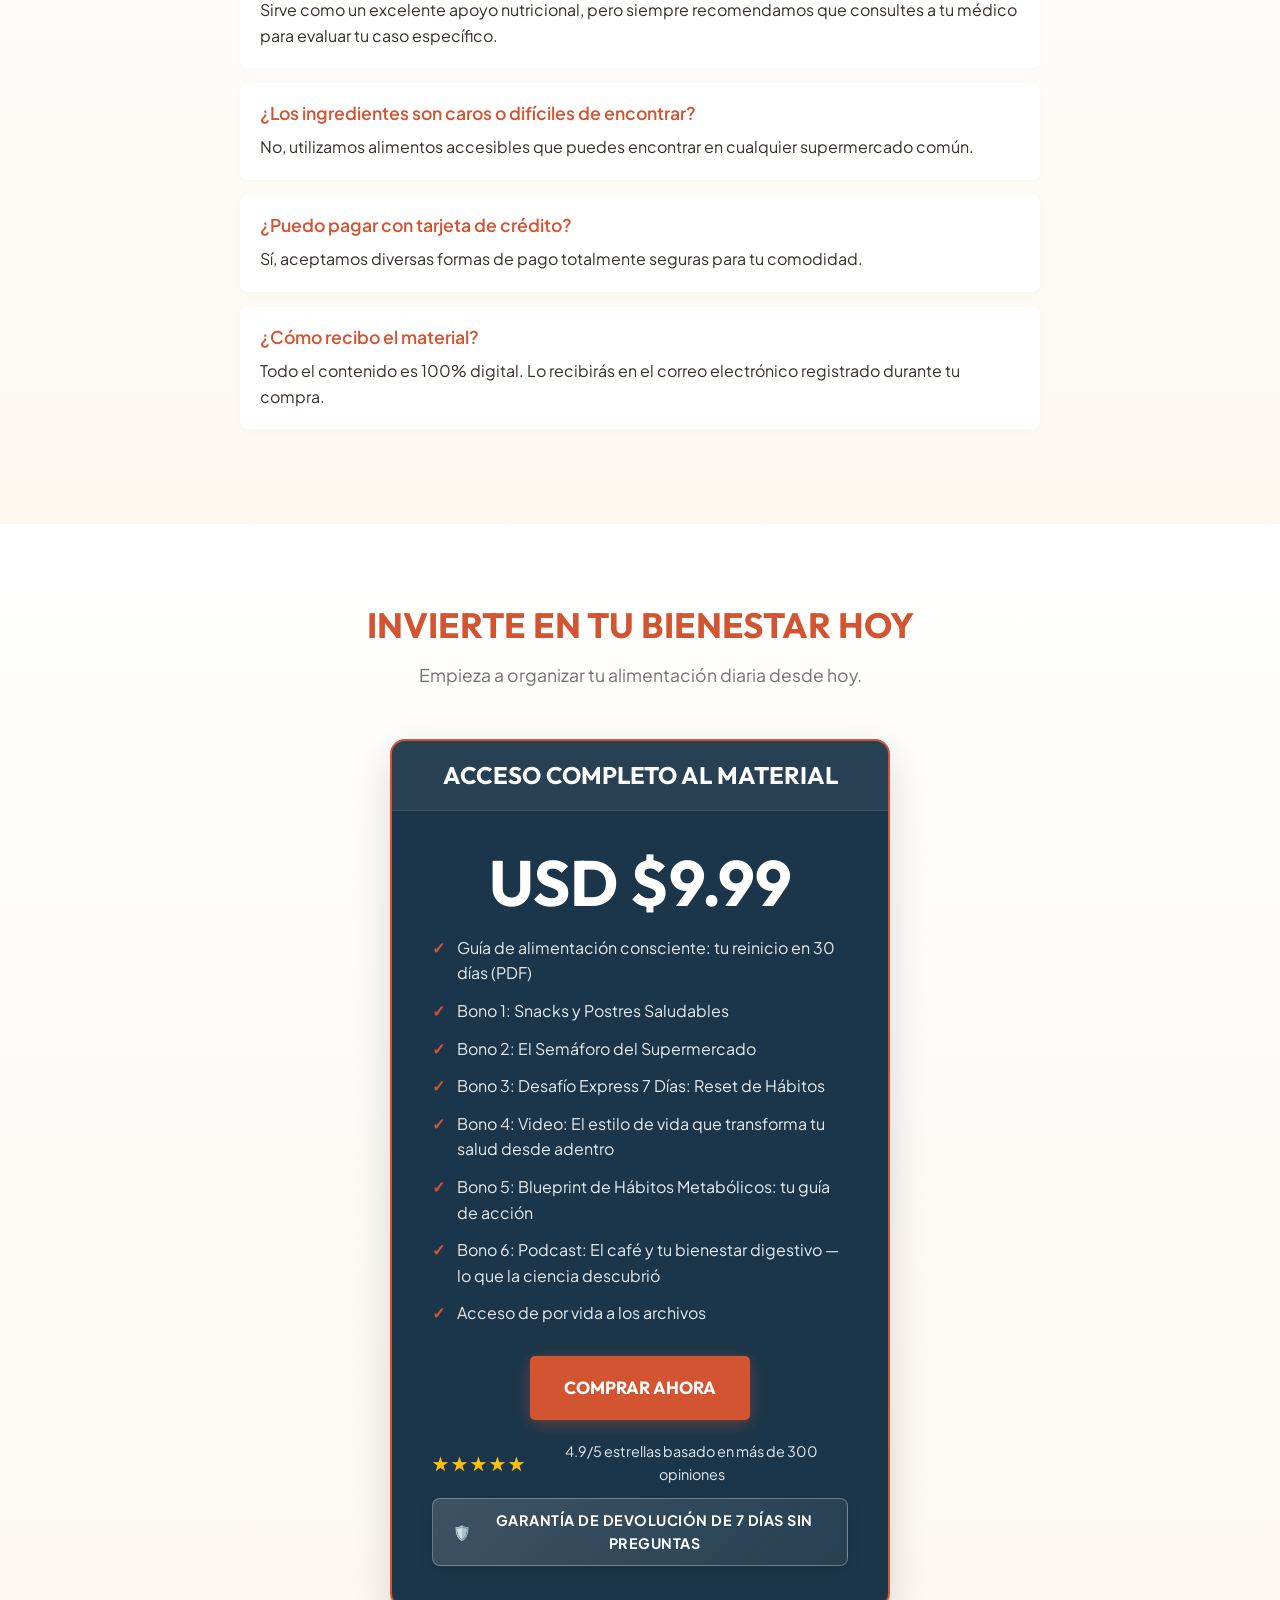
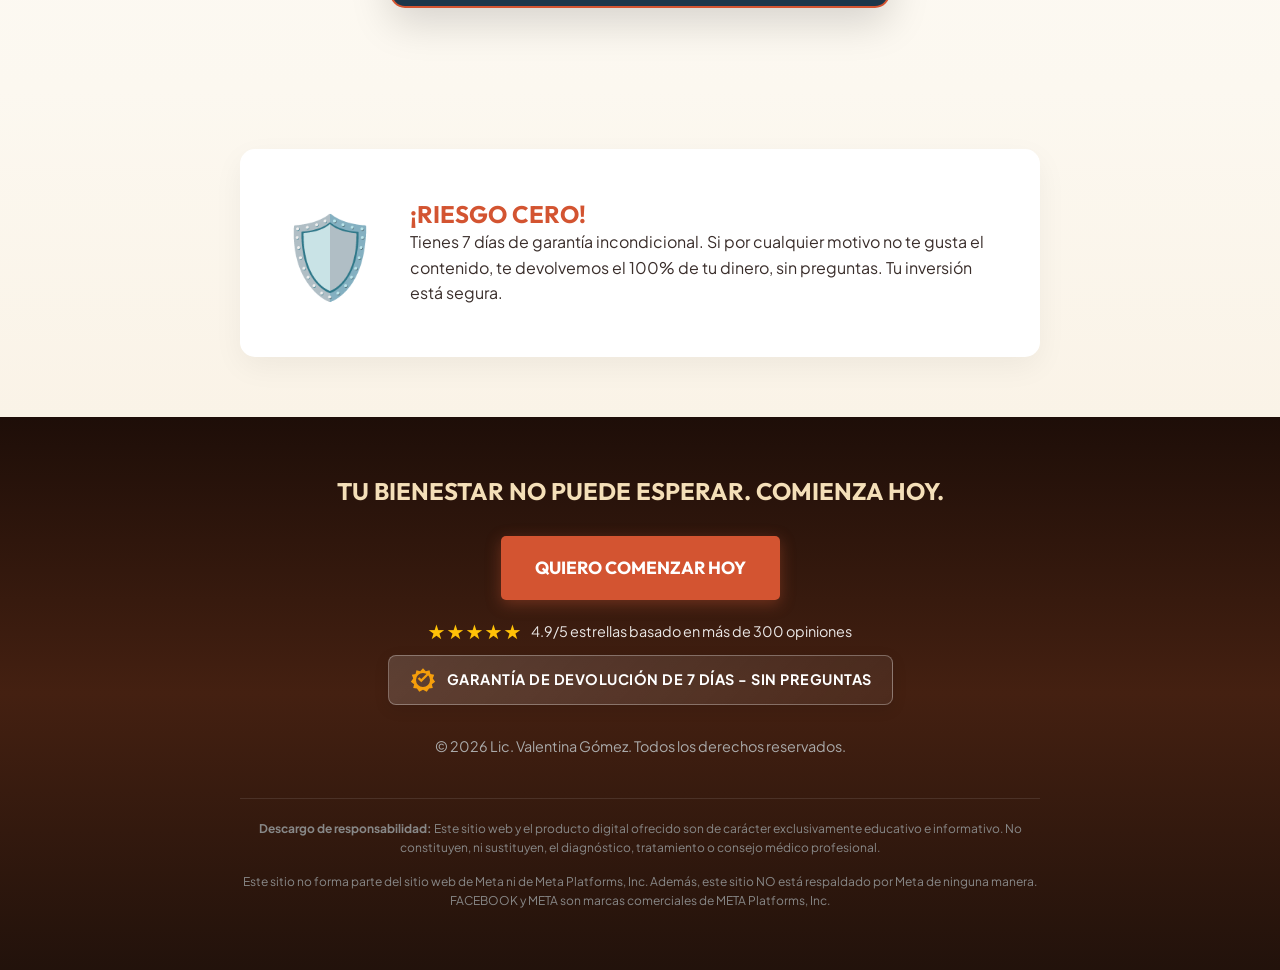
==== commit 2eb07ee8: "Compliance update: change concept to conscious eating and digest wellness, generate compliant mockup" ====
--- a/higado-graso/index.html
+++ b/higado-graso/index.html
@@ -4,7 +4,7 @@
   <script>document.documentElement.classList.add('js-enabled');</script>
   <meta charset="UTF-8">
   <meta name="viewport" content="width=device-width, initial-scale=1.0">
-  <title>Guía para mejorar tu hígado graso en 30 días</title>
+  <title>Guía de alimentación consciente: tu reinicio en 30 días</title>
   <link rel="preconnect" href="https://fonts.googleapis.com">
   <link rel="preconnect" href="https://fonts.gstatic.com" crossorigin>
   <link href="https://fonts.googleapis.com/css2?family=Outfit:wght@600;700;800&family=Playfair+Display:ital,wght@0,600;0,700;0,800;1,600;1,700;1,800&family=Plus+Jakarta+Sans:wght@400;500;600;700&display=swap" rel="stylesheet">
@@ -21,7 +21,7 @@
           <span class="hero-title-main">Lo que te hizo daño<br>también puede</span>
           <span class="text-accent hero-title-accent">revertirse en 21 días.</span>
         </h1>
-        <p class="hero-subtitle-lead">Una guía paso a paso con menús saludables reales, hábitos sostenibles y sin tener que abandonar tu vida para lograrlo.</p>
+        <p class="hero-subtitle-lead">Una guía paso a paso con menús mexicanos reales, hábitos sostenibles y sin tener que abandonar tu vida para lograrlo.</p>
         <a href="#checkout" class="btn-cta">Sí, quiero comenzar</a>
         <div class="trust-indicators">
           <div class="trust-stars">
@@ -35,7 +35,7 @@
         </div>
       </div>
       <div class="hero-image">
-        <img src="assets/main_product_cover_colorful.png" alt="Guía para mejorar tu hígado graso en 30 días">
+        <img src="assets/main_product_cover_conscious.png" alt="Guía de alimentación consciente: tu reinicio en 30 días">
       </div>
     </div>
   </section>
@@ -147,10 +147,10 @@
         <div class="featured-product-badge">Producto Principal</div>
         <div class="featured-product-content">
           <div class="featured-product-image">
-            <img src="assets/main_product_cover_colorful.png" alt="Guia para mejorar tu hígado graso">
+            <img src="assets/main_product_cover_conscious.png" alt="Guía de alimentación consciente: tu reinicio en 30 días">
           </div>
           <div class="featured-product-info">
-            <h3>Guía para mejorar tu hígado graso en 30 días</h3>
+            <h3>Guía de alimentación consciente: tu reinicio en 30 días</h3>
             <p class="featured-subtitle">El manual completo en PDF con todo el paso a paso para organizar tus menús y promover el bienestar de forma natural.</p>
             <ul class="featured-features">
               <li><strong>Paso a paso de 30 días:</strong> Plan de alimentación diaria fácil de seguir.</li>
@@ -188,7 +188,7 @@
           <span class="product-badge">Bono 1</span>
           <img src="assets/bonus_1_snacks_1782372363169.png" alt="Snacks y Postres Saludables">
           <h4>Snacks y Postres Saludables</h4>
-          <p>Controla la ansiedad sin dañar tu hígado con recetas prácticas y antojos sanos.</p>
+          <p>Antojos inteligentes y recetas prácticas que cuidan tu bienestar sin complicaciones.</p>
         </div>
         <div class="product-card reveal reveal-delay-2">
           <span class="product-badge">Bono 2</span>
@@ -198,27 +198,27 @@
         </div>
         <div class="product-card reveal reveal-delay-3">
           <span class="product-badge">Bono 3</span>
-          <img src="assets/bonus_3_desafio_1782372394843.png" alt="Desafío Express 7 Días">
-          <h4>Desafío Express 7 Días: El Reinicio Hepático</h4>
-          <p>Un plan de acción rápido y paso a paso interactivo para ver tus primeros cambios.</p>
+          <img src="assets/bonus_3_reset_habitos.png" alt="Desafío Express 7 Días: Reset de Hábitos">
+          <h4>Desafío Express 7 Días: Reset de Hábitos</h4>
+          <p>Un plan de acción diario, paso a paso, para activar tu bienestar desde el primer día.</p>
         </div>
         <div class="product-card reveal reveal-delay-4">
           <span class="product-badge">Bono 4</span>
-          <img src="assets/bonus_4_video.png" alt="Video Salud con Hígado Graso">
-          <h4>Video: Salud con Hígado Graso</h4>
-          <p>Estrategias clave sobre pérdida de peso, nutrición mediterránea y ejercicio contra la MASLD.</p>
+          <img src="assets/bonus_4_estilo_vida.png" alt="Video: El estilo de vida que transforma tu salud desde adentro">
+          <h4>Video: El estilo de vida que transforma tu salud desde adentro</h4>
+          <p>Estrategias prácticas sobre alimentación, movimiento y hábitos para transformar tu bienestar de forma natural.</p>
         </div>
         <div class="product-card reveal reveal-delay-5">
           <span class="product-badge">Bono 5</span>
-          <img src="assets/bonus_5_blueprint.png" alt="Metabolic Liver Blueprint">
-          <h4>Presentación: Metabolic Liver Blueprint</h4>
-          <p>Guía de diapositivas clínicas de evaluación de riesgos, diagnóstico y algoritmos de tratamiento.</p>
+          <img src="assets/bonus_5_blueprint_metabolico.png" alt="Blueprint de Hábitos Metabólicos: tu guía de acción">
+          <h4>Blueprint de Hábitos Metabólicos: tu guía de acción</h4>
+          <p>Una guía visual de los tres pilares del bienestar: alimentación, movimiento y descanso.</p>
         </div>
         <div class="product-card reveal reveal-delay-6">
           <span class="product-badge">Bono 6</span>
-          <img src="assets/bonus_6_podcast.png" alt="Podcast Protege tu hígado con café">
-          <h4>Podcast: Protege tu hígado con café</h4>
-          <p>Resumen en audio de la ciencia del café contra la inflamación y el desarrollo de fibrosis.</p>
+          <img src="assets/bonus_6_podcast.png" alt="Podcast: El café y tu bienestar digestivo — lo que la ciencia descubrió">
+          <h4>Podcast: El café y tu bienestar digestivo — lo que la ciencia descubrió</h4>
+          <p>Resumen en audio sobre cómo el café puede ser un aliado natural para tu bienestar digestivo.</p>
         </div>
       </div>
     </div>
@@ -238,7 +238,7 @@
           <p>Inmediatamente después de la confirmación del pago. Recibirás un correo con el acceso para descargar todos los archivos PDF.</p>
         </div>
         <div class="faq-item reveal reveal-delay-2">
-          <h4>¿Es para quien ya tiene problemas graves de salud?</h4>
+          <h4>¿Puedo seguir esta guía si tengo alguna condición de salud?</h4>
           <p>Sirve como un excelente apoyo nutricional, pero siempre recomendamos que consultes a tu médico para evaluar tu caso específico.</p>
         </div>
         <div class="faq-item reveal reveal-delay-3">
@@ -271,13 +271,13 @@
         <div class="pricing-body">
           <div class="price">USD $9.99</div>
           <ul class="pricing-features">
-            <li>Guía para mejorar tu hígado graso en 30 días (PDF)</li>
+            <li>Guía de alimentación consciente: tu reinicio en 30 días (PDF)</li>
             <li>Bono 1: Snacks y Postres Saludables</li>
             <li>Bono 2: El Semáforo del Supermercado</li>
-            <li>Bono 3: Desafío Express 7 Días</li>
-            <li>Bono 4: Video "Salud con Hígado Graso"</li>
-            <li>Bono 5: Presentación "Metabolic Liver Blueprint"</li>
-            <li>Bono 6: Podcast "Protege tu hígado con café"</li>
+            <li>Bono 3: Desafío Express 7 Días: Reset de Hábitos</li>
+            <li>Bono 4: Video: El estilo de vida que transforma tu salud desde adentro</li>
+            <li>Bono 5: Blueprint de Hábitos Metabólicos: tu guía de acción</li>
+            <li>Bono 6: Podcast: El café y tu bienestar digestivo — lo que la ciencia descubrió</li>
             <li>Acceso de por vida a los archivos</li>
           </ul>
           <a href="#" class="btn-cta">Comprar Ahora</a>
@@ -359,7 +359,7 @@
     <img src="https://randomuser.me/api/portraits/women/44.jpg" alt="Usuario" id="notif-img">
     <div class="notif-content">
       <span class="notif-name" id="notif-name">María G.</span> de <span id="notif-location">Madrid</span> acaba de comprar <br>
-      <strong>Guía para mejorar tu hígado graso</strong>
+      <strong>Guía de alimentación consciente: tu reinicio en 30 días</strong>
       <div class="notif-time">Hace <span id="notif-time">2</span> minutos</div>
     </div>
   </div>
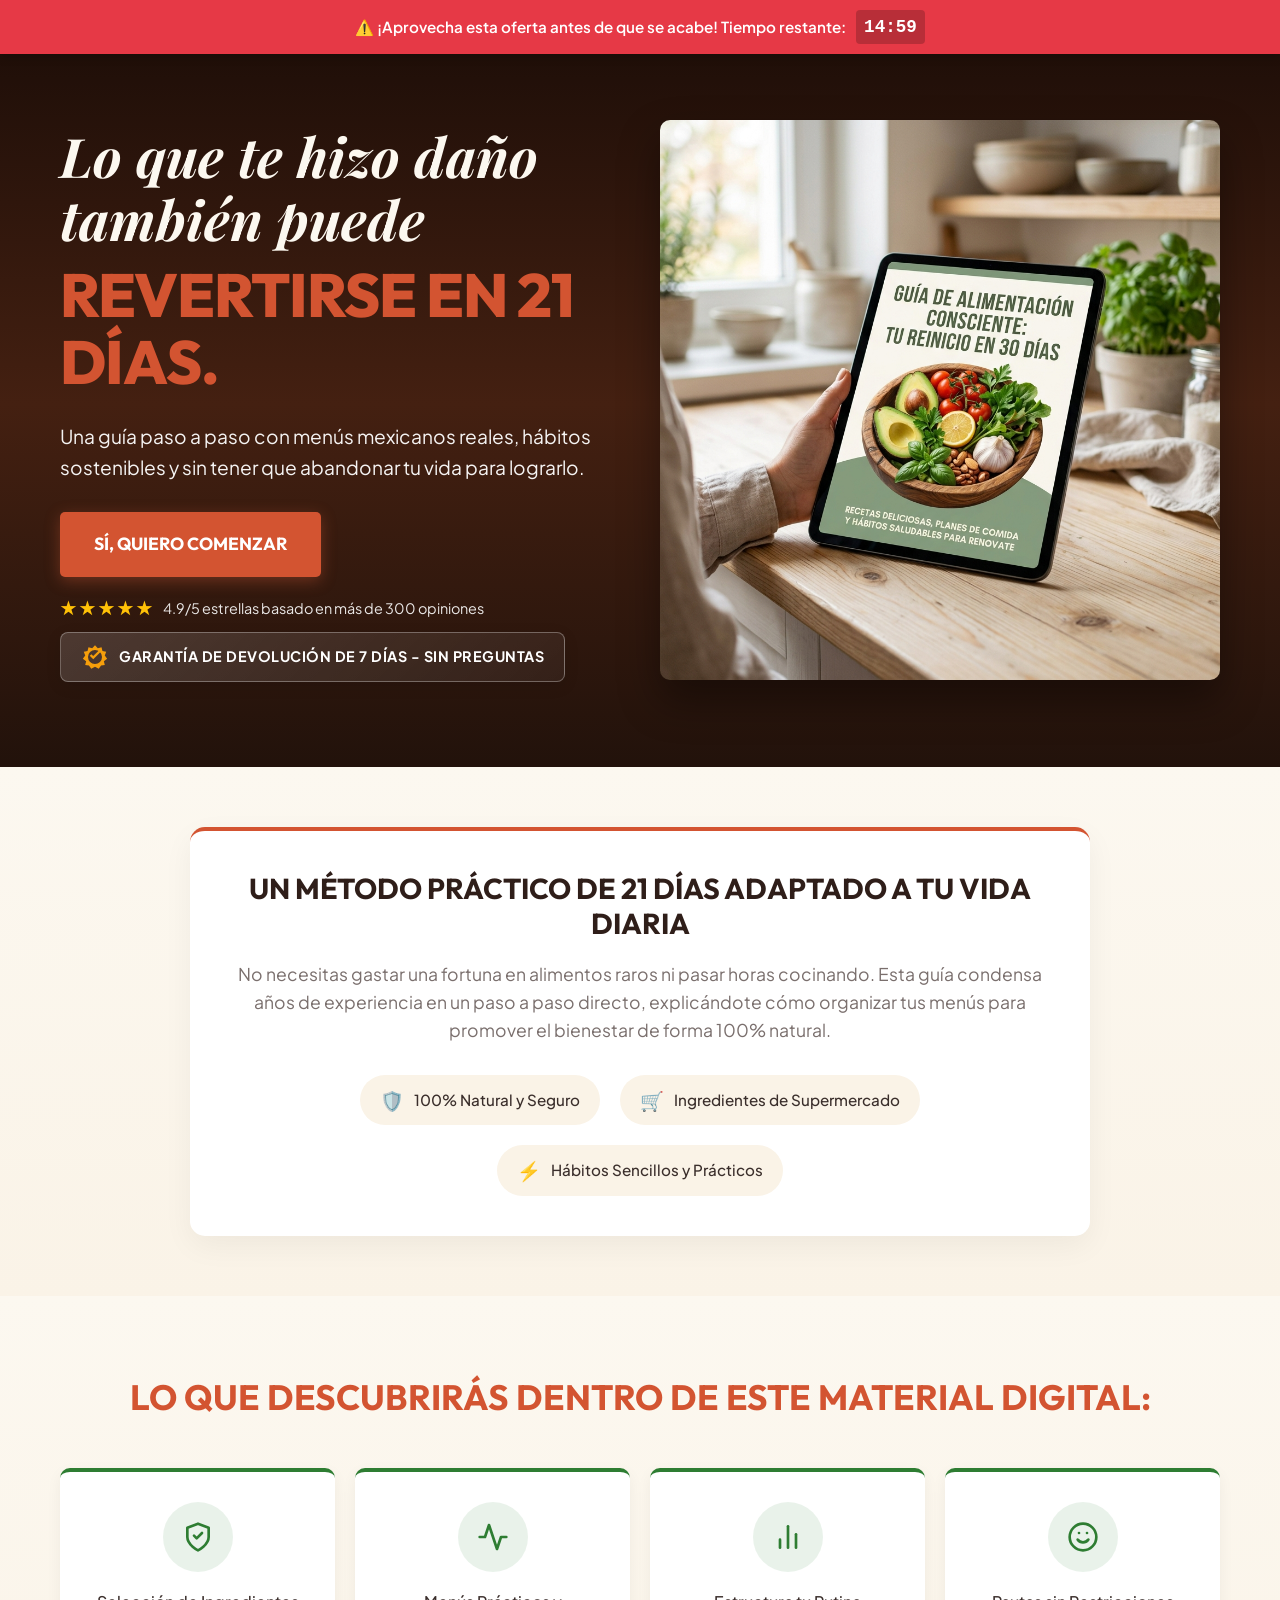
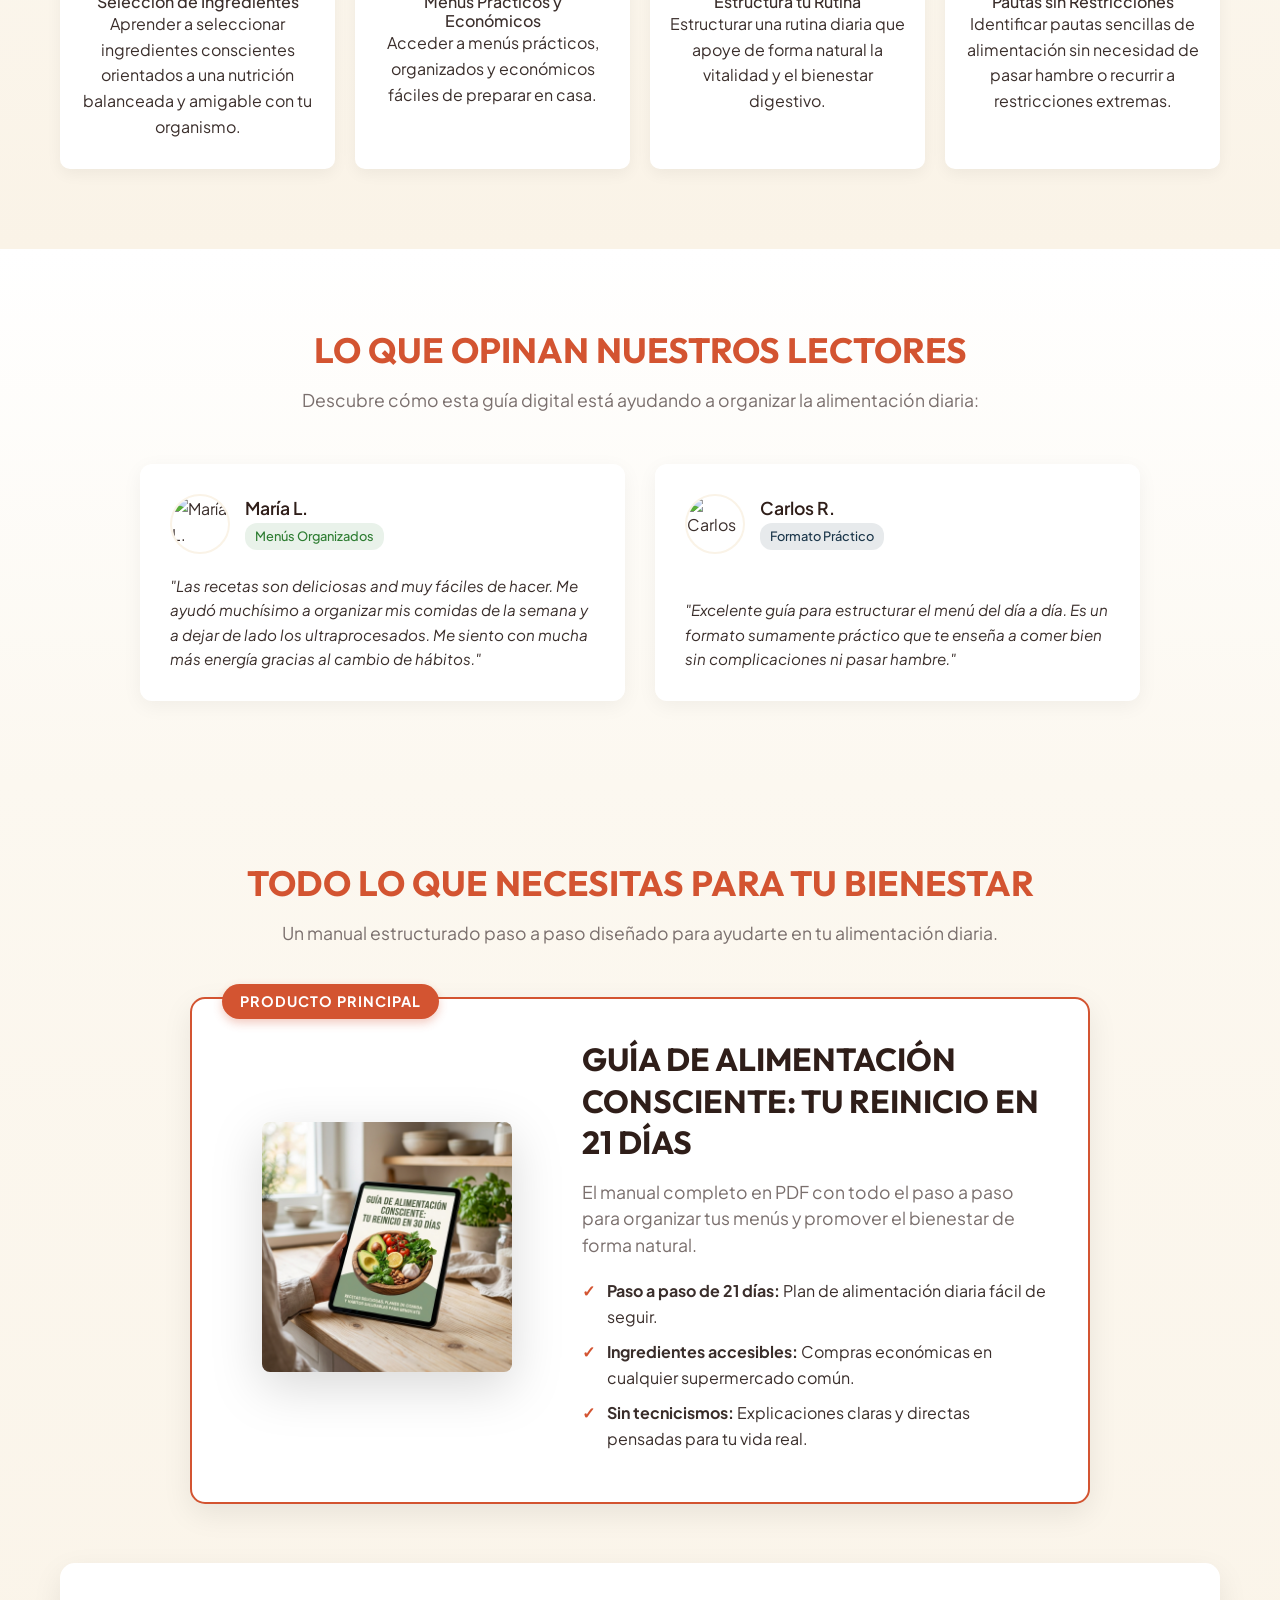
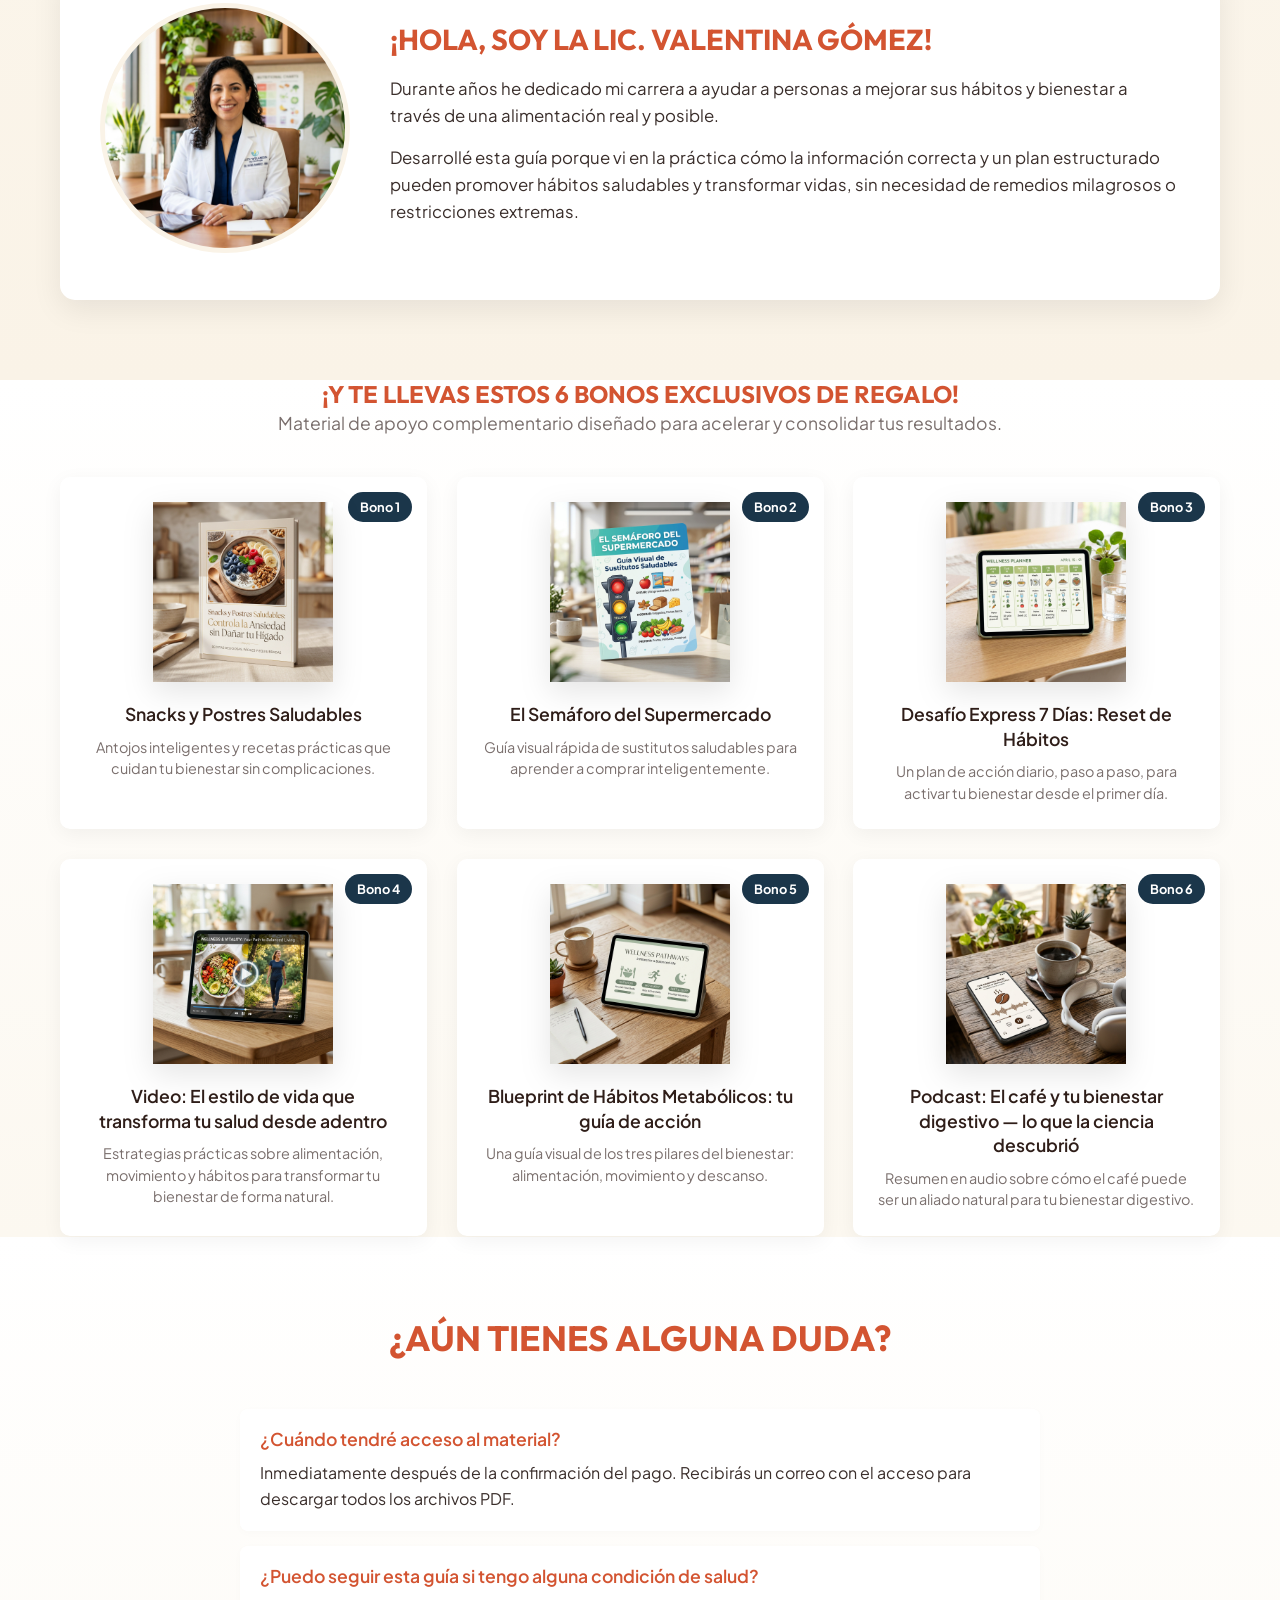
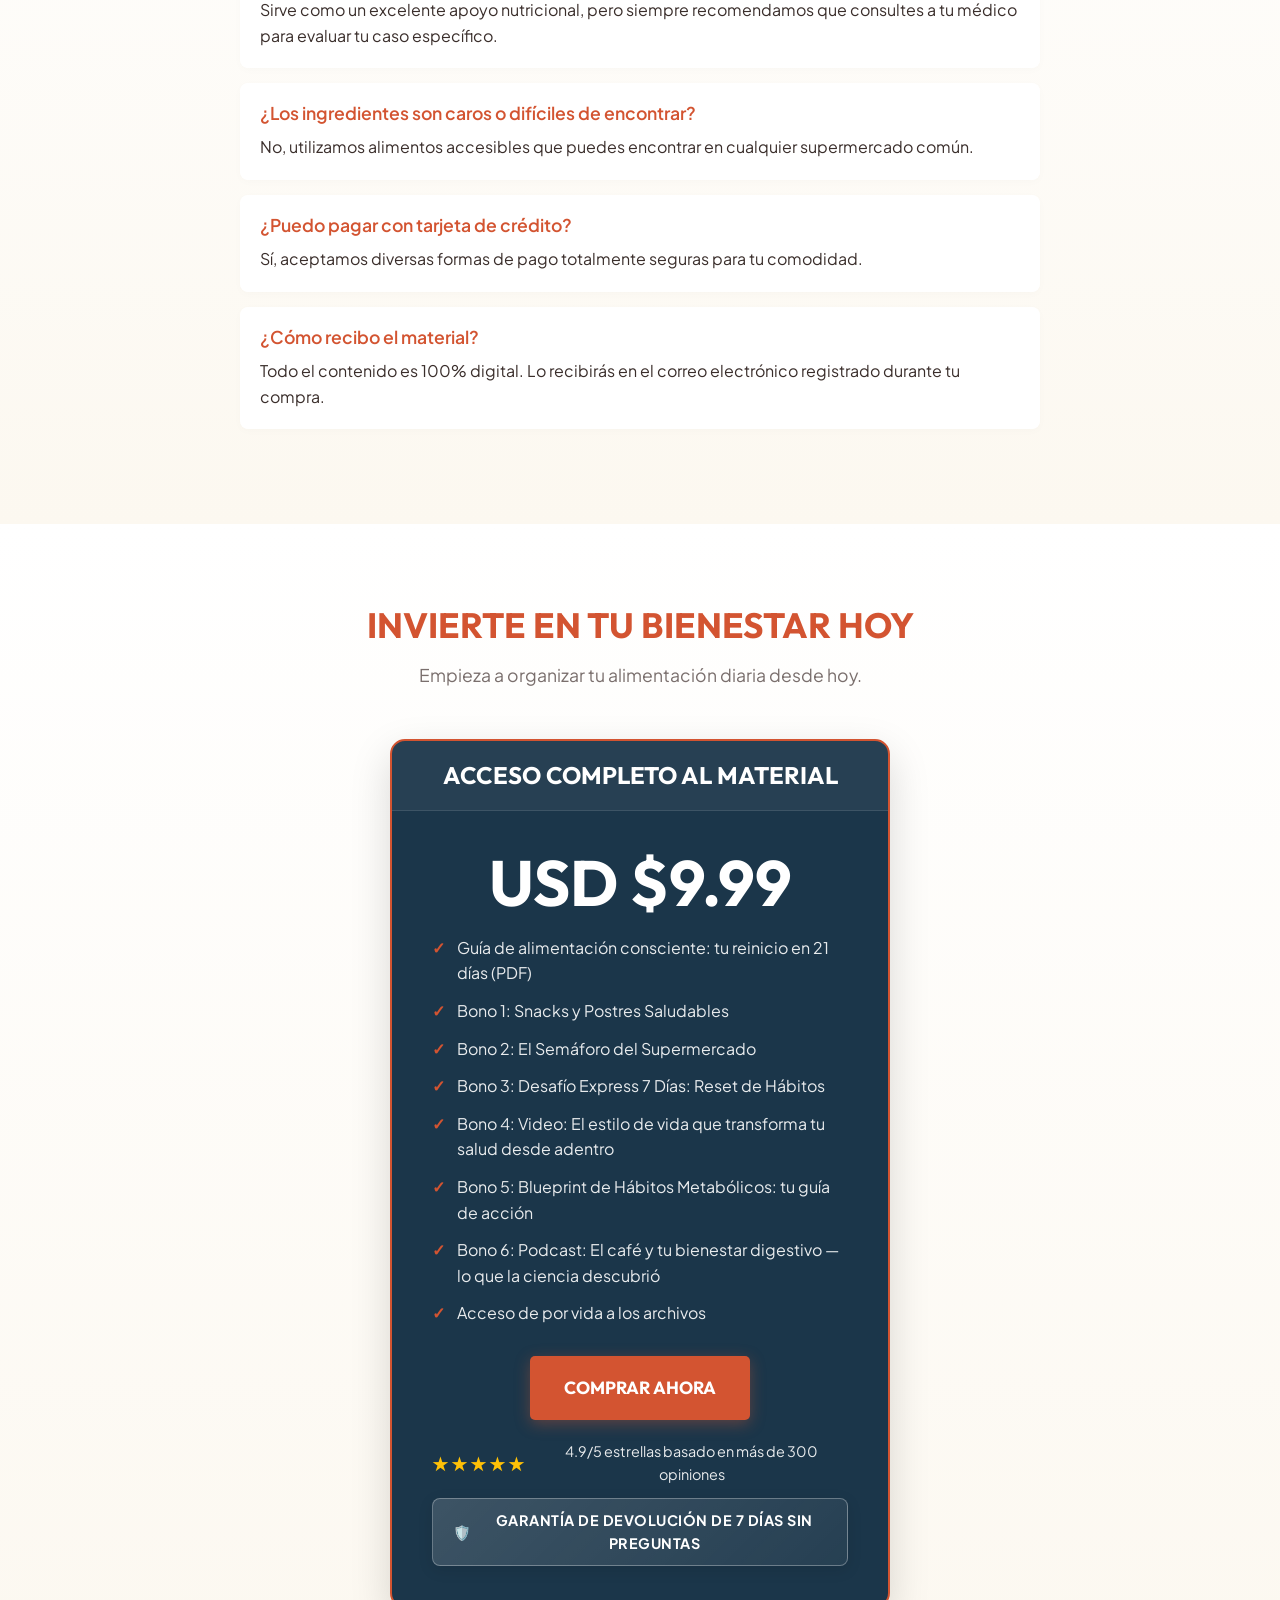
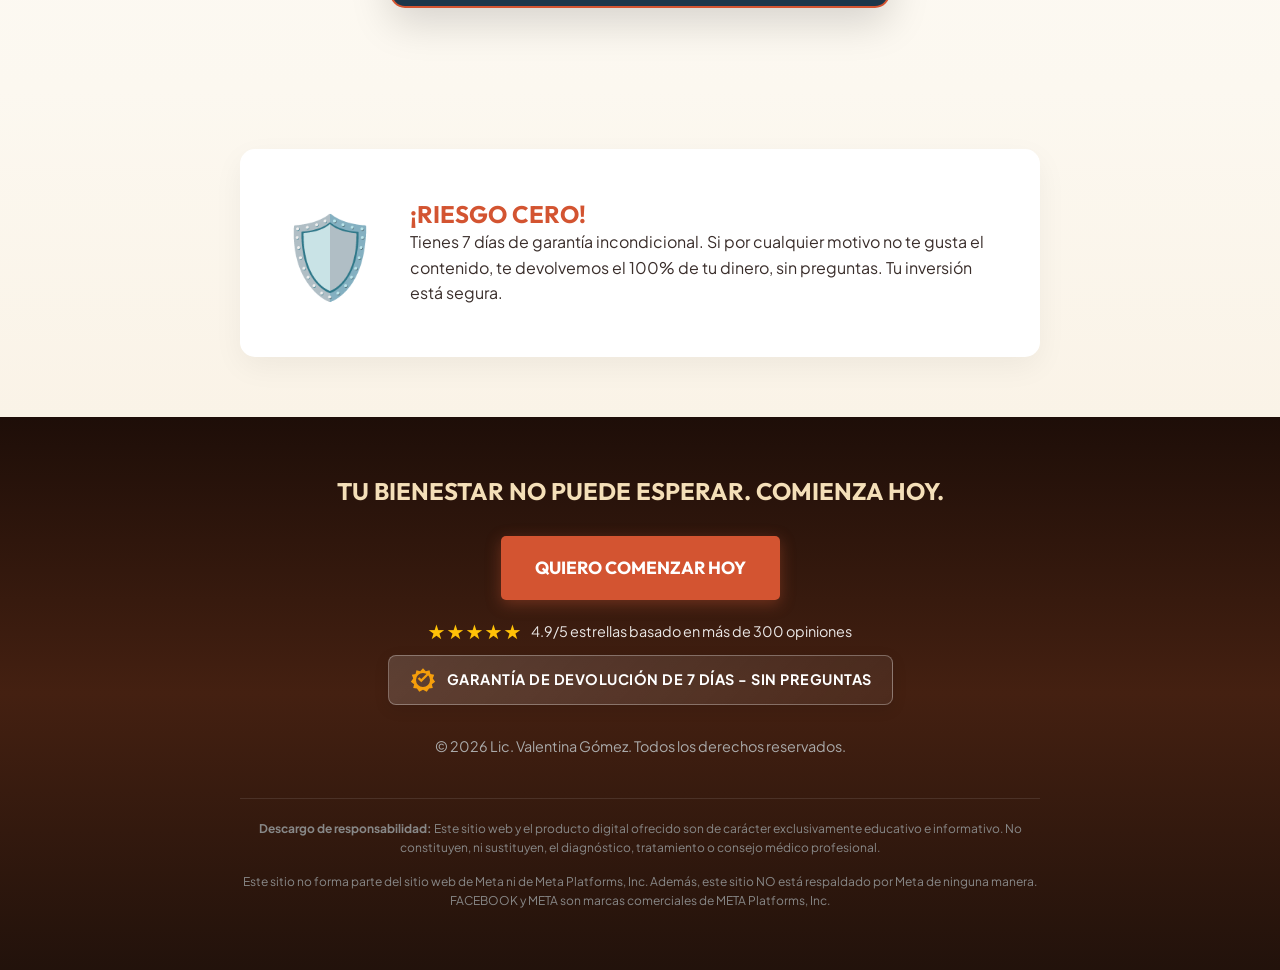
==== commit 8f1d371f: "Update product title from 30 days to 21 days globally" ====
--- a/higado-graso/index.html
+++ b/higado-graso/index.html
@@ -4,7 +4,7 @@
   <script>document.documentElement.classList.add('js-enabled');</script>
   <meta charset="UTF-8">
   <meta name="viewport" content="width=device-width, initial-scale=1.0">
-  <title>Guía de alimentación consciente: tu reinicio en 30 días</title>
+  <title>Guía de alimentación consciente: tu reinicio en 21 días</title>
   <link rel="preconnect" href="https://fonts.googleapis.com">
   <link rel="preconnect" href="https://fonts.gstatic.com" crossorigin>
   <link href="https://fonts.googleapis.com/css2?family=Outfit:wght@600;700;800&family=Playfair+Display:ital,wght@0,600;0,700;0,800;1,600;1,700;1,800&family=Plus+Jakarta+Sans:wght@400;500;600;700&display=swap" rel="stylesheet">
@@ -35,7 +35,7 @@
         </div>
       </div>
       <div class="hero-image">
-        <img src="assets/main_product_cover_conscious.png" alt="Guía de alimentación consciente: tu reinicio en 30 días">
+        <img src="assets/main_product_cover_conscious.png" alt="Guía de alimentación consciente: tu reinicio en 21 días">
       </div>
     </div>
   </section>
@@ -147,13 +147,13 @@
         <div class="featured-product-badge">Producto Principal</div>
         <div class="featured-product-content">
           <div class="featured-product-image">
-            <img src="assets/main_product_cover_conscious.png" alt="Guía de alimentación consciente: tu reinicio en 30 días">
+            <img src="assets/main_product_cover_conscious.png" alt="Guía de alimentación consciente: tu reinicio en 21 días">
           </div>
           <div class="featured-product-info">
-            <h3>Guía de alimentación consciente: tu reinicio en 30 días</h3>
+            <h3>Guía de alimentación consciente: tu reinicio en 21 días</h3>
             <p class="featured-subtitle">El manual completo en PDF con todo el paso a paso para organizar tus menús y promover el bienestar de forma natural.</p>
             <ul class="featured-features">
-              <li><strong>Paso a paso de 30 días:</strong> Plan de alimentación diaria fácil de seguir.</li>
+              <li><strong>Paso a paso de 21 días:</strong> Plan de alimentación diaria fácil de seguir.</li>
               <li><strong>Ingredientes accesibles:</strong> Compras económicas en cualquier supermercado común.</li>
               <li><strong>Sin tecnicismos:</strong> Explicaciones claras y directas pensadas para tu vida real.</li>
             </ul>
@@ -271,7 +271,7 @@
         <div class="pricing-body">
           <div class="price">USD $9.99</div>
           <ul class="pricing-features">
-            <li>Guía de alimentación consciente: tu reinicio en 30 días (PDF)</li>
+            <li>Guía de alimentación consciente: tu reinicio en 21 días (PDF)</li>
             <li>Bono 1: Snacks y Postres Saludables</li>
             <li>Bono 2: El Semáforo del Supermercado</li>
             <li>Bono 3: Desafío Express 7 Días: Reset de Hábitos</li>
@@ -359,7 +359,7 @@
     <img src="https://randomuser.me/api/portraits/women/44.jpg" alt="Usuario" id="notif-img">
     <div class="notif-content">
       <span class="notif-name" id="notif-name">María G.</span> de <span id="notif-location">Madrid</span> acaba de comprar <br>
-      <strong>Guía de alimentación consciente: tu reinicio en 30 días</strong>
+      <strong>Guía de alimentación consciente: tu reinicio en 21 días</strong>
       <div class="notif-time">Hace <span id="notif-time">2</span> minutos</div>
     </div>
   </div>
